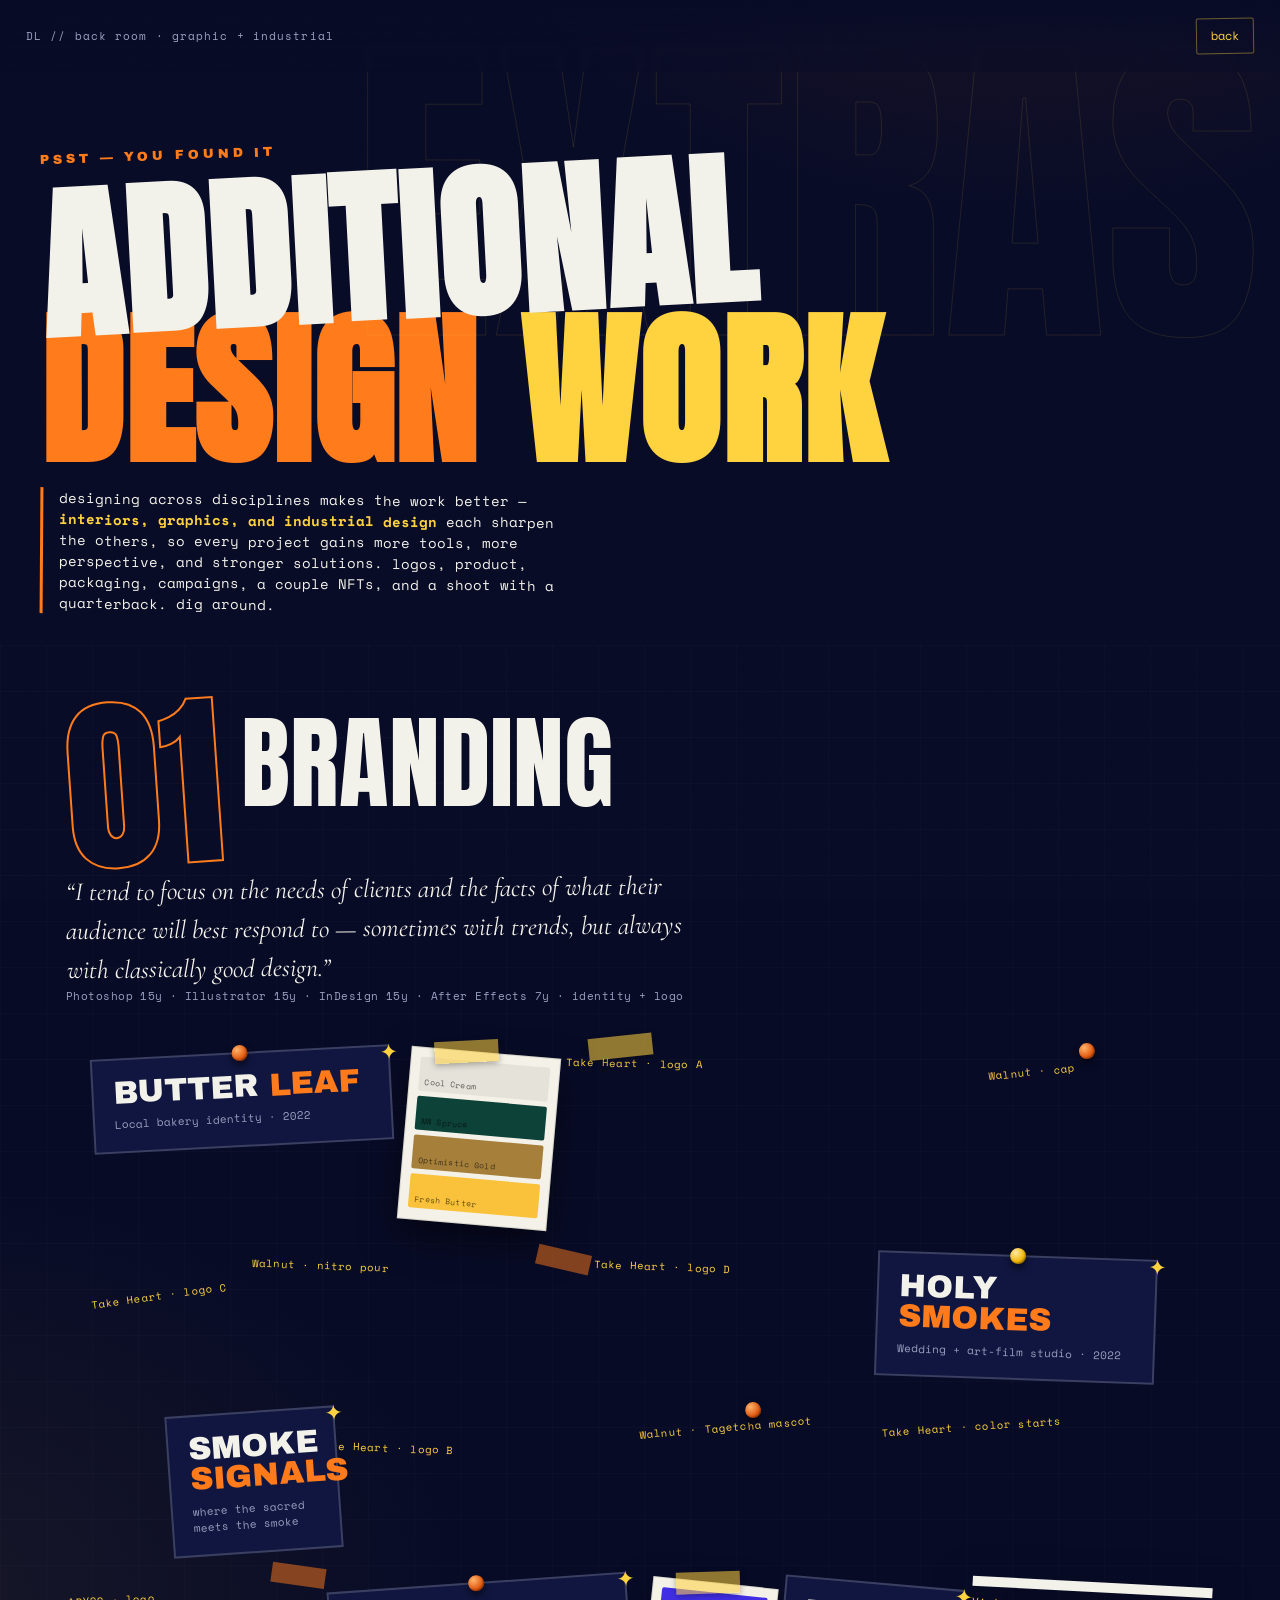
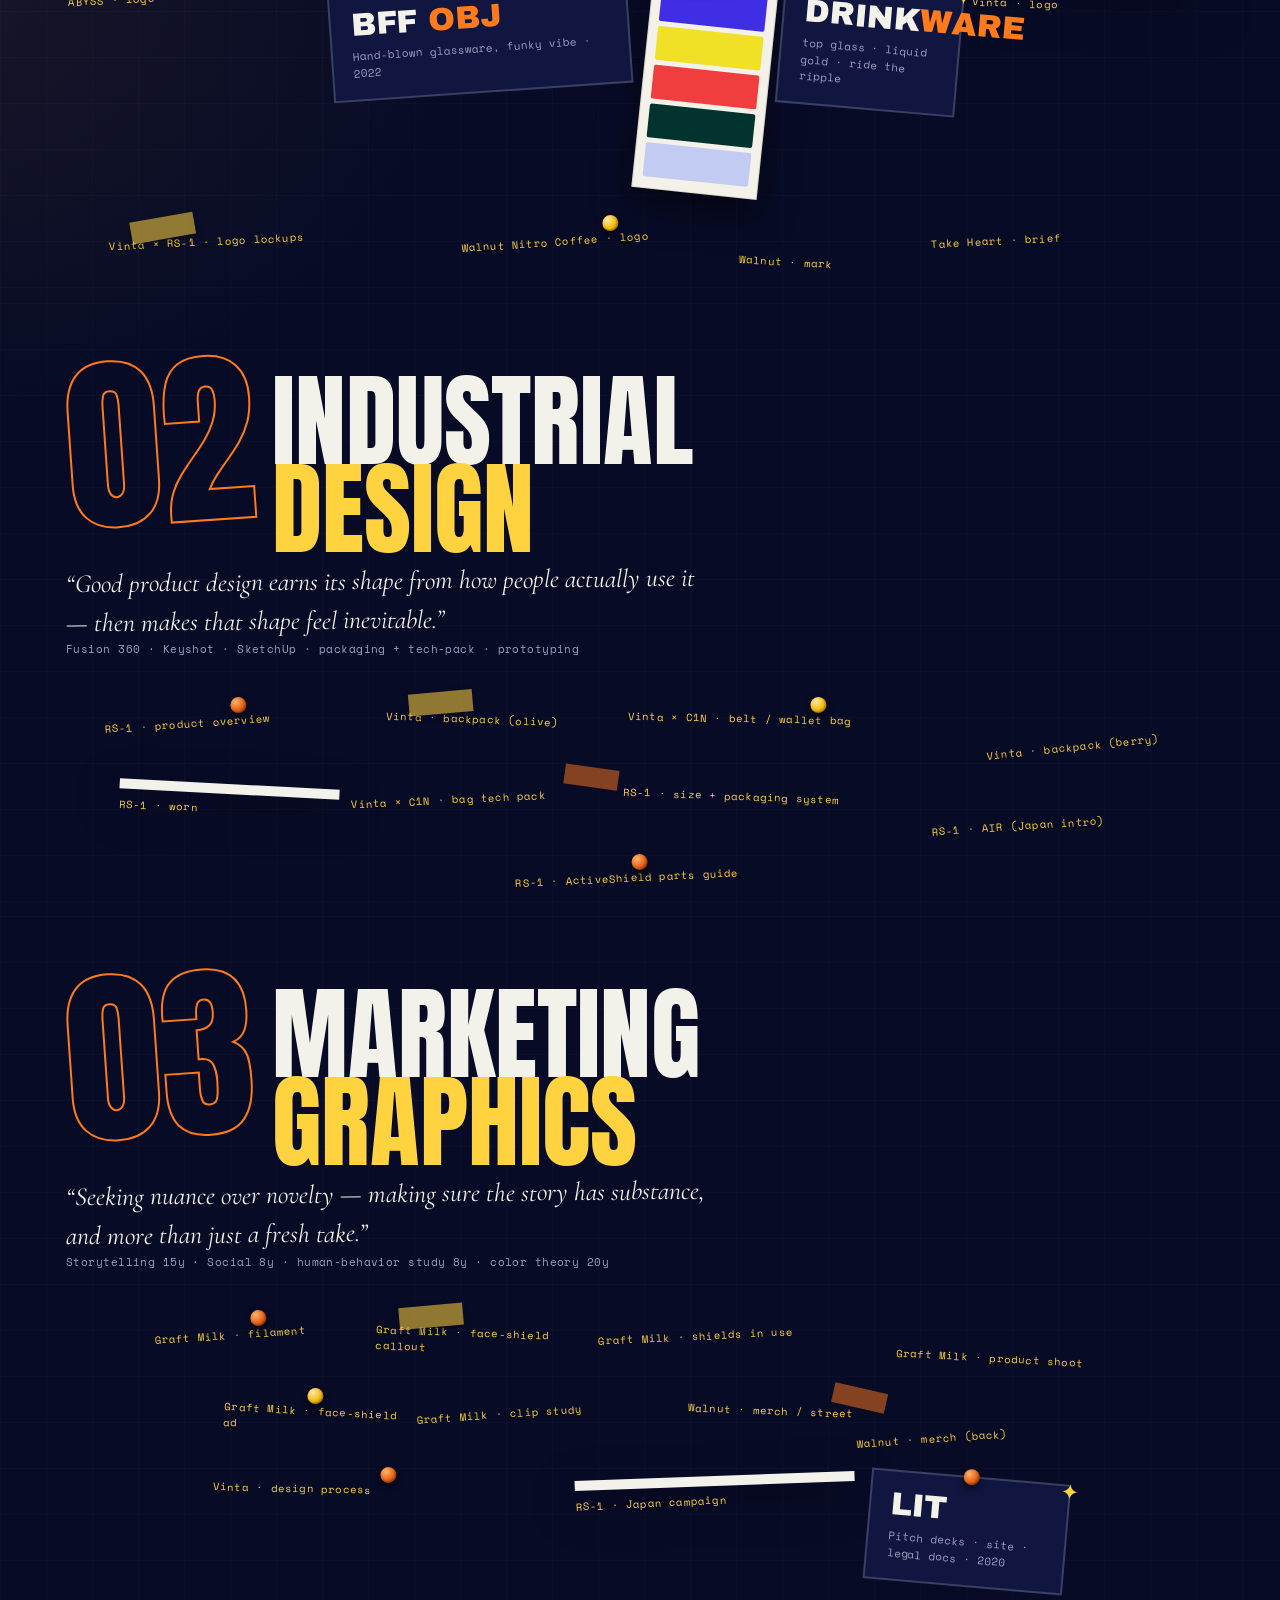
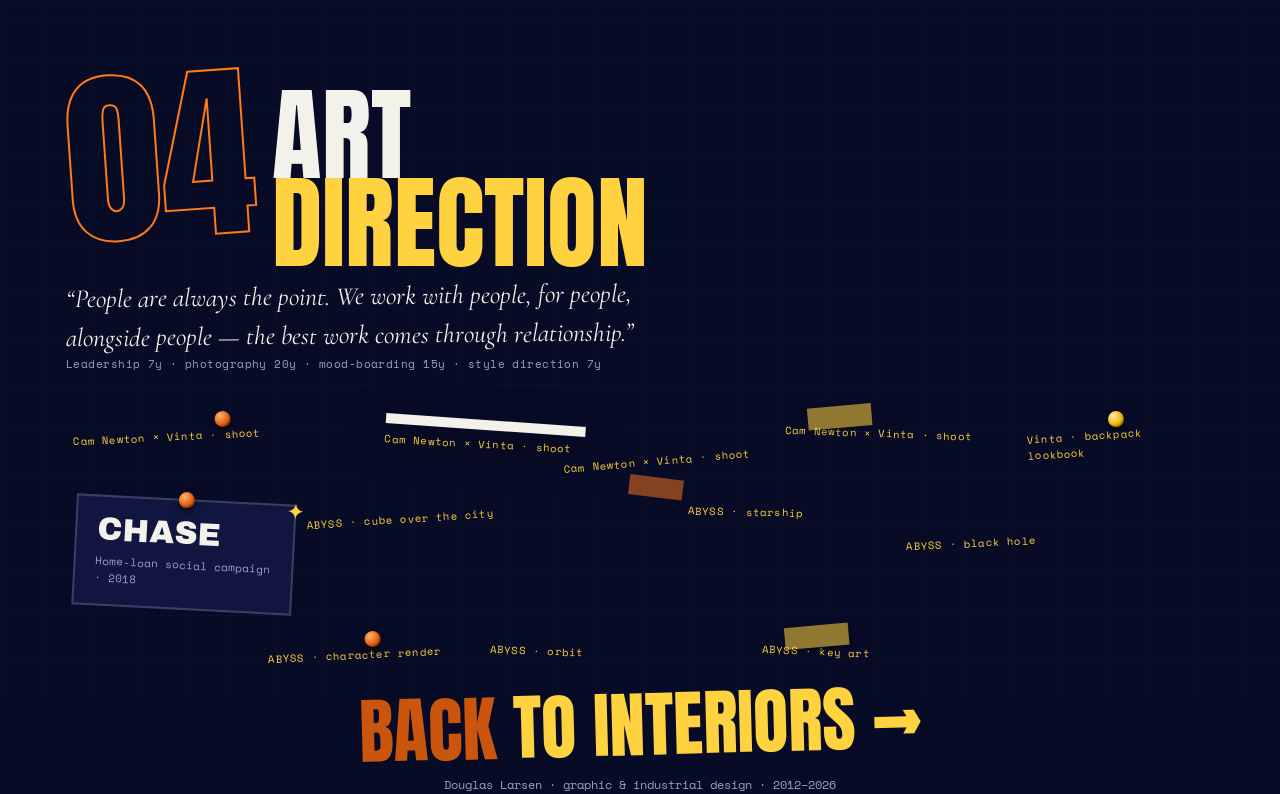
==== additional.html @ e0739706 "Add files via upload" ====
<!DOCTYPE html>
<html lang="en">
<head>
<meta charset="UTF-8">
<meta name="viewport" content="width=device-width, initial-scale=1.0">
<title>Additional Design Work — Douglas Larsen</title>
<link rel="icon" href="favicon.svg" type="image/svg+xml">
<link rel="preconnect" href="https://fonts.googleapis.com">
<link rel="preconnect" href="https://fonts.gstatic.com" crossorigin>
<link href="https://fonts.googleapis.com/css2?family=Anton&family=Archivo+Black&family=Space+Mono:ital,wght@0,400;0,700;1,400&family=Cormorant:ital,wght@1,500;1,600&display=swap" rel="stylesheet">
<style>
  :root{
    --navy:#080b26; --navy2:#0c1030; --panel:#10163f;
    --orange:#ff7a1a; --yellow:#ffd23f; --white:#f3f2ea; --dim:#9aa0c0;
    --mono:'Space Mono',monospace; --black:'Archivo Black',sans-serif; --anton:'Anton',sans-serif;
  }
  *{margin:0;padding:0;box-sizing:border-box}
  html{scroll-behavior:smooth}
  body{background:var(--navy);color:var(--white);font-family:var(--mono);line-height:1.5;overflow-x:hidden;
    background-image:radial-gradient(1000px 700px at 80% -5%,rgba(255,122,26,.10),transparent 60%),radial-gradient(900px 700px at -5% 40%,rgba(255,210,63,.06),transparent 60%)}
  a{color:inherit;text-decoration:none}
  img{display:block;max-width:100%}
  .grain{position:fixed;inset:0;pointer-events:none;z-index:80;opacity:.05;mix-blend-mode:overlay;
    background-image:url("data:image/svg+xml,%3Csvg xmlns='http://www.w3.org/2000/svg' width='160' height='160'%3E%3Cfilter id='n'%3E%3CfeTurbulence type='fractalNoise' baseFrequency='0.85' numOctaves='2'/%3E%3C/filter%3E%3Crect width='100%25' height='100%25' filter='url(%23n)'/%3E%3C/svg%3E")}
  .wrap{max-width:1200px;margin:0 auto;padding:0 26px}

  nav{display:flex;justify-content:space-between;align-items:center;padding:18px 26px;position:sticky;top:0;z-index:60;
    background:linear-gradient(var(--navy),rgba(8,11,38,.4));backdrop-filter:blur(3px)}
  .back{font-family:var(--mono);font-size:12px;color:var(--yellow);border:1px solid rgba(255,210,63,.4);padding:8px 14px;border-radius:2px;transform:rotate(-1deg)}
  .back:hover{background:var(--yellow);color:var(--navy)}
  .tag{font-family:var(--mono);font-size:11px;color:var(--dim);letter-spacing:.1em}

  /* hero */
  .hero{padding:70px 0 30px;position:relative}
  .psst{font-family:var(--black);color:var(--orange);font-size:13px;letter-spacing:.3em;text-transform:uppercase;transform:rotate(-2deg);display:inline-block}
  .hero h1{font-family:var(--anton);text-transform:uppercase;line-height:.86;letter-spacing:.01em;margin:10px 0 0;
    font-size:clamp(52px,13vw,168px)}
  .hero h1 .b{color:var(--yellow)} .hero h1 .o{color:var(--orange)}
  .hero h1 .tilt{display:inline-block;transform:rotate(-3deg)}
  .note{font-family:var(--mono);max-width:540px;margin-top:26px;color:var(--white);font-size:14px;border-left:3px solid var(--orange);padding-left:16px;transform:rotate(.4deg)}
  .note b{color:var(--yellow)}
  .ghostword{position:absolute;font-family:var(--anton);text-transform:uppercase;color:transparent;-webkit-text-stroke:1px rgba(255,210,63,.10);z-index:0;pointer-events:none;line-height:.8}

  /* category */
  .cat{padding:64px 0 20px;position:relative}
  .cathead{display:flex;align-items:flex-start;gap:18px;flex-wrap:wrap;margin-bottom:8px}
  .cathead .num{font-family:var(--anton);font-size:clamp(70px,15vw,190px);line-height:.8;color:transparent;-webkit-text-stroke:2px var(--orange);transform:rotate(-4deg)}
  .cathead .ttl{font-family:var(--anton);text-transform:uppercase;font-size:clamp(38px,8vw,104px);line-height:.86;color:var(--white);margin-top:10px}
  .cathead .ttl em{font-style:normal;color:var(--yellow)}
  .quote{font-family:'Cormorant',serif;font-style:italic;font-size:clamp(18px,2.4vw,26px);color:var(--white);max-width:640px;margin:4px 0 2px;transform:rotate(-.6deg)}
  .skills{font-family:var(--mono);font-size:11px;color:var(--dim);letter-spacing:.04em;margin-bottom:26px}

  /* messy pile */
  .pile{display:flex;flex-wrap:wrap;align-items:flex-start;justify-content:center;gap:30px 12px;padding:22px 0 10px}
  .bit{position:relative;flex:none}
  .bit:hover{z-index:20}
  .bit.ov{margin-left:-34px;margin-top:26px}
  @media(max-width:720px){.bit.ov{margin-left:0;margin-top:0}}
  .bit img{width:100%;height:auto;box-shadow:0 14px 40px rgba(0,0,0,.5);background:#0c1030}
  .bit .cap{font-family:var(--mono);font-size:10.5px;color:var(--yellow);margin-top:7px;letter-spacing:.02em;transform:rotate(-.8deg)}
  .bit.frame img{border:5px solid var(--white)}
  .bit.tape::before{content:"";position:absolute;top:-11px;left:22px;width:64px;height:22px;background:rgba(255,210,63,.55);transform:rotate(-8deg);z-index:3;box-shadow:0 2px 6px rgba(0,0,0,.3)}
  .bit.tape2::after{content:"";position:absolute;bottom:16px;right:-8px;width:54px;height:20px;background:rgba(255,122,26,.5);transform:rotate(10deg);z-index:3}
  /* text-only project cards */
  .card{flex:none;padding:18px 20px;border:2px solid rgba(255,255,255,.18);background:var(--panel);position:relative;z-index:4}
  .card .n{font-family:var(--black);text-transform:uppercase;font-size:clamp(20px,3vw,32px);line-height:.95;color:var(--white)}
  .card .n .hl{color:var(--orange)}
  .card .s{font-family:var(--mono);font-size:11px;color:var(--dim);margin-top:8px}
  .card::before{content:"✦";position:absolute;top:-12px;right:-10px;color:var(--yellow);font-size:22px}
  /* pinboard bits */
  .bit.pin::after,.bit.pin2::after{content:"";position:absolute;top:-9px;left:50%;transform:translateX(-50%);width:16px;height:16px;border-radius:50%;z-index:6;
    background:radial-gradient(circle at 34% 30%,#ffb36b,#e0560d 62%,#8f3603);box-shadow:0 4px 7px rgba(0,0,0,.55),inset -1px -1px 2px rgba(0,0,0,.35)}
  .bit.pin2::after{background:radial-gradient(circle at 34% 30%,#ffe9a3,#f0b400 60%,#a97e00)}
  .swatchcard{background:#f4f1e8;padding:9px 9px 11px;box-shadow:0 16px 36px rgba(0,0,0,.5);border:1px solid rgba(0,0,0,.12)}
  .swatchcard .sw{height:34px;border-radius:2px;margin-bottom:5px;position:relative}
  .swatchcard .sw:last-child{margin-bottom:0}
  .swatchcard .sw span{position:absolute;left:6px;bottom:3px;font-family:var(--mono);font-size:8px;color:rgba(0,0,0,.62);letter-spacing:.02em}
  .cat::before{content:"";position:absolute;inset:0;pointer-events:none;z-index:0;opacity:.6;
    background-image:linear-gradient(rgba(255,255,255,.03) 1px,transparent 1px),linear-gradient(90deg,rgba(255,255,255,.03) 1px,transparent 1px);background-size:46px 46px}
  .cat .wrap{position:relative;z-index:1}

  footer{padding:70px 0 50px;text-align:center;position:relative}
  footer .big{font-family:var(--anton);text-transform:uppercase;font-size:clamp(30px,6vw,72px);line-height:.9;color:var(--orange);transform:rotate(-1.5deg)}
  footer .big a{color:var(--yellow)}
  footer .sub{font-family:var(--mono);font-size:12px;color:var(--dim);margin-top:18px}

  @media(max-width:720px){
    .bit{max-width:82vw}
    .cathead .num{font-size:78px}
  }
</style>
</head>
<body>
<div class="grain"></div>

<nav>
  <span class="tag">DL // back room · graphic + industrial</span>
  <a class="back" href="index.html">back</a>
</nav>

<header class="hero wrap">
  <span class="ghostword" style="top:-10px;right:-20px;font-size:26vw">EXTRAS</span>
  <span class="psst">Psst — you found it</span>
  <h1><span class="tilt">Additional</span><br><span class="o">Design</span> <span class="b">Work</span></h1>
  <p class="note">designing across disciplines makes the work better — <b>interiors, graphics, and industrial design</b> each sharpen the others, so every project gains more tools, more perspective, and stronger solutions. logos, product, packaging, campaigns, a couple NFTs, and a shoot with a quarterback. dig around.</p>
</header>

<main id="piles"></main>

<footer class="wrap">
  <div class="big"><a href="index.html"><span style="color:#c9560c">back</span> to interiors →</a></div>
  <div class="sub">Douglas Larsen · graphic &amp; industrial design · 2012–2026</div>
</footer>

<script>
const cats=[
  {num:"01", ttl:["Branding"],
   quote:"I tend to focus on the needs of clients and the facts of what their audience will best respond to — sometimes with trends, but always with classically good design.",
   skills:"Photoshop 15y · Illustrator 15y · InDesign 15y · After Effects 7y · identity + logo",
   bits:[
    {txt:1,name:["Butter ","Leaf"],sub:"Local bakery identity · 2022",w:300,r:-3,cls:"pin"},
    {sw:[["#e5e3d9","Cool Cream"],["#0d4238","NW Spruce"],["#a6803b","Optimistic Gold"],["#fac23b","Fresh Butter"]],w:150,r:5,cls:"tape"},
    {img:"takeheart_4.jpg",cap:"Take Heart · logo A",w:410,r:2,cls:"tape"},
    {img:"walnut_9.jpg",cap:"Walnut · cap",w:200,r:-5,cls:"pin"},
    {img:"takeheart_6.jpg",cap:"Take Heart · logo C",w:150,r:-7,cls:"ov"},
    {img:"walnut_2.jpg",cap:"Walnut · nitro pour",w:330,r:3,cls:"tape2"},
    {img:"takeheart_7.jpg",cap:"Take Heart · logo D",w:270,r:3},
    {txt:1,name:["Holy ","Smokes"],sub:"Wedding + art-film studio · 2022",w:280,r:2,cls:"pin2"},
    {txt:1,name:["smoke ","signals"],sub:"where the sacred meets the smoke",w:170,r:-4},
    {img:"takeheart_5.jpg",cap:"Take Heart · logo B",w:310,r:3,cls:"ov"},
    {img:"walnut_10.png",cap:"Walnut · Tagetcha mascot",w:230,r:-4,cls:"pin"},
    {img:"takeheart_3.jpg",cap:"Take Heart · color starts",w:230,r:-3},
    {img:"abyss_5.jpg",cap:"ABYSS · logo",w:250,r:-2,cls:"tape2"},
    {txt:1,name:["BFF ","OBJ"],sub:"Hand-blown glassware, funky vibe · 2022",w:300,r:-4,cls:"pin"},
    {sw:[["#402ee5",""],["#f0e026",""],["#f03d3d",""],["#03332e",""],["#c2ccf2",""]],w:126,r:6,cls:"tape"},
    {txt:1,name:["drink","ware"],sub:"top glass · liquid gold · ride the ripple",w:180,r:5},
    {img:"vinta_4.jpg",cap:"Vinta · logo",w:240,r:3,cls:"frame"},
    {img:"vinta_7.jpg",cap:"Vinta × RS-1 · logo lockups",w:340,r:-2,cls:"tape"},
    {img:"walnut_3.png",cap:"Walnut Nitro Coffee · logo",w:300,r:-3,cls:"pin2"},
    {img:"walnut_8.png",cap:"Walnut · mark",w:180,r:4,cls:"ov"},
    {img:"takeheart_1.jpg",cap:"Take Heart · brief",w:240,r:-2},
   ]},
  {num:"02", ttl:["Industrial","Design"],
   quote:"Good product design earns its shape from how people actually use it — then makes that shape feel inevitable.",
   skills:"Fusion 360 · Keyshot · SketchUp · packaging + tech-pack · prototyping",
   bits:[
    {img:"rs1_1.jpg",cap:"RS-1 · product overview",w:270,r:-3,cls:"pin"},
    {img:"vinta_2.jpg",cap:"Vinta · backpack (olive)",w:230,r:3,cls:"tape"},
    {img:"c1n_1.jpg",cap:"Vinta × C1N · belt / wallet bag",w:380,r:2,cls:"pin2"},
    {img:"vinta_3.jpg",cap:"Vinta · backpack (berry)",w:190,r:-5,cls:"ov"},
    {img:"rs1_6.jpg",cap:"RS-1 · worn",w:220,r:3,cls:"frame"},
    {img:"c1n_2.jpg",cap:"Vinta × C1N · bag tech pack",w:260,r:-2,cls:"tape2"},
    {img:"rs1_2.jpg",cap:"RS-1 · size + packaging system",w:330,r:3},
    {img:"rs1_5.jpg",cap:"RS-1 · AIR (Japan intro)",w:230,r:-3,cls:"ov"},
    {img:"rs1_4.png",cap:"RS-1 · ActiveShield parts guide",w:250,r:-2,cls:"pin"},
   ]},
  {num:"03", ttl:["Marketing","Graphics"],
   quote:"Seeking nuance over novelty — making sure the story has substance, and more than just a fresh take.",
   skills:"Storytelling 15y · Social 8y · human-behavior study 8y · color theory 20y",
   bits:[
    {img:"gm_1.jpg",cap:"Graft Milk · filament",w:210,r:-3,cls:"pin"},
    {img:"gm_2.jpg",cap:"Graft Milk · face-shield callout",w:210,r:3,cls:"tape"},
    {img:"gm_3.jpg",cap:"Graft Milk · shields in use",w:320,r:-2},
    {img:"gm_6.jpg",cap:"Graft Milk · product shoot",w:230,r:4,cls:"ov"},
    {img:"gm_4.jpg",cap:"Graft Milk · face-shield ad",w:180,r:4,cls:"pin2"},
    {img:"gm_5.png",cap:"Graft Milk · clip study",w:260,r:-3},
    {img:"walnut_4.jpg",cap:"Walnut · merch / street",w:190,r:3,cls:"tape2"},
    {img:"walnut_6.jpg",cap:"Walnut · merch (back)",w:200,r:-3,cls:"ov"},
    {img:"vinta_6.jpg",cap:"Vinta · design process",w:350,r:2,cls:"pin"},
    {img:"rs1_3.jpg",cap:"RS-1 · Japan campaign",w:280,r:-2,cls:"frame"},
    {txt:1,name:["LIT"],sub:"Pitch decks · site · legal docs · 2020",w:200,r:5,cls:"pin"},
   ]},
  {num:"04", ttl:["Art","Direction"],
   quote:"People are always the point. We work with people, for people, alongside people — the best work comes through relationship.",
   skills:"Leadership 7y · photography 20y · mood-boarding 15y · style direction 7y",
   bits:[
    {img:"cam_3.jpg",cap:"Cam Newton × Vinta · shoot",w:300,r:-2,cls:"pin"},
    {img:"cam_2.jpg",cap:"Cam Newton × Vinta · shoot",w:200,r:4,cls:"frame"},
    {img:"cam_4.jpg",cap:"Cam Newton × Vinta · shoot",w:210,r:-4,cls:"ov"},
    {img:"cam_5.jpg",cap:"Cam Newton × Vinta · shoot",w:230,r:3,cls:"tape"},
    {img:"cam_1.jpg",cap:"Vinta · backpack lookbook",w:180,r:-3,cls:"pin2"},
    {txt:1,name:["Chase"],sub:"Home-loan social campaign · 2018",w:220,r:3,cls:"pin"},
    {img:"abyss_1.jpg",cap:"ABYSS · cube over the city",w:370,r:-3,cls:"tape2"},
    {img:"abyss_2.jpg",cap:"ABYSS · starship",w:240,r:2},
    {img:"abyss_6.jpg",cap:"ABYSS · black hole",w:300,r:-2,cls:"ov"},
    {img:"abyss_3.jpg",cap:"ABYSS · character render",w:210,r:-2,cls:"pin"},
    {img:"abyss_8.jpg",cap:"ABYSS · orbit",w:260,r:3},
    {img:"abyss_4.jpg",cap:"ABYSS · key art",w:250,r:3,cls:"tape"},
   ]},
];
const piles=document.getElementById('piles');
cats.forEach(cat=>{
  const sec=document.createElement('section'); sec.className='cat';
  const w=document.createElement('div'); w.className='wrap';
  w.innerHTML=`<div class="cathead"><span class="num">${cat.num}</span>
    <span class="ttl">${cat.ttl[0]}${cat.ttl[1]?'<br><em>'+cat.ttl[1]+'</em>':''}</span></div>
    <div class="quote">“${cat.quote}”</div>
    <div class="skills">${cat.skills}</div>`;
  const pile=document.createElement('div'); pile.className='pile';
  cat.bits.forEach(b=>{
    const el=document.createElement('div');
    el.className='bit'+(b.cls?' '+b.cls:'');
    el.style.width=b.w+'px';
    el.style.transform='rotate('+b.r+'deg)';
    if(b.sw){
      el.classList.add('swatchcard');
      el.innerHTML=b.sw.map(c=>`<div class="sw" style="background:${c[0]}">${c[1]?'<span>'+c[1]+'</span>':''}</div>`).join('');
    } else if(b.txt){
      el.classList.add('card');
      el.innerHTML=`<div class="n">${b.name.map((s,i)=>i%2?'<span class="hl">'+s+'</span>':s).join('')}</div><div class="s">${b.sub}</div>`;
    } else {
      el.innerHTML=`<img src="assets/extras/${b.img}" alt="" loading="lazy"><div class="cap">${b.cap}</div>`;
    }
    pile.appendChild(el);
  });
  w.appendChild(pile); sec.appendChild(w); piles.appendChild(sec);
});
</script>
</body>
</html>
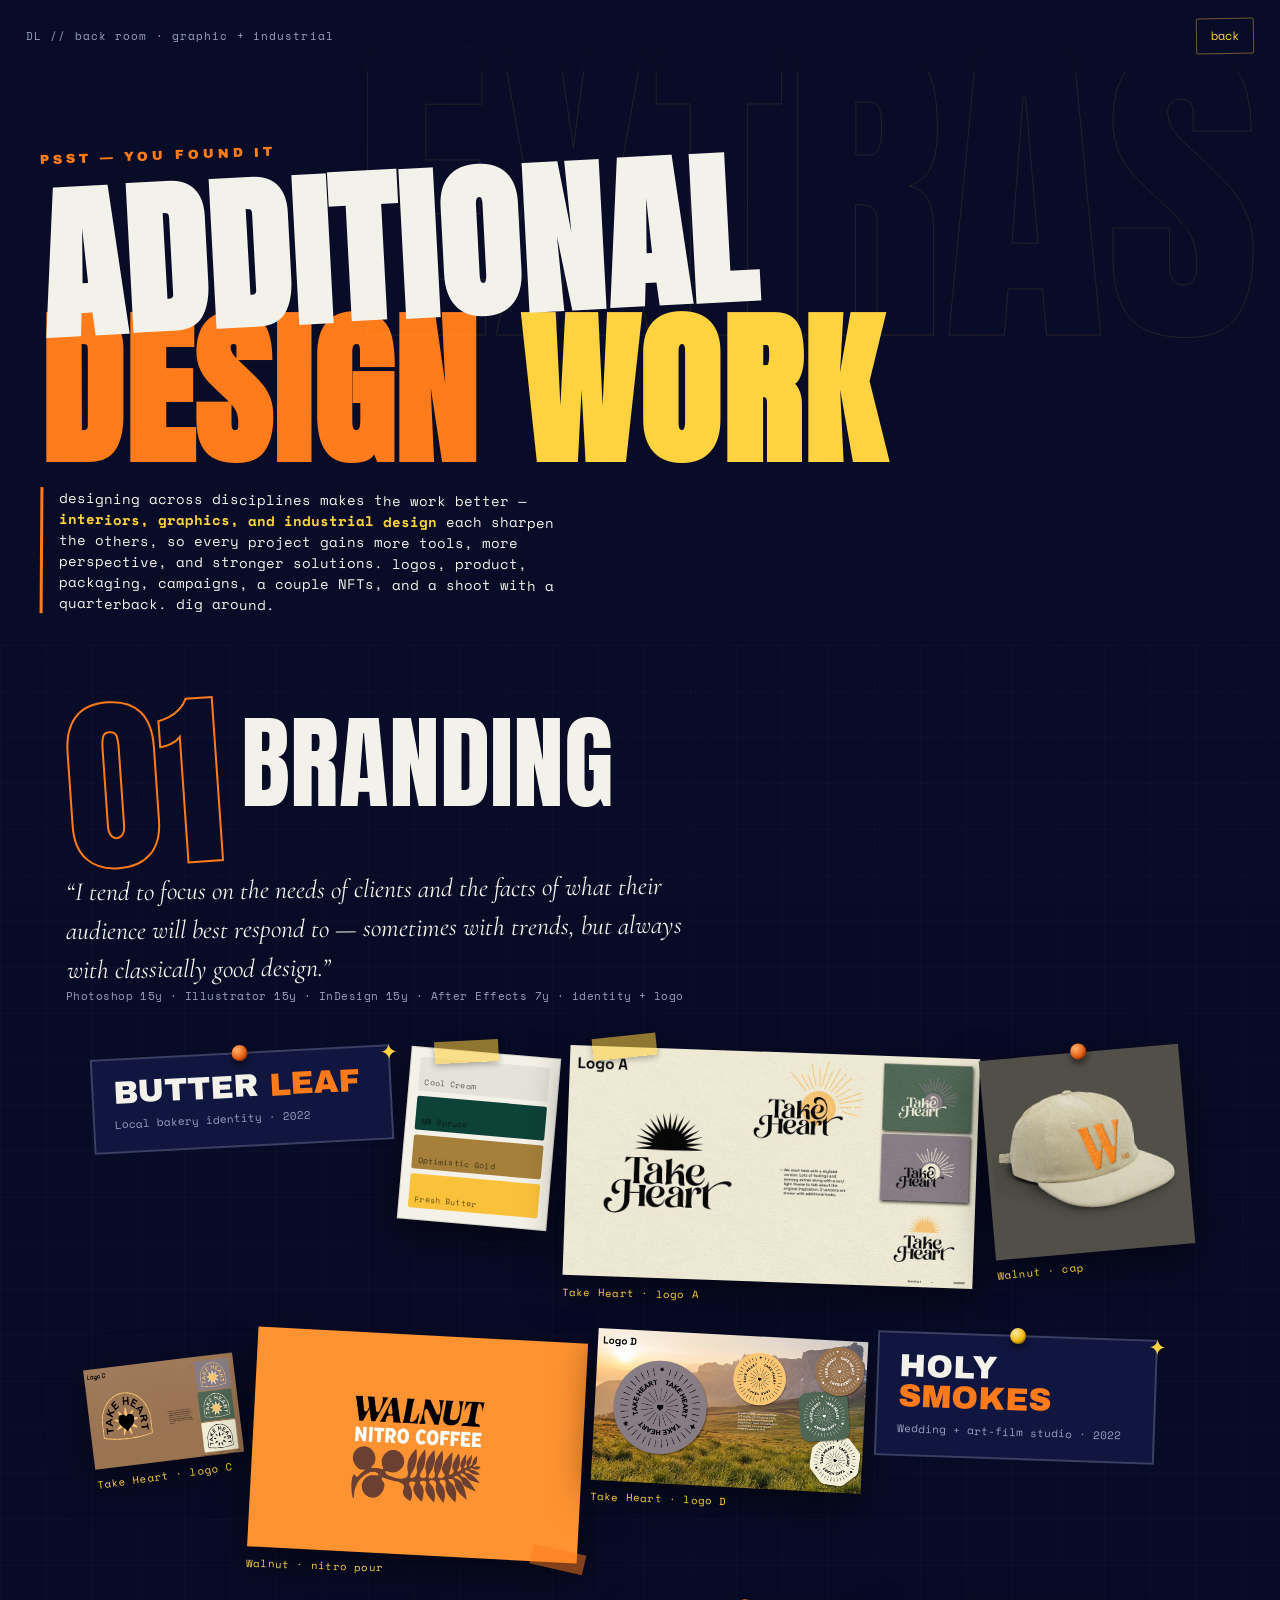
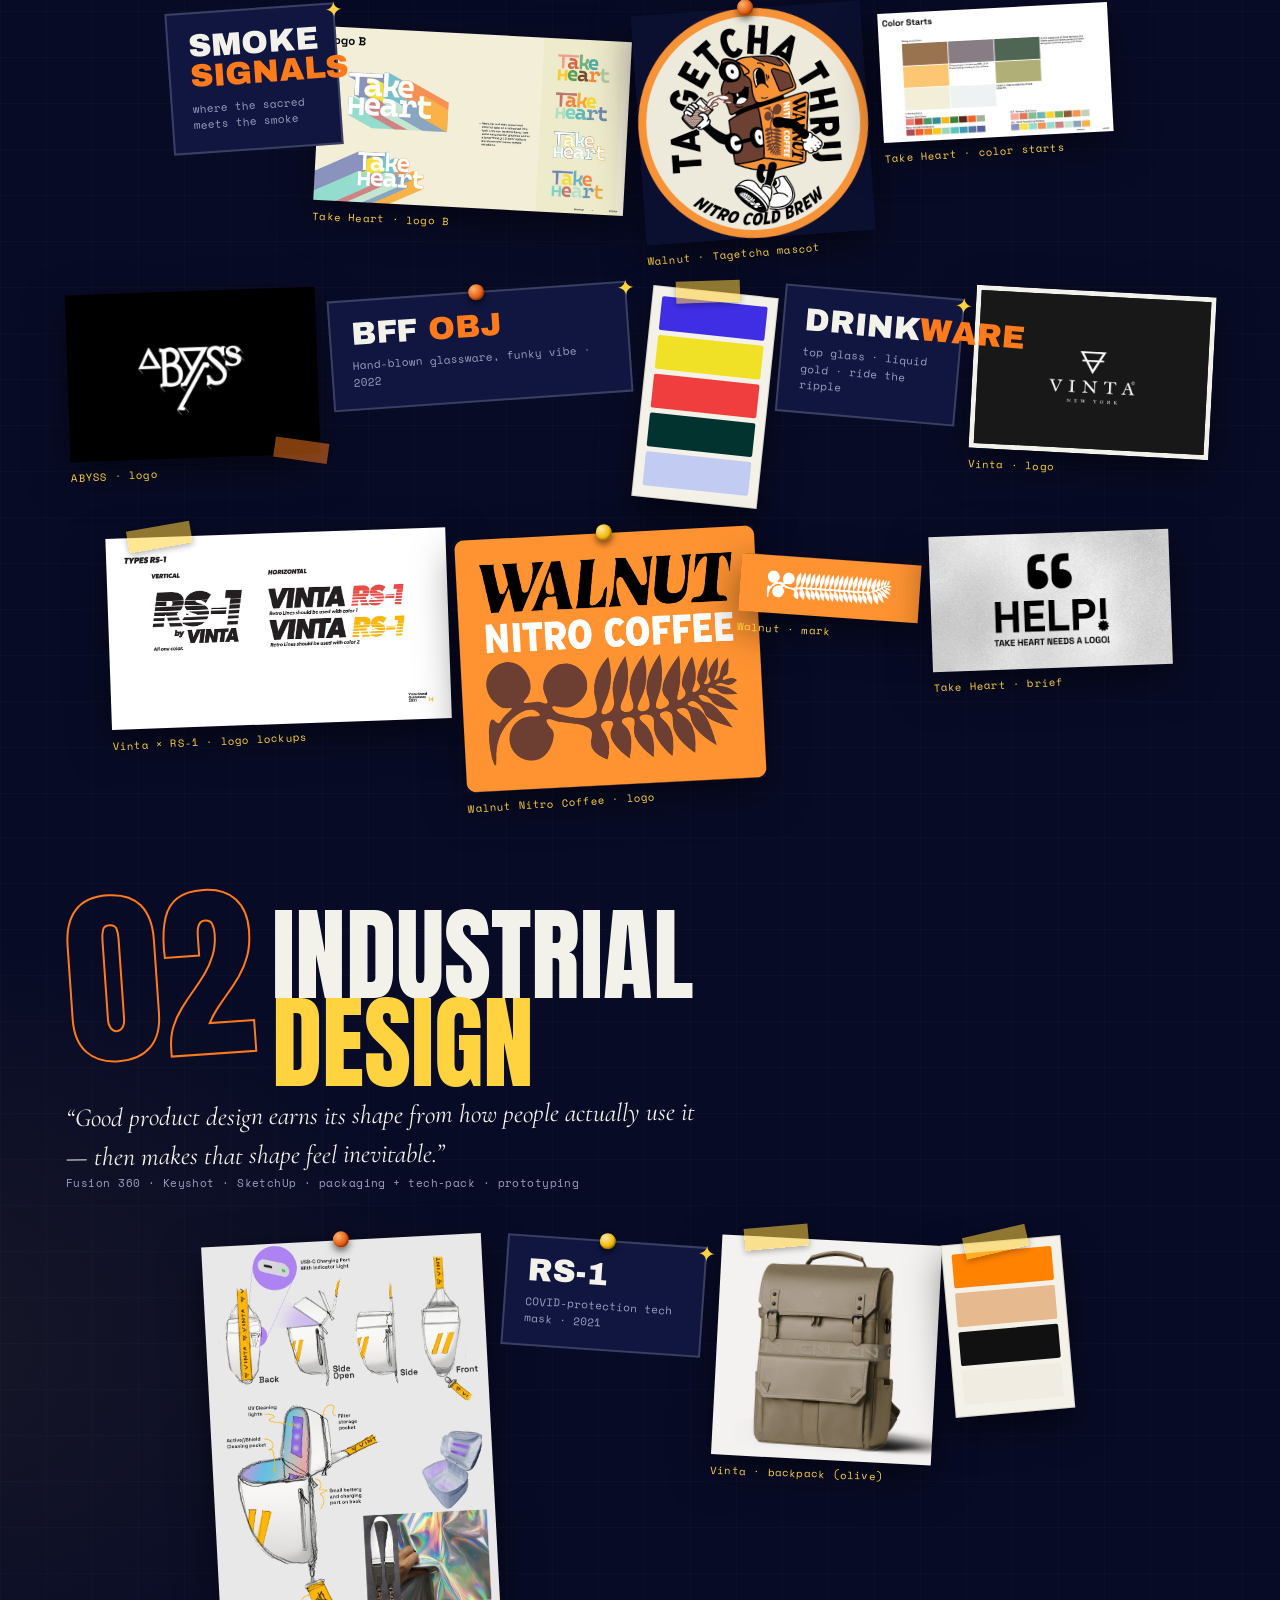
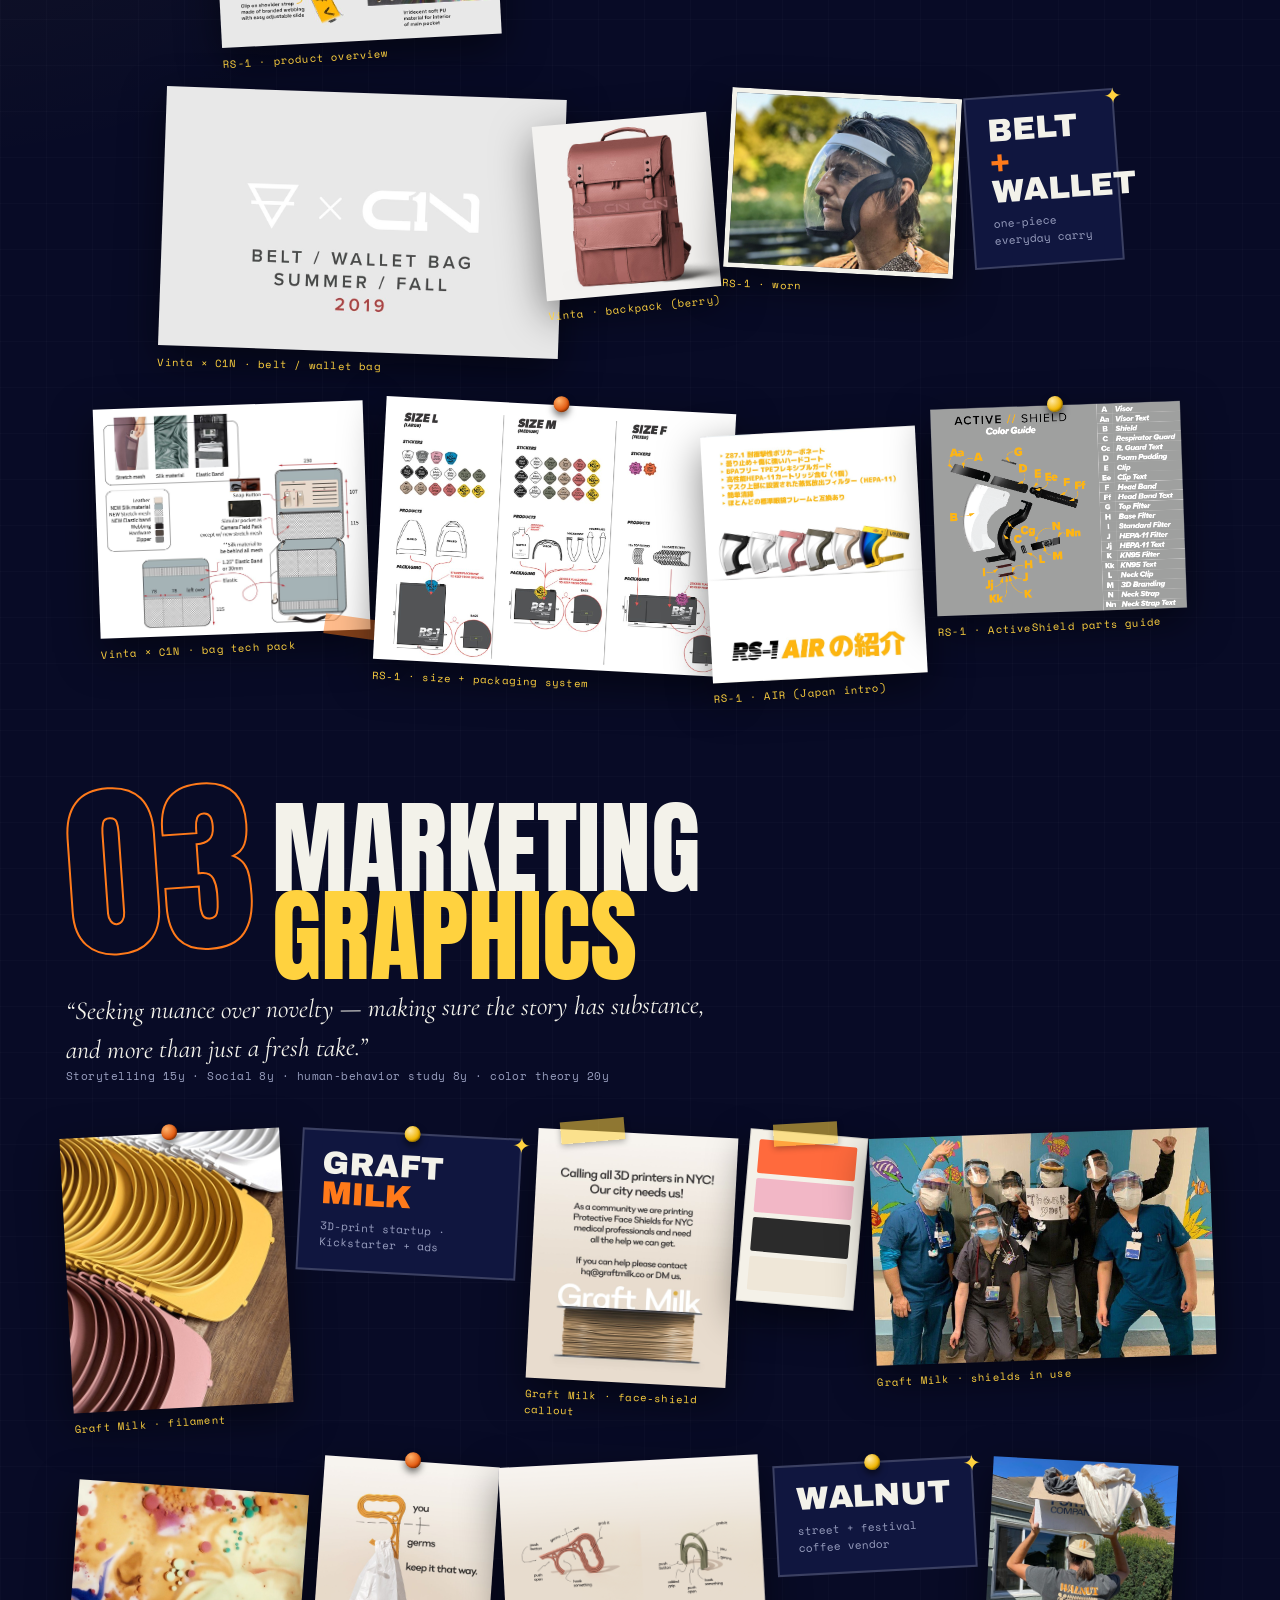
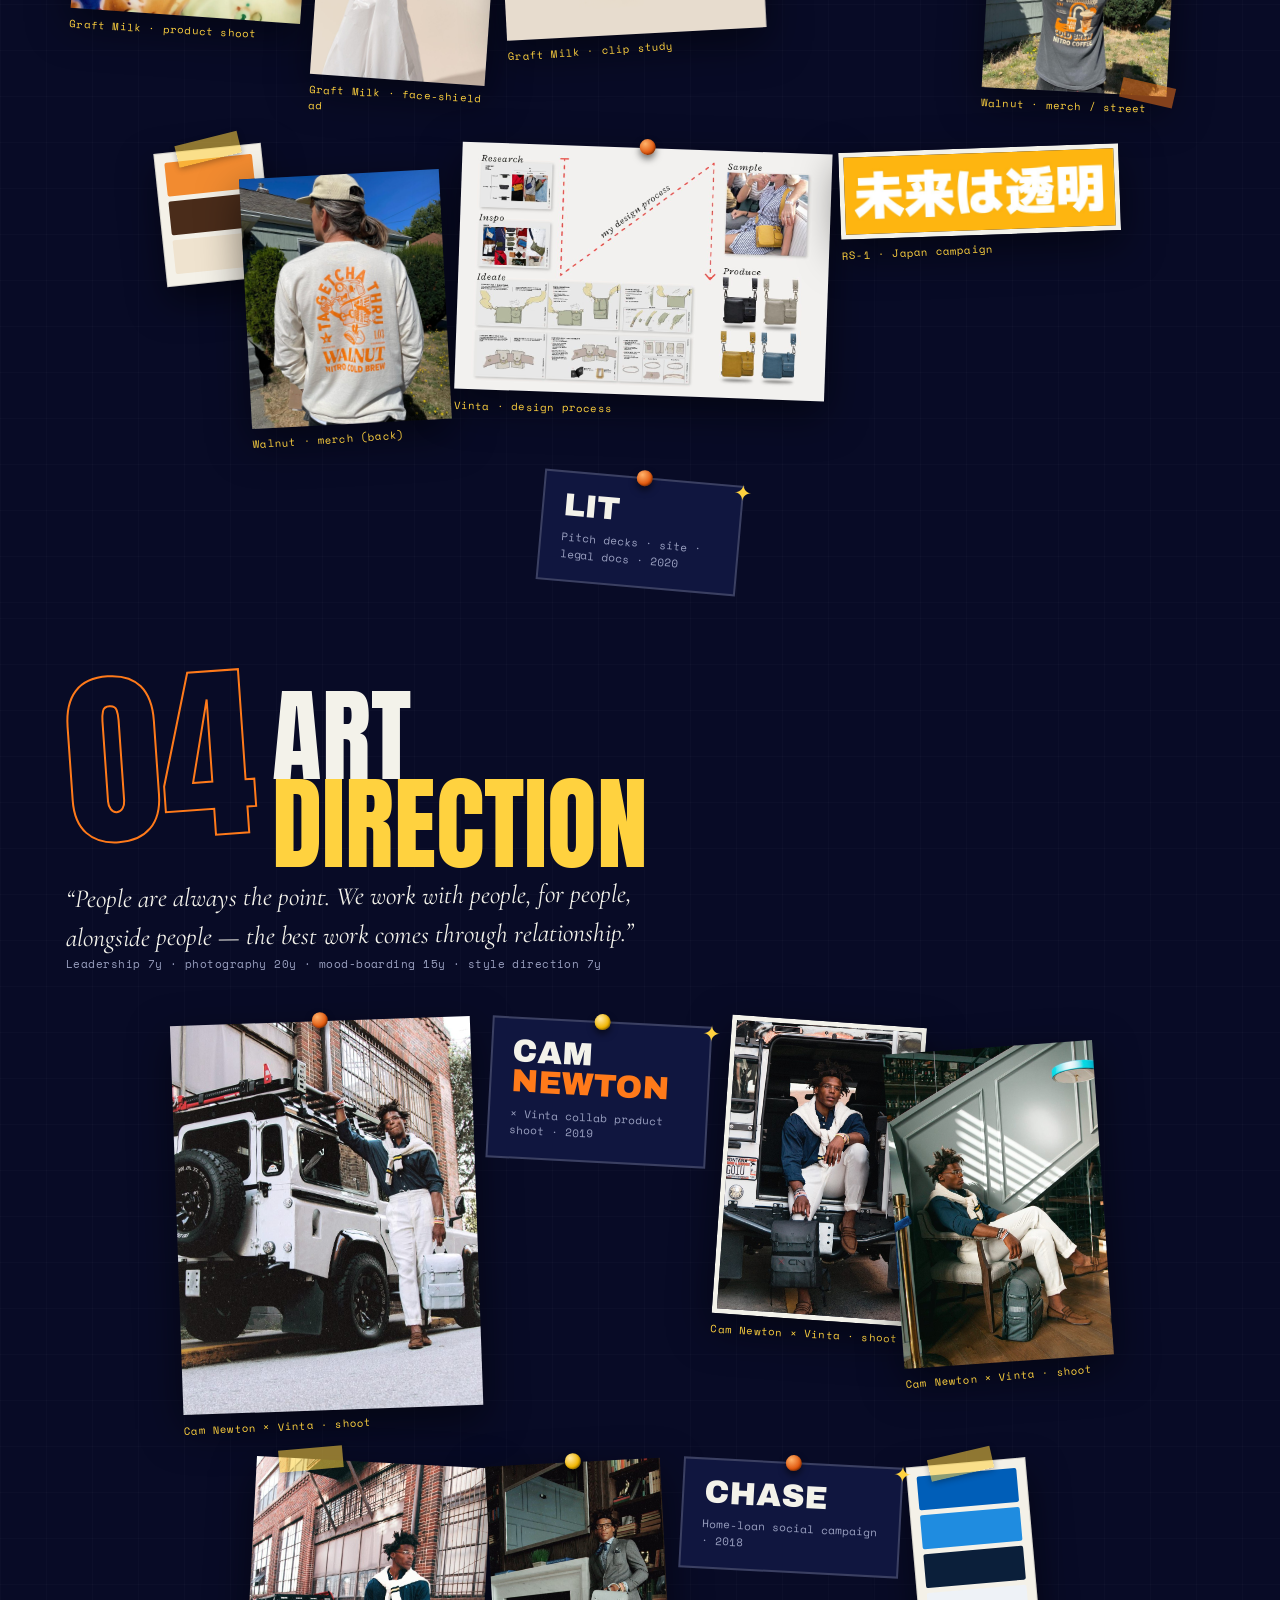
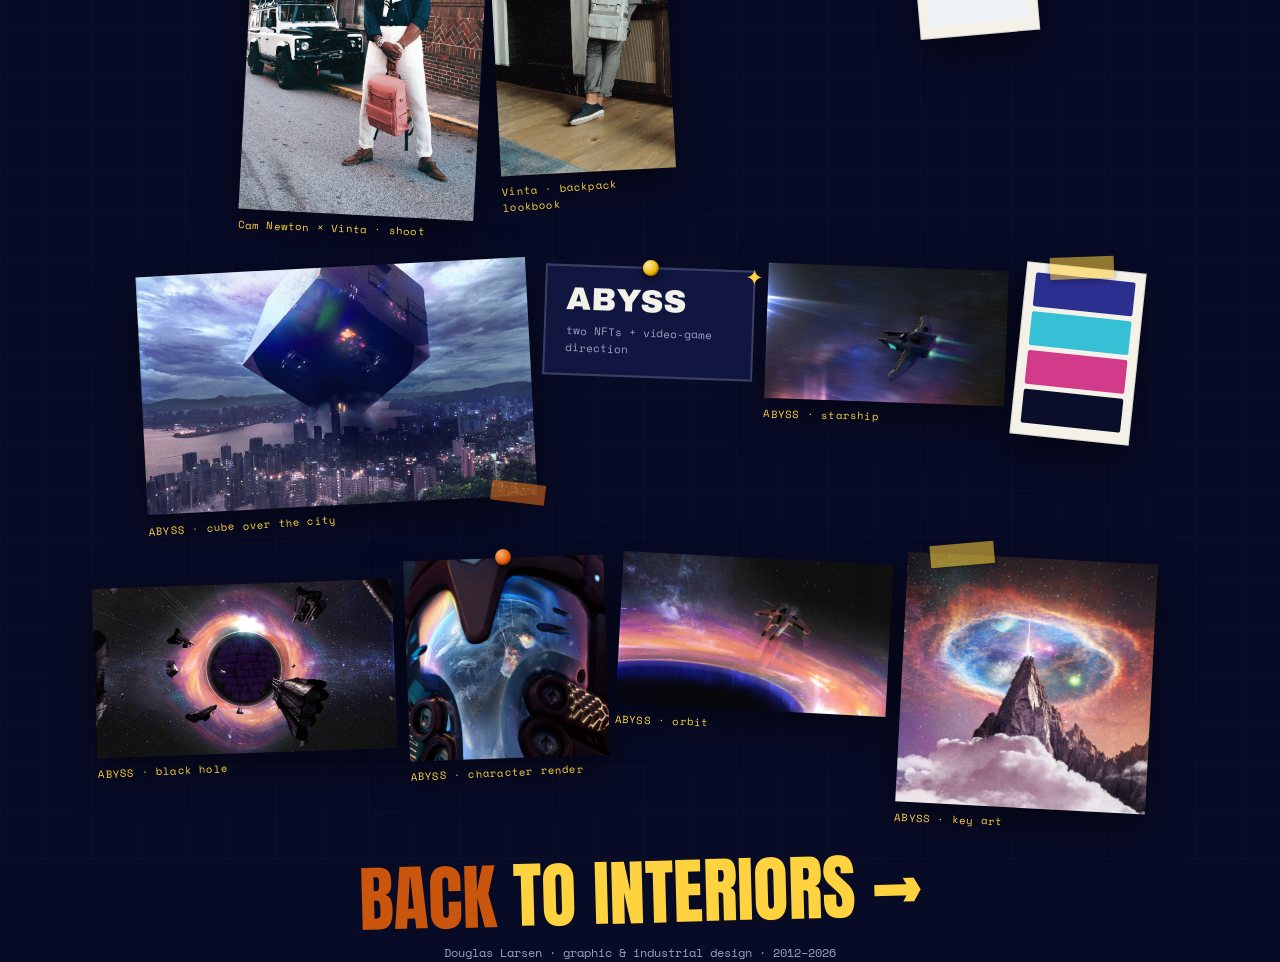
==== commit 6bb8088e: "Add files via upload" ====
--- a/additional.html
+++ b/additional.html
@@ -144,29 +144,36 @@
    quote:"Good product design earns its shape from how people actually use it — then makes that shape feel inevitable.",
    skills:"Fusion 360 · Keyshot · SketchUp · packaging + tech-pack · prototyping",
    bits:[
-    {img:"rs1_1.jpg",cap:"RS-1 · product overview",w:270,r:-3,cls:"pin"},
-    {img:"vinta_2.jpg",cap:"Vinta · backpack (olive)",w:230,r:3,cls:"tape"},
-    {img:"c1n_1.jpg",cap:"Vinta × C1N · belt / wallet bag",w:380,r:2,cls:"pin2"},
-    {img:"vinta_3.jpg",cap:"Vinta · backpack (berry)",w:190,r:-5,cls:"ov"},
-    {img:"rs1_6.jpg",cap:"RS-1 · worn",w:220,r:3,cls:"frame"},
-    {img:"c1n_2.jpg",cap:"Vinta × C1N · bag tech pack",w:260,r:-2,cls:"tape2"},
-    {img:"rs1_2.jpg",cap:"RS-1 · size + packaging system",w:330,r:3},
-    {img:"rs1_5.jpg",cap:"RS-1 · AIR (Japan intro)",w:230,r:-3,cls:"ov"},
-    {img:"rs1_4.png",cap:"RS-1 · ActiveShield parts guide",w:250,r:-2,cls:"pin"},
+    {img:"rs1_1.jpg",cap:"RS-1 · product overview",w:280,r:-3,cls:"pin"},
+    {txt:1,name:["RS-1"],sub:"COVID-protection tech mask · 2021",w:200,r:4,cls:"pin2"},
+    {img:"vinta_2.jpg",cap:"Vinta · backpack (olive)",w:220,r:3,cls:"tape"},
+    {sw:[["#ff8200",""],["#e6b98f",""],["#111111",""],["#f0ece1",""]],w:120,r:-5,cls:"tape"},
+    {img:"c1n_1.jpg",cap:"Vinta × C1N · belt / wallet bag",w:400,r:2},
+    {img:"vinta_3.jpg",cap:"Vinta · backpack (berry)",w:175,r:-5,cls:"ov"},
+    {img:"rs1_6.jpg",cap:"RS-1 · worn",w:230,r:3,cls:"frame"},
+    {txt:1,name:["belt ","+ ","wallet"],sub:"one-piece everyday carry",w:150,r:-4},
+    {img:"c1n_2.jpg",cap:"Vinta × C1N · bag tech pack",w:270,r:-2,cls:"tape2"},
+    {img:"rs1_2.jpg",cap:"RS-1 · size + packaging system",w:350,r:3,cls:"pin"},
+    {img:"rs1_5.jpg",cap:"RS-1 · AIR (Japan intro)",w:215,r:-3,cls:"ov"},
+    {img:"rs1_4.png",cap:"RS-1 · ActiveShield parts guide",w:250,r:-2,cls:"pin2"},
    ]},
   {num:"03", ttl:["Marketing","Graphics"],
    quote:"Seeking nuance over novelty — making sure the story has substance, and more than just a fresh take.",
    skills:"Storytelling 15y · Social 8y · human-behavior study 8y · color theory 20y",
    bits:[
-    {img:"gm_1.jpg",cap:"Graft Milk · filament",w:210,r:-3,cls:"pin"},
-    {img:"gm_2.jpg",cap:"Graft Milk · face-shield callout",w:210,r:3,cls:"tape"},
-    {img:"gm_3.jpg",cap:"Graft Milk · shields in use",w:320,r:-2},
+    {img:"gm_1.jpg",cap:"Graft Milk · filament",w:220,r:-3,cls:"pin"},
+    {txt:1,name:["Graft ","Milk"],sub:"3D-print startup · Kickstarter + ads",w:220,r:3,cls:"pin2"},
+    {img:"gm_2.jpg",cap:"Graft Milk · face-shield callout",w:200,r:3,cls:"tape"},
+    {sw:[["#ff6a3d",""],["#f2b7c6",""],["#2b2b2b",""],["#efe7d8",""]],w:118,r:5,cls:"tape"},
+    {img:"gm_3.jpg",cap:"Graft Milk · shields in use",w:340,r:-2},
     {img:"gm_6.jpg",cap:"Graft Milk · product shoot",w:230,r:4,cls:"ov"},
-    {img:"gm_4.jpg",cap:"Graft Milk · face-shield ad",w:180,r:4,cls:"pin2"},
+    {img:"gm_4.jpg",cap:"Graft Milk · face-shield ad",w:175,r:4,cls:"pin"},
     {img:"gm_5.png",cap:"Graft Milk · clip study",w:260,r:-3},
-    {img:"walnut_4.jpg",cap:"Walnut · merch / street",w:190,r:3,cls:"tape2"},
+    {txt:1,name:["Walnut"],sub:"street + festival coffee vendor",w:200,r:-3,cls:"pin2"},
+    {img:"walnut_4.jpg",cap:"Walnut · merch / street",w:185,r:3,cls:"tape2"},
+    {sw:[["#f28b30",""],["#4a2c1a",""],["#efe3cf",""]],w:108,r:-6,cls:"tape"},
     {img:"walnut_6.jpg",cap:"Walnut · merch (back)",w:200,r:-3,cls:"ov"},
-    {img:"vinta_6.jpg",cap:"Vinta · design process",w:350,r:2,cls:"pin"},
+    {img:"vinta_6.jpg",cap:"Vinta · design process",w:370,r:2,cls:"pin"},
     {img:"rs1_3.jpg",cap:"RS-1 · Japan campaign",w:280,r:-2,cls:"frame"},
     {txt:1,name:["LIT"],sub:"Pitch decks · site · legal docs · 2020",w:200,r:5,cls:"pin"},
    ]},
@@ -175,16 +182,20 @@
    skills:"Leadership 7y · photography 20y · mood-boarding 15y · style direction 7y",
    bits:[
     {img:"cam_3.jpg",cap:"Cam Newton × Vinta · shoot",w:300,r:-2,cls:"pin"},
-    {img:"cam_2.jpg",cap:"Cam Newton × Vinta · shoot",w:200,r:4,cls:"frame"},
+    {txt:1,name:["Cam ","Newton"],sub:"× Vinta collab product shoot · 2019",w:220,r:3,cls:"pin2"},
+    {img:"cam_2.jpg",cap:"Cam Newton × Vinta · shoot",w:195,r:4,cls:"frame"},
     {img:"cam_4.jpg",cap:"Cam Newton × Vinta · shoot",w:210,r:-4,cls:"ov"},
-    {img:"cam_5.jpg",cap:"Cam Newton × Vinta · shoot",w:230,r:3,cls:"tape"},
-    {img:"cam_1.jpg",cap:"Vinta · backpack lookbook",w:180,r:-3,cls:"pin2"},
+    {img:"cam_5.jpg",cap:"Cam Newton × Vinta · shoot",w:235,r:3,cls:"tape"},
+    {img:"cam_1.jpg",cap:"Vinta · backpack lookbook",w:175,r:-3,cls:"pin2"},
     {txt:1,name:["Chase"],sub:"Home-loan social campaign · 2018",w:220,r:3,cls:"pin"},
-    {img:"abyss_1.jpg",cap:"ABYSS · cube over the city",w:370,r:-3,cls:"tape2"},
+    {sw:[["#005eb8",""],["#1f8ce0",""],["#0b1f3a",""],["#eef2f7",""]],w:120,r:-5,cls:"tape"},
+    {img:"abyss_1.jpg",cap:"ABYSS · cube over the city",w:390,r:-3,cls:"tape2"},
+    {txt:1,name:["ABYSS"],sub:"two NFTs + video-game direction",w:210,r:2,cls:"pin2"},
     {img:"abyss_2.jpg",cap:"ABYSS · starship",w:240,r:2},
+    {sw:[["#2b2f8f",""],["#35c0d6",""],["#d13b8a",""],["#0b0e2a",""]],w:120,r:6,cls:"tape"},
     {img:"abyss_6.jpg",cap:"ABYSS · black hole",w:300,r:-2,cls:"ov"},
-    {img:"abyss_3.jpg",cap:"ABYSS · character render",w:210,r:-2,cls:"pin"},
-    {img:"abyss_8.jpg",cap:"ABYSS · orbit",w:260,r:3},
+    {img:"abyss_3.jpg",cap:"ABYSS · character render",w:200,r:-2,cls:"pin"},
+    {img:"abyss_8.jpg",cap:"ABYSS · orbit",w:270,r:3},
     {img:"abyss_4.jpg",cap:"ABYSS · key art",w:250,r:3,cls:"tape"},
    ]},
 ];
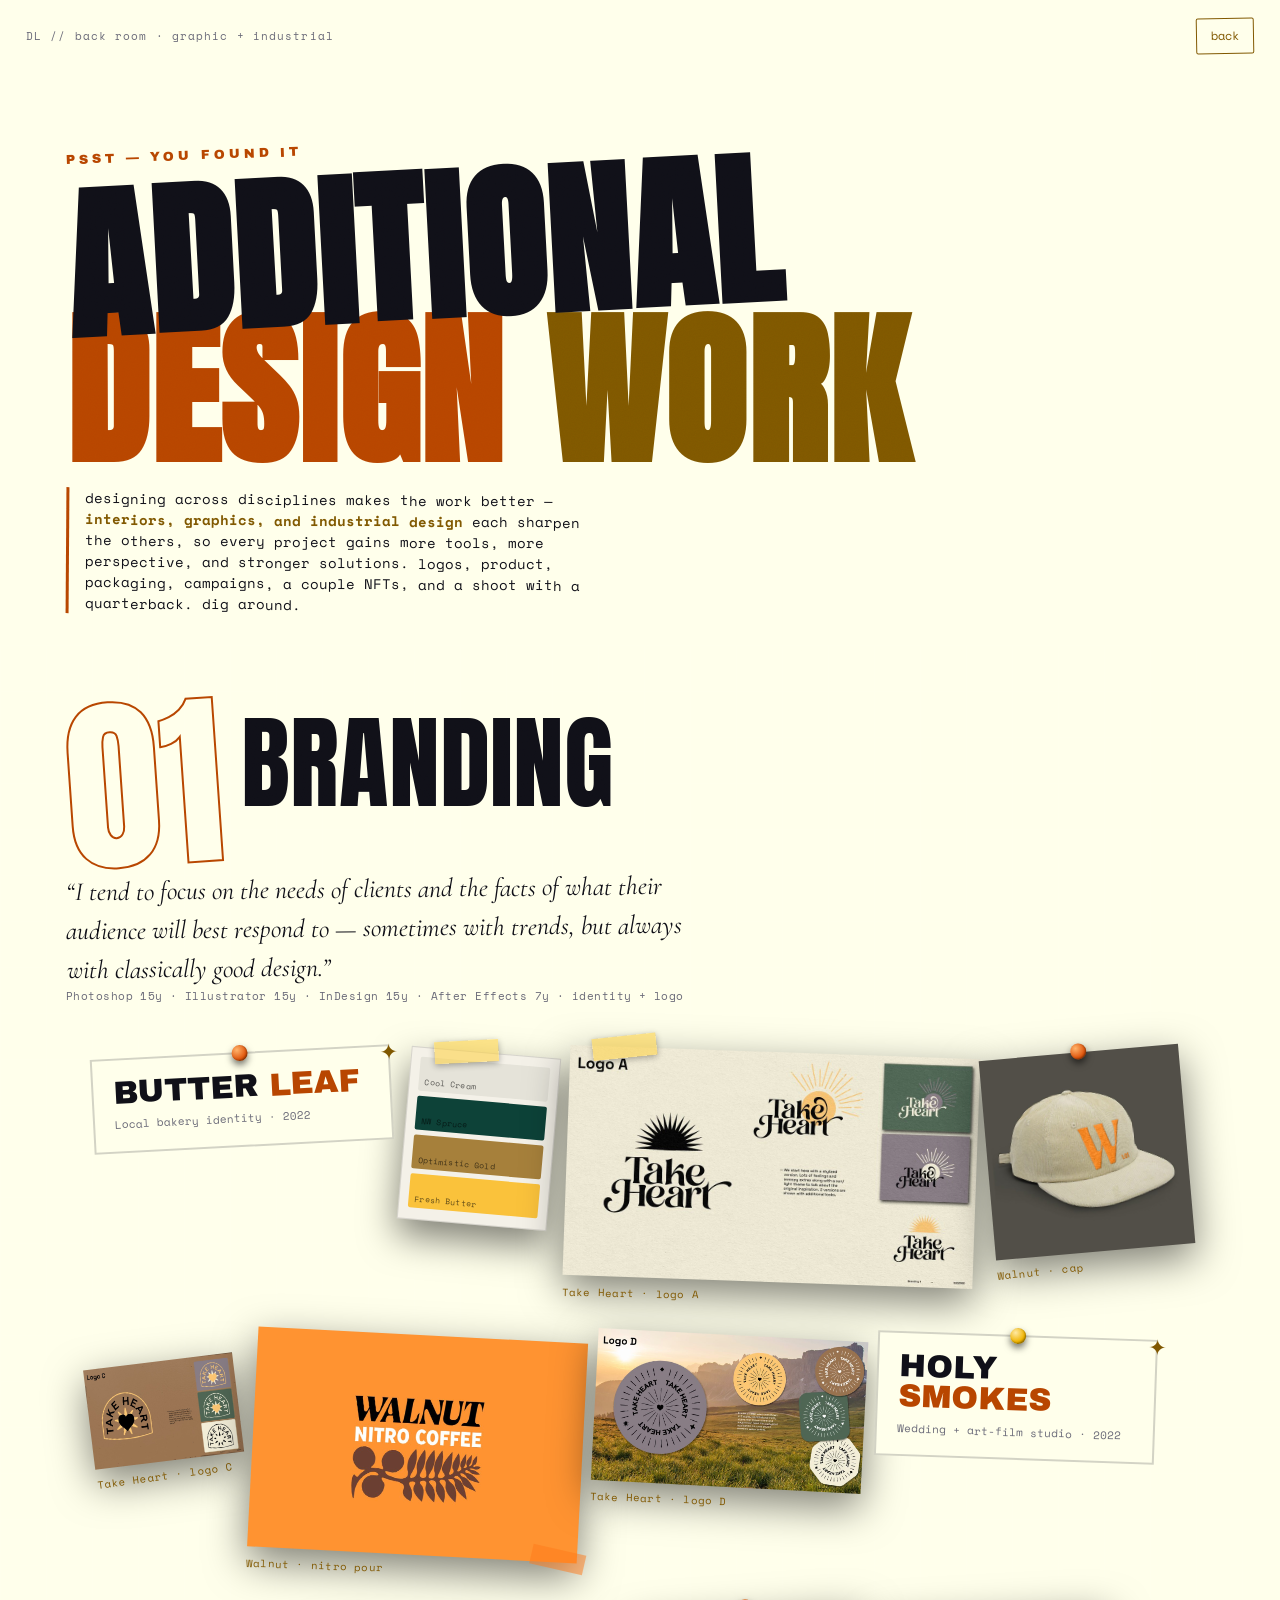
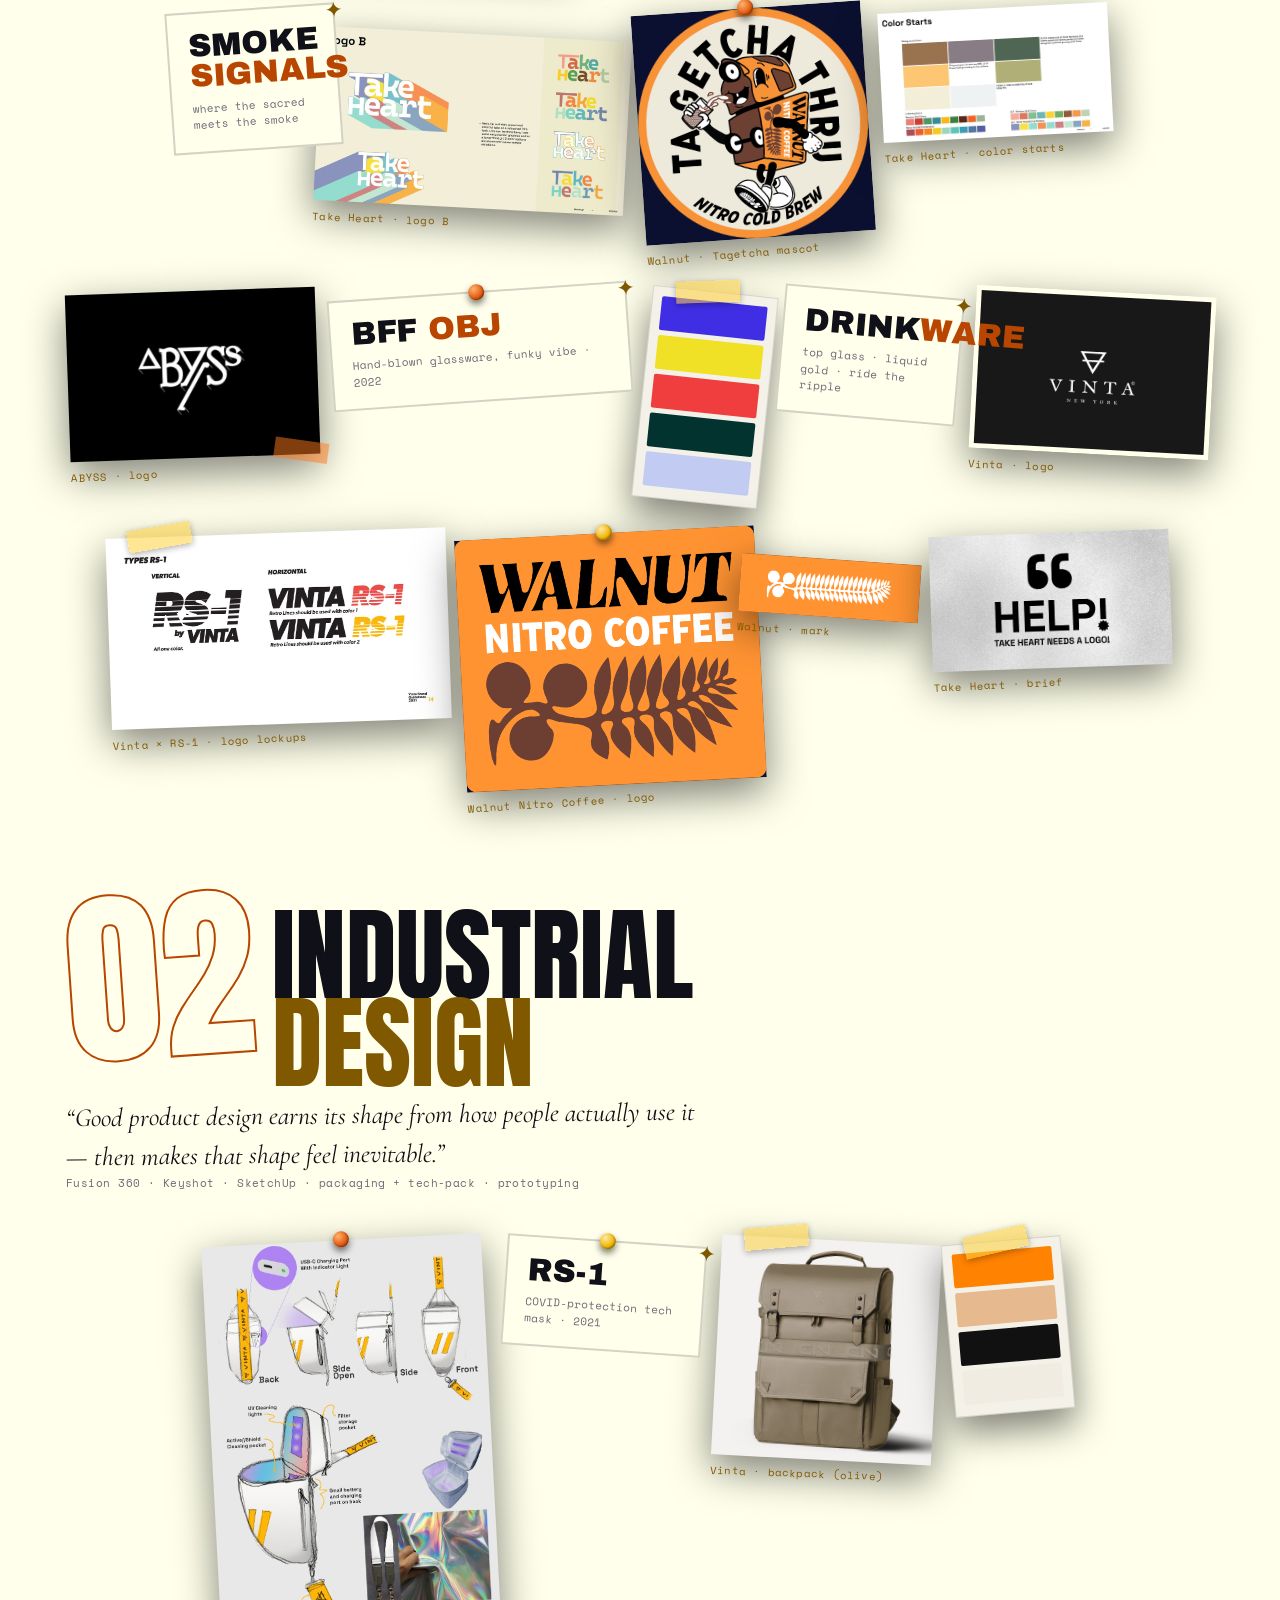
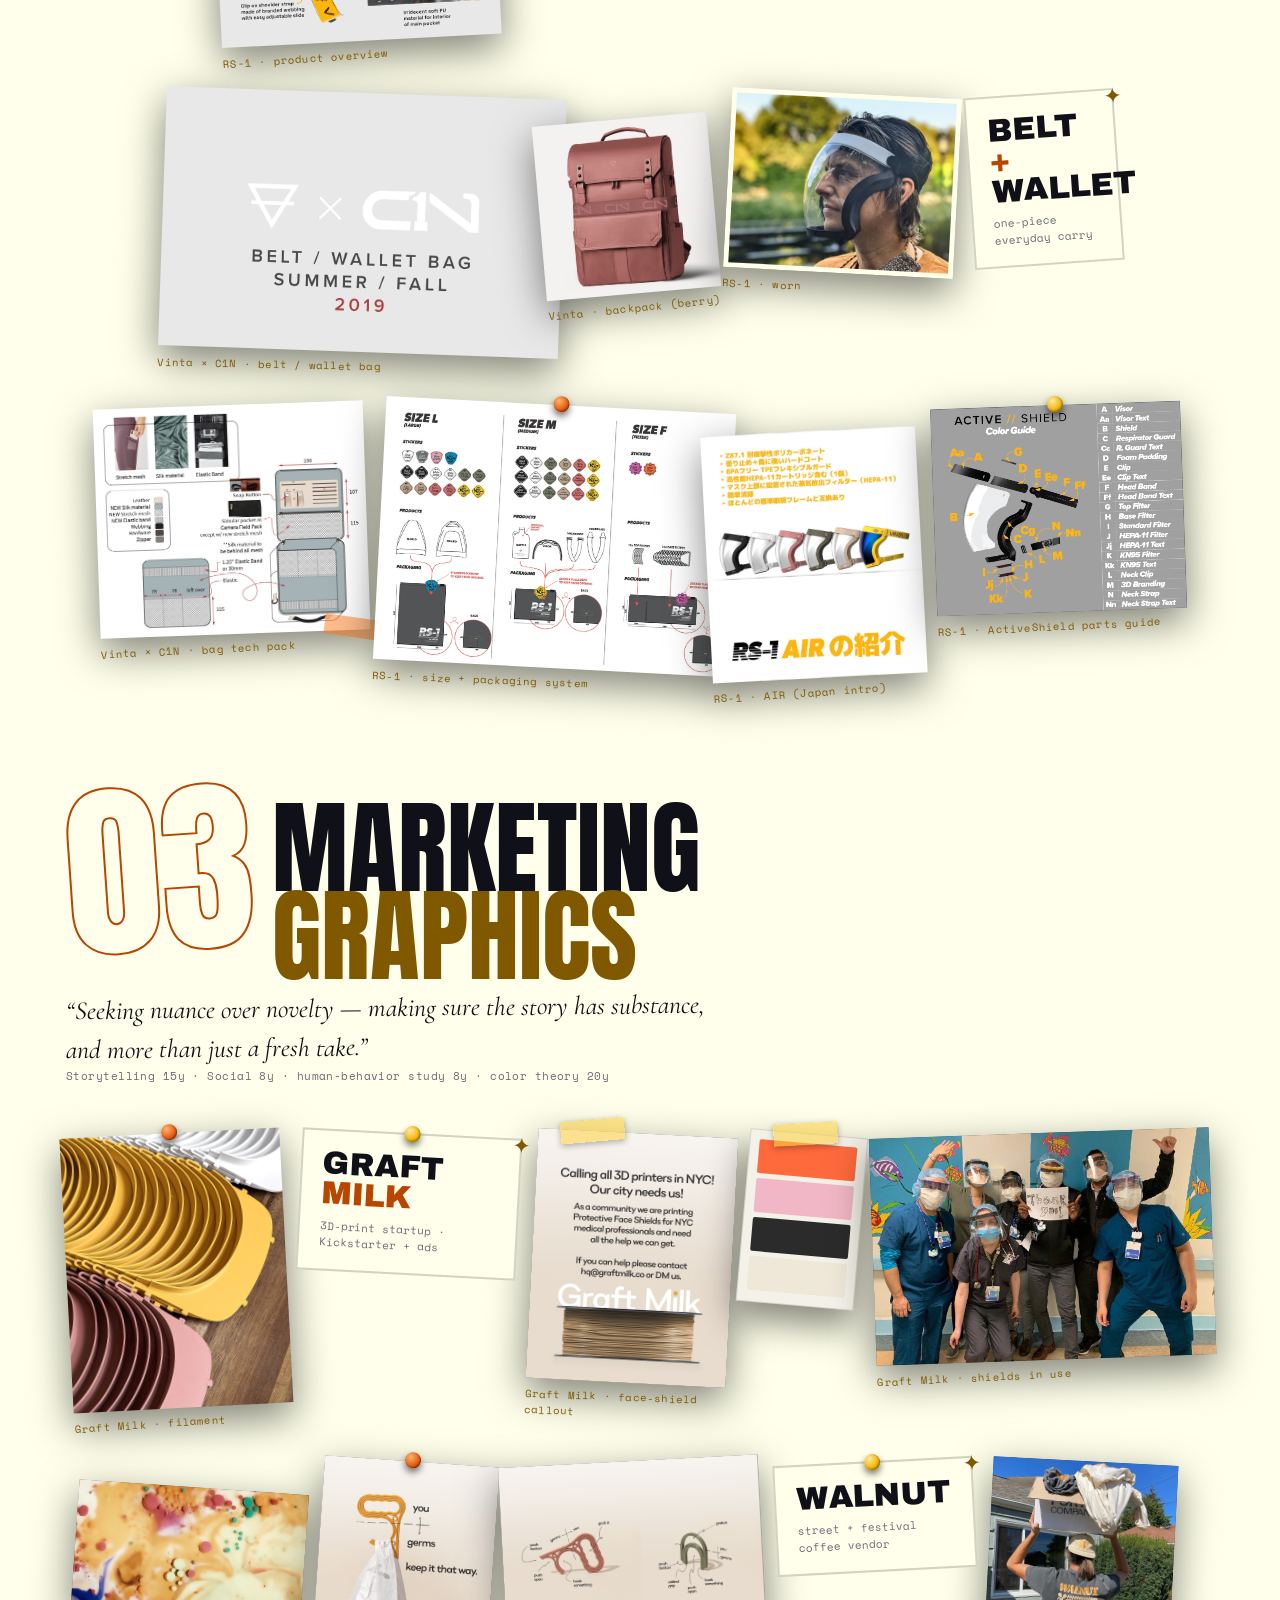
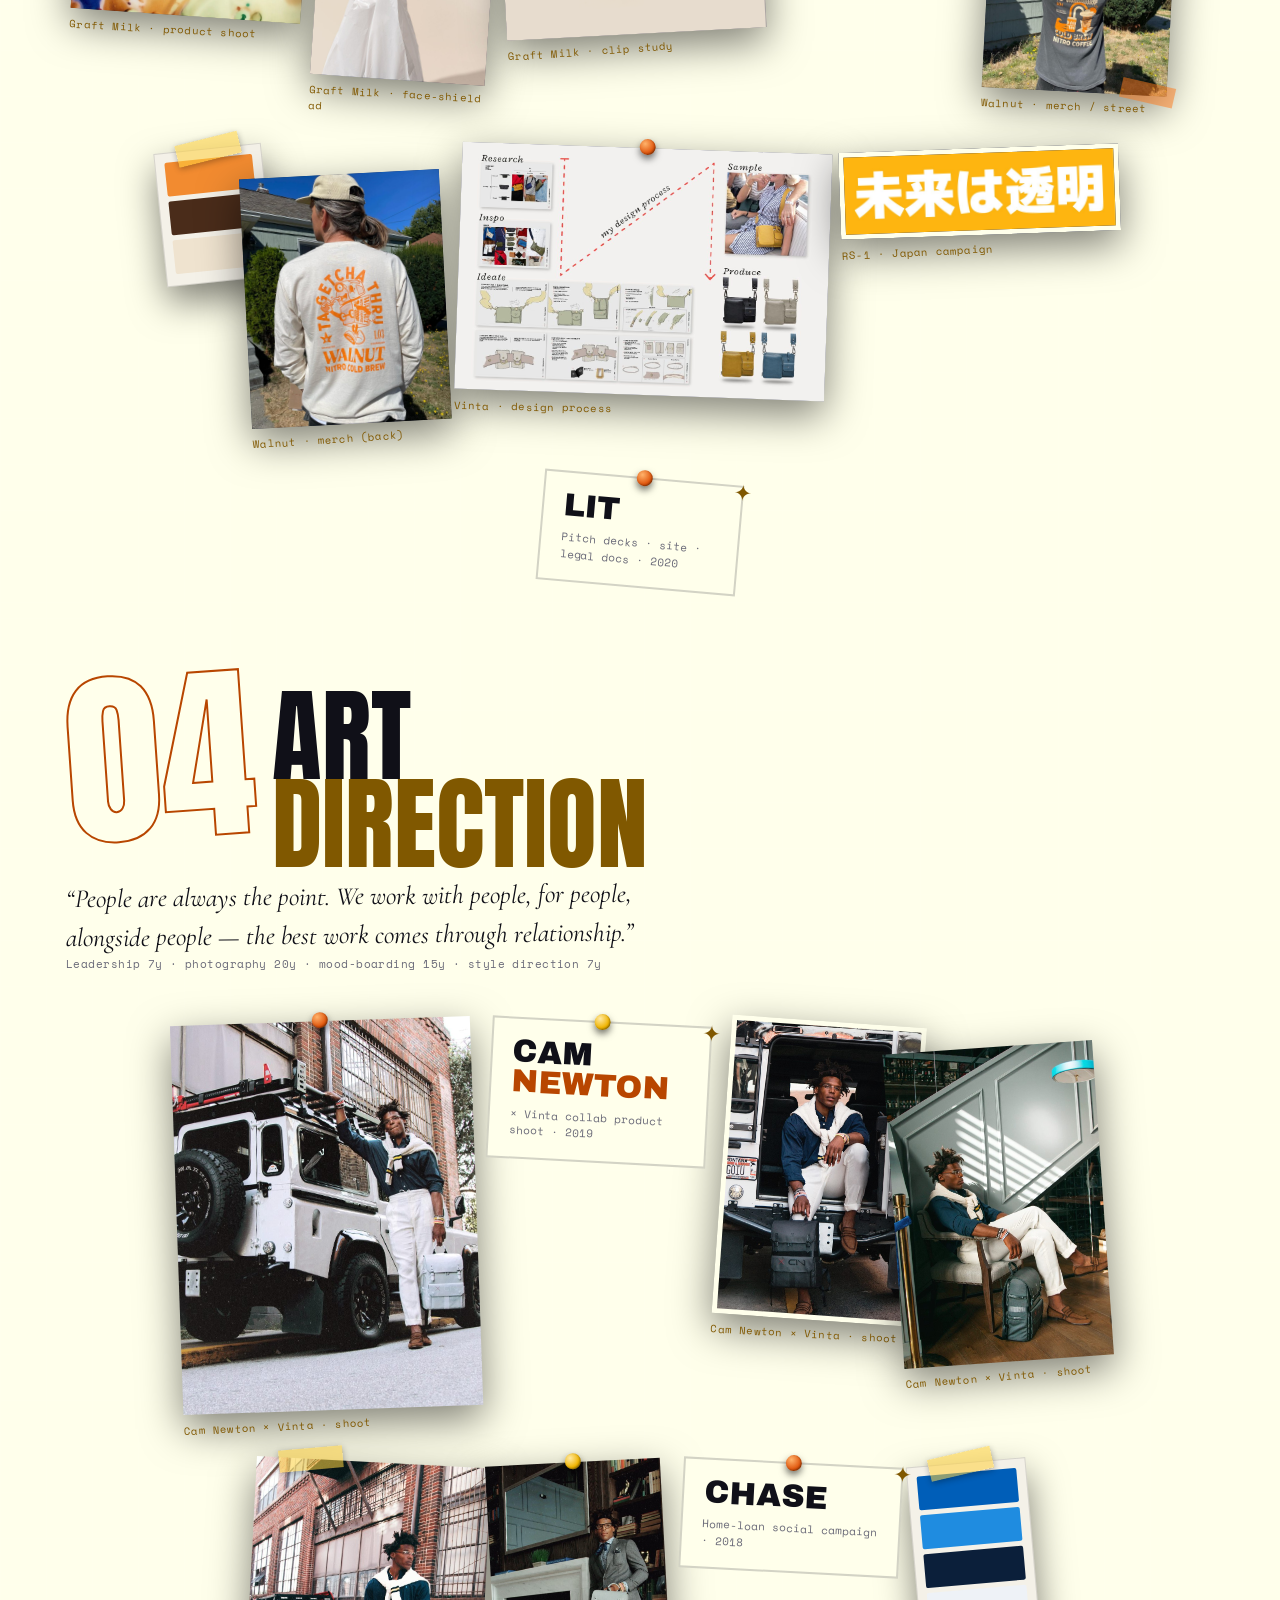
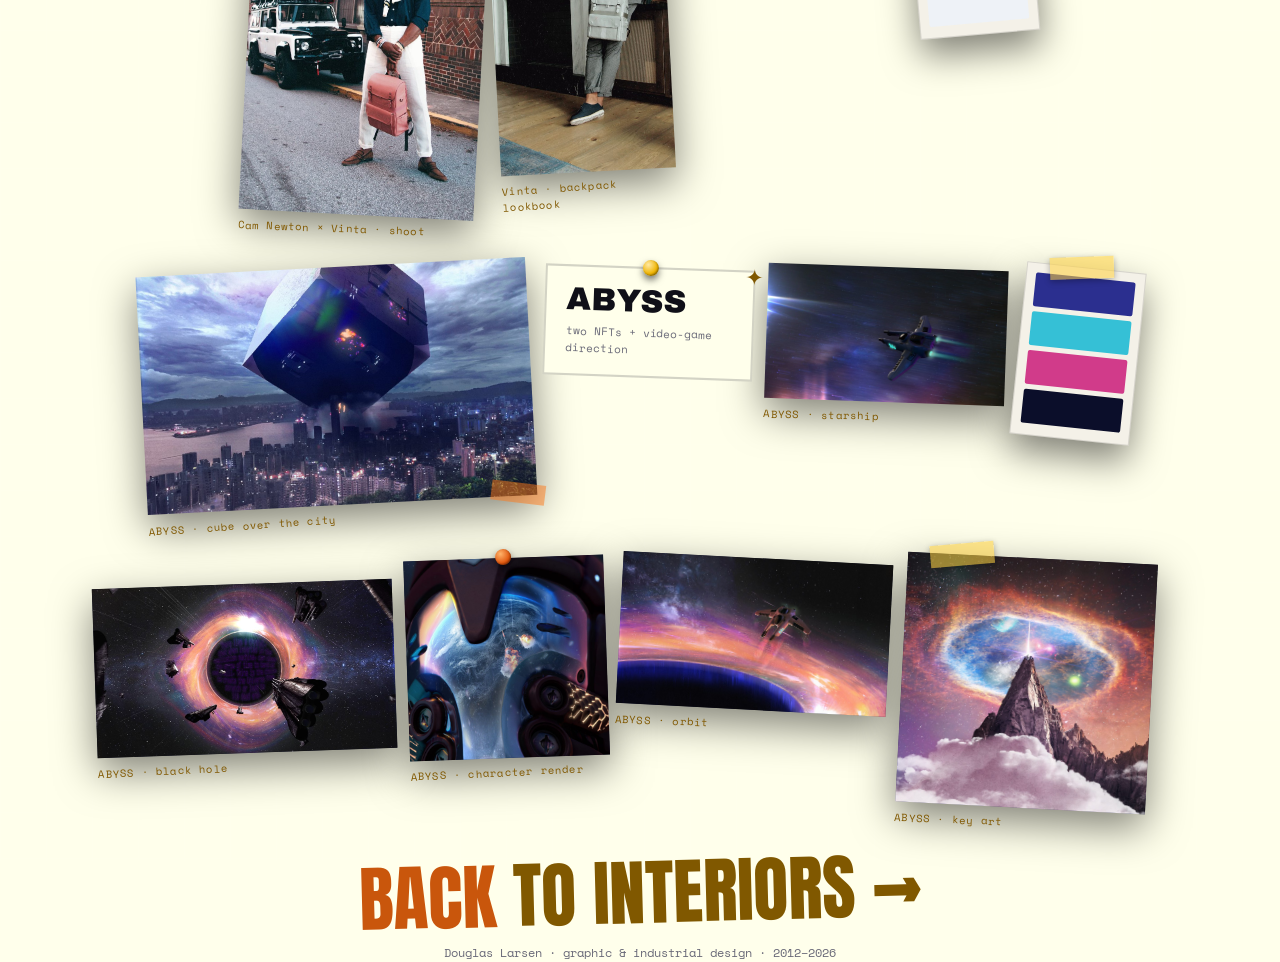
==== commit b80778fa: "Add files via upload" ====
--- a/additional.html
+++ b/additional.html
@@ -31,7 +31,7 @@
   .tag{font-family:var(--mono);font-size:11px;color:var(--dim);letter-spacing:.1em}
 
   /* hero */
-  .hero{padding:70px 0 30px;position:relative}
+  .hero{padding:70px 26px 30px;position:relative}
   .psst{font-family:var(--black);color:var(--orange);font-size:13px;letter-spacing:.3em;text-transform:uppercase;transform:rotate(-2deg);display:inline-block}
   .hero h1{font-family:var(--anton);text-transform:uppercase;line-height:.86;letter-spacing:.01em;margin:10px 0 0;
     font-size:clamp(52px,13vw,168px)}
@@ -39,7 +39,7 @@
   .hero h1 .tilt{display:inline-block;transform:rotate(-3deg)}
   .note{font-family:var(--mono);max-width:540px;margin-top:26px;color:var(--white);font-size:14px;border-left:3px solid var(--orange);padding-left:16px;transform:rotate(.4deg)}
   .note b{color:var(--yellow)}
-  .ghostword{position:absolute;font-family:var(--anton);text-transform:uppercase;color:transparent;-webkit-text-stroke:1px rgba(255,210,63,.10);z-index:0;pointer-events:none;line-height:.8}
+  .ghostword{display:none;position:absolute;font-family:var(--anton);text-transform:uppercase;color:transparent;-webkit-text-stroke:1px rgba(255,210,63,.10);z-index:0;pointer-events:none;line-height:.8}
 
   /* category */
   .cat{padding:64px 0 20px;position:relative}
@@ -88,7 +88,25 @@
     .bit{max-width:82vw}
     .cathead .num{font-size:78px}
   }
+
+  :focus-visible{outline:3px solid #3a30e8;outline-offset:5px}
+  html{scroll-padding-top:100px}
+  @media(prefers-reduced-motion:reduce){
+    html{scroll-behavior:auto}
+    *,*::before,*::after{animation:none!important;transition:none!important}
+    .reveal,.sk,.card{opacity:1;transform:none}
+  }
+  @media(max-width:480px){nav:not(.rail){gap:12px;flex-wrap:wrap}.brand{letter-spacing:.12em}}
+
+  body{background:#FFFFEB;color:#101018}
+  nav{background:rgba(255,255,235,.97)}
+  .hero,.cat,footer{--white:#101018;--dim:#6a6a78;--yellow:#805800;--orange:#b84600}
+  nav .tag{color:#6a6a78}nav .back{color:#805800;border-color:#805800}
+  .card{background:#FFFFEB;border-color:rgba(16,16,24,.18)}
+  .bit.frame img{border-color:#FFFFEB}
+  @media(max-width:480px){.hero h1{font-size:clamp(38px,11vw,52px)}}
 </style>
+<script src="site-storage.js"></script>
 </head>
 <body>
 <div class="grain"></div>
@@ -220,7 +238,7 @@
       el.classList.add('card');
       el.innerHTML=`<div class="n">${b.name.map((s,i)=>i%2?'<span class="hl">'+s+'</span>':s).join('')}</div><div class="s">${b.sub}</div>`;
     } else {
-      el.innerHTML=`<img src="assets/extras/${b.img}" alt="" loading="lazy"><div class="cap">${b.cap}</div>`;
+      el.innerHTML=`<img src="assets/extras/${b.img}" alt="${b.cap}" loading="lazy"><div class="cap">${b.cap}</div>`;
     }
     pile.appendChild(el);
   });
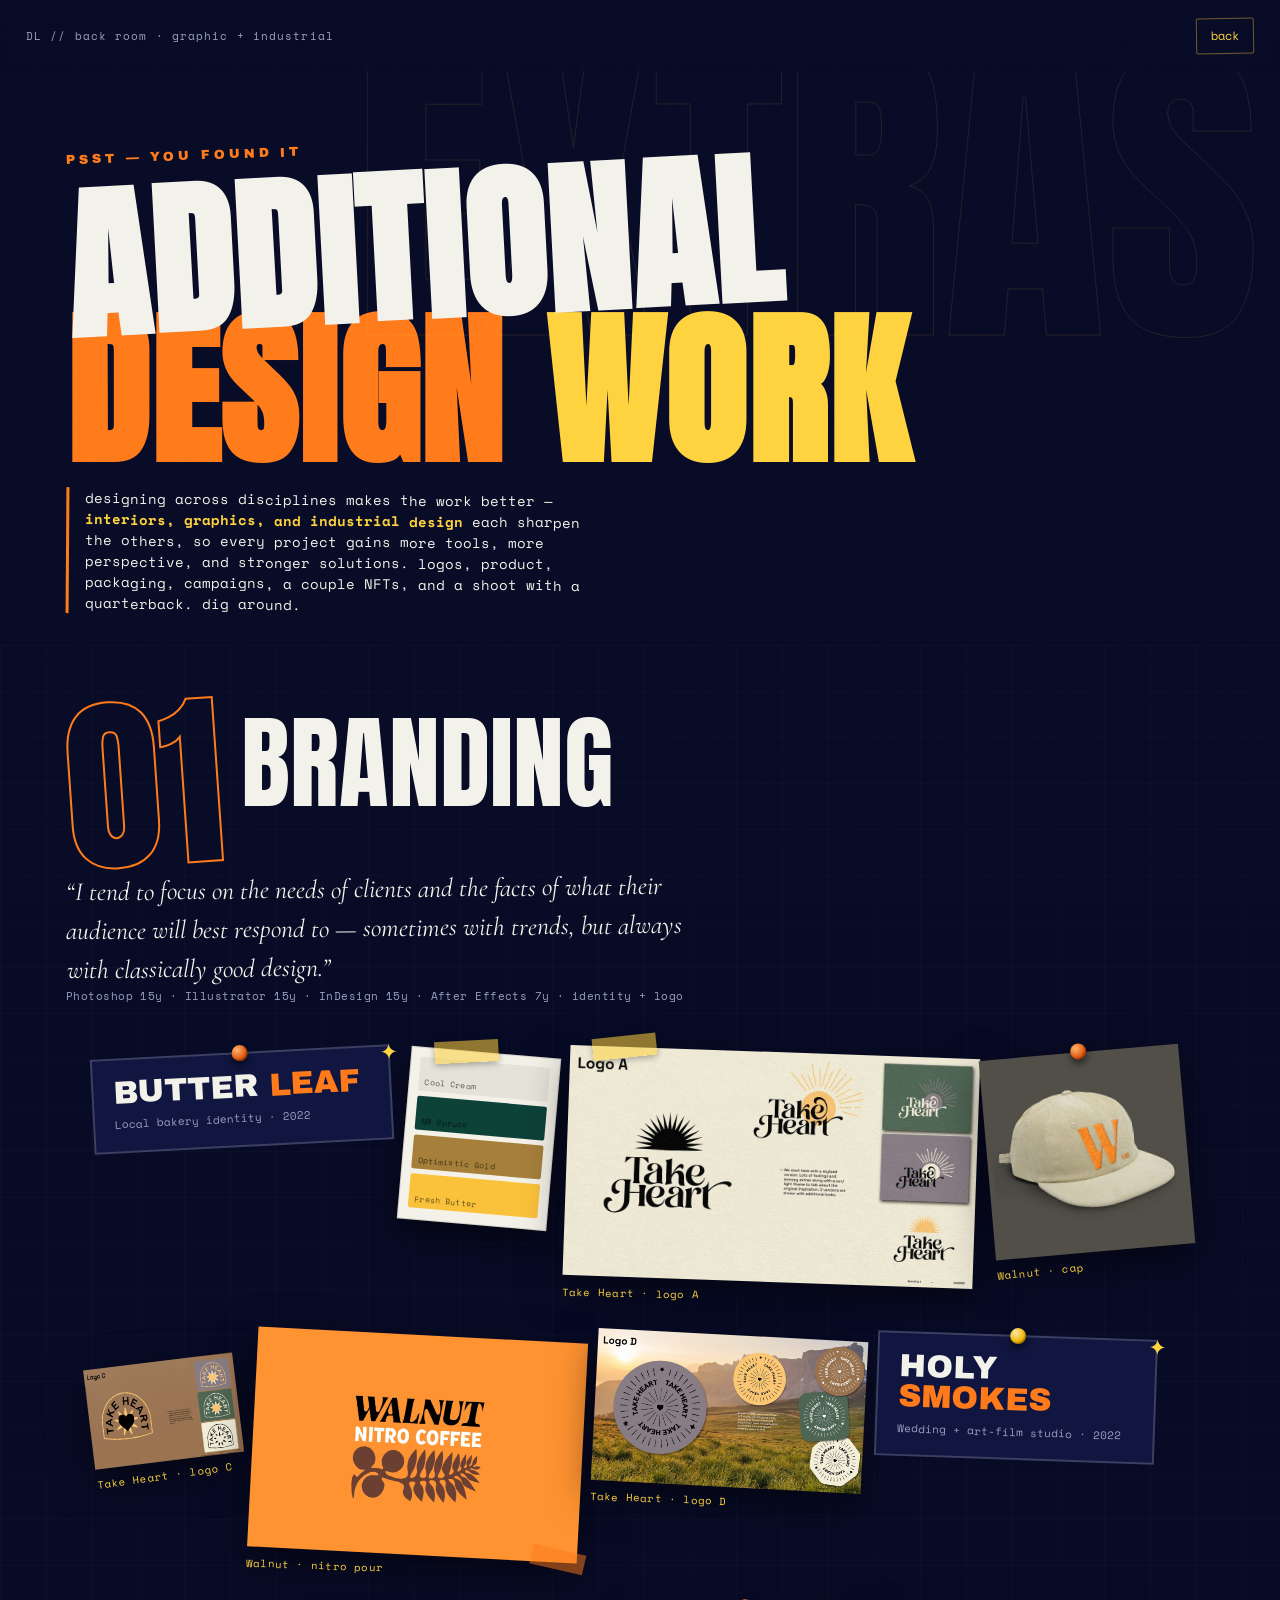
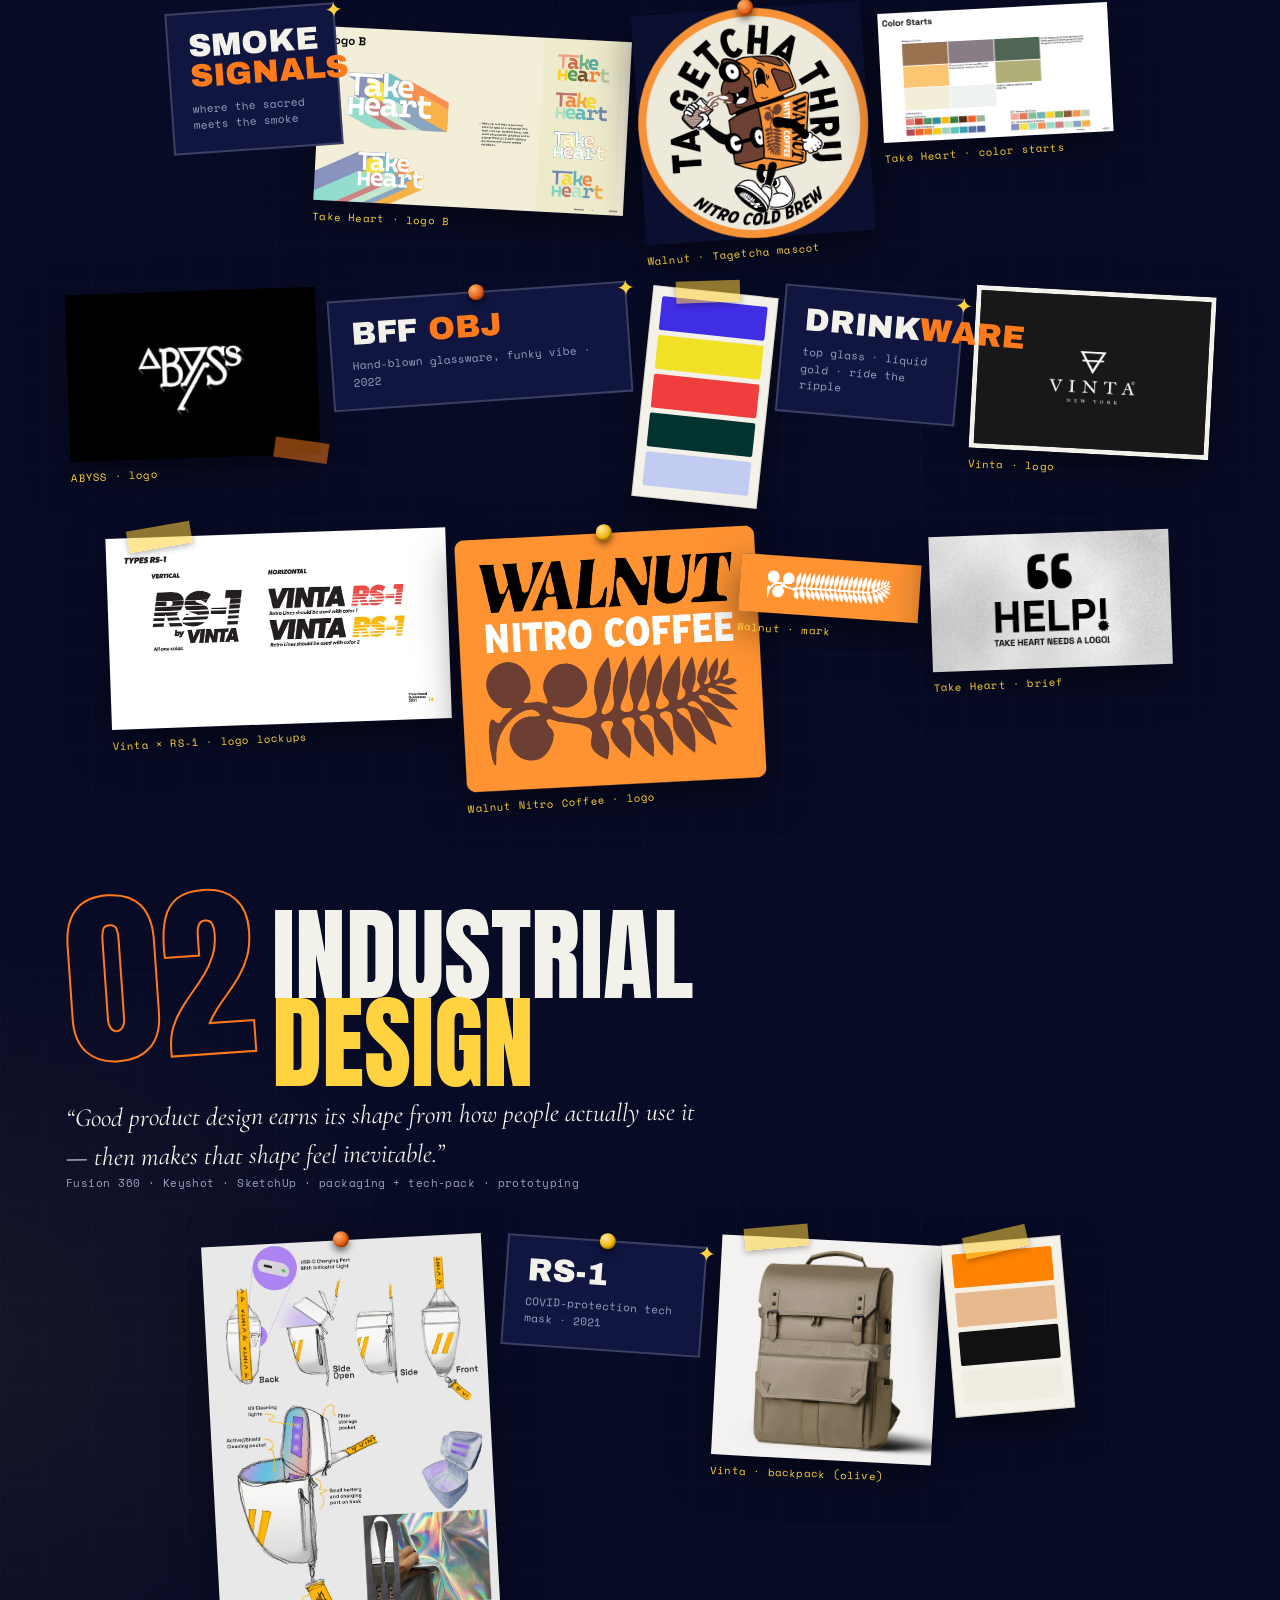
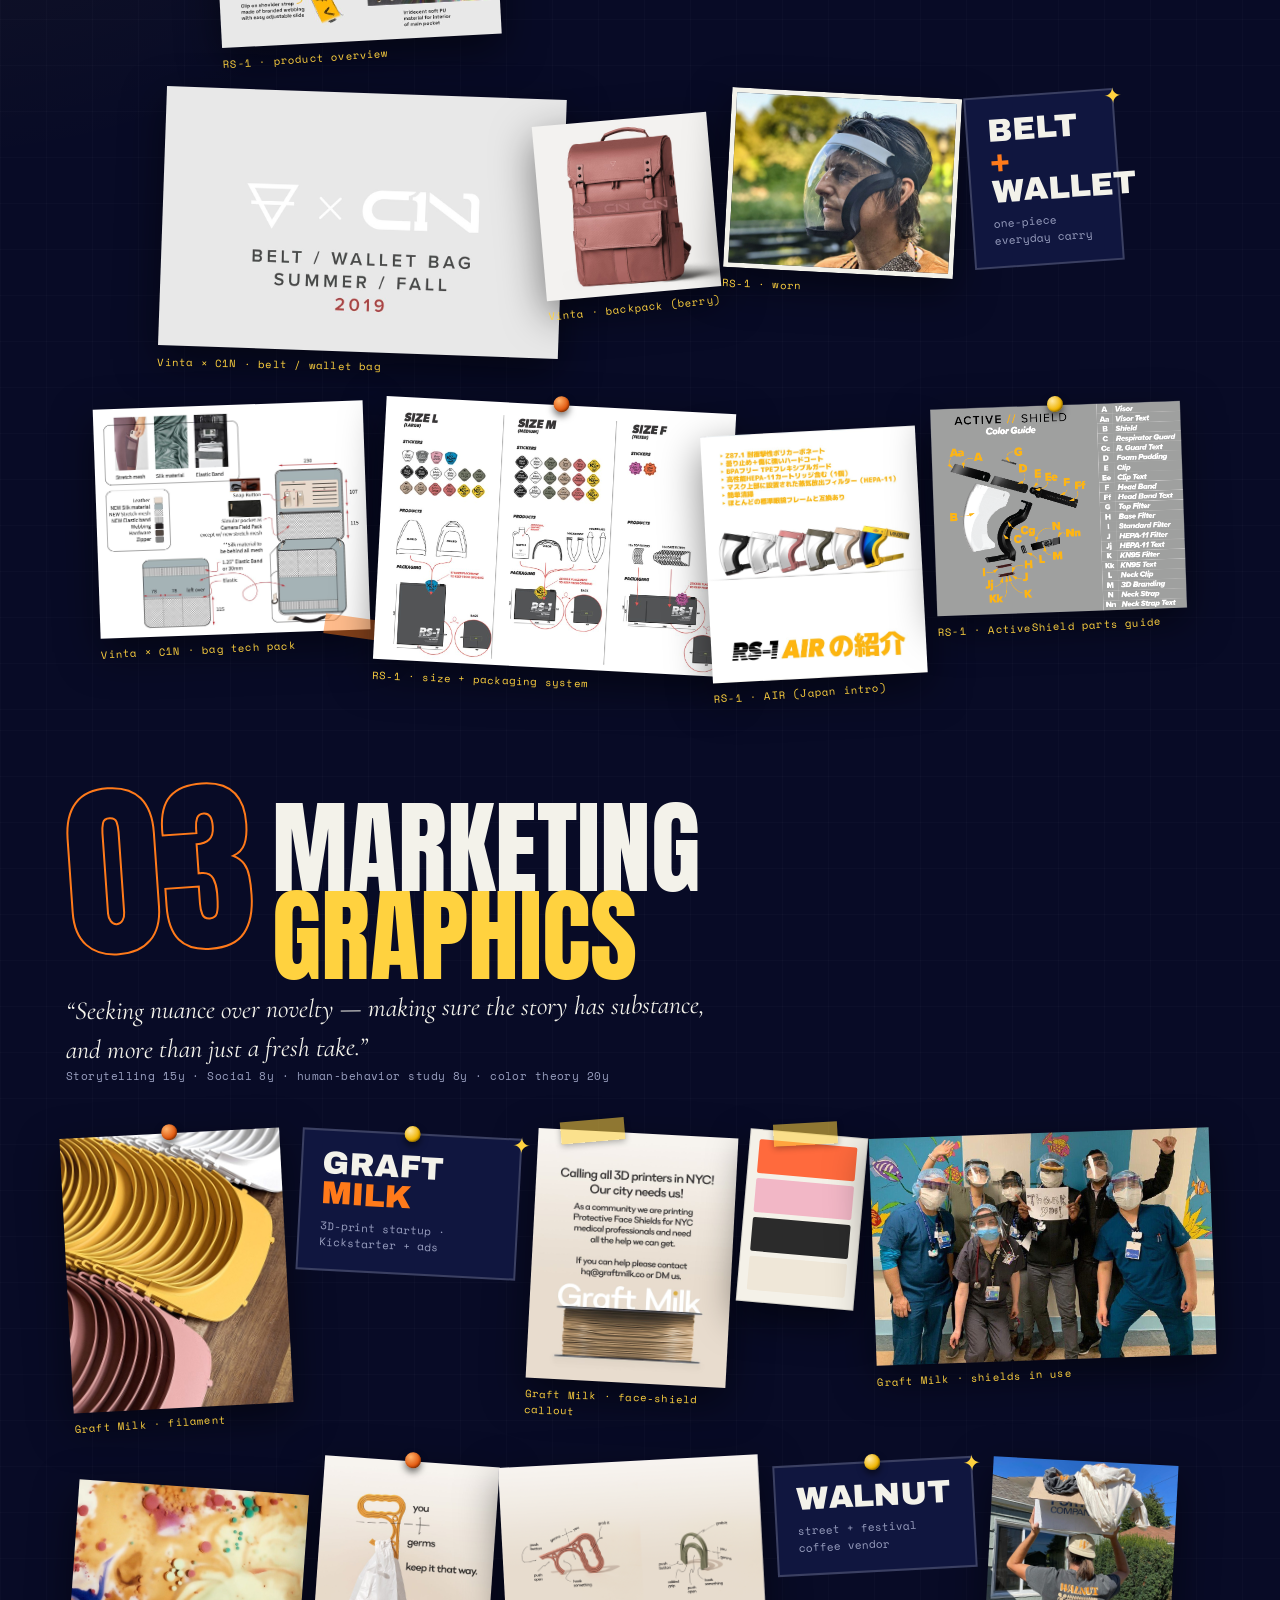
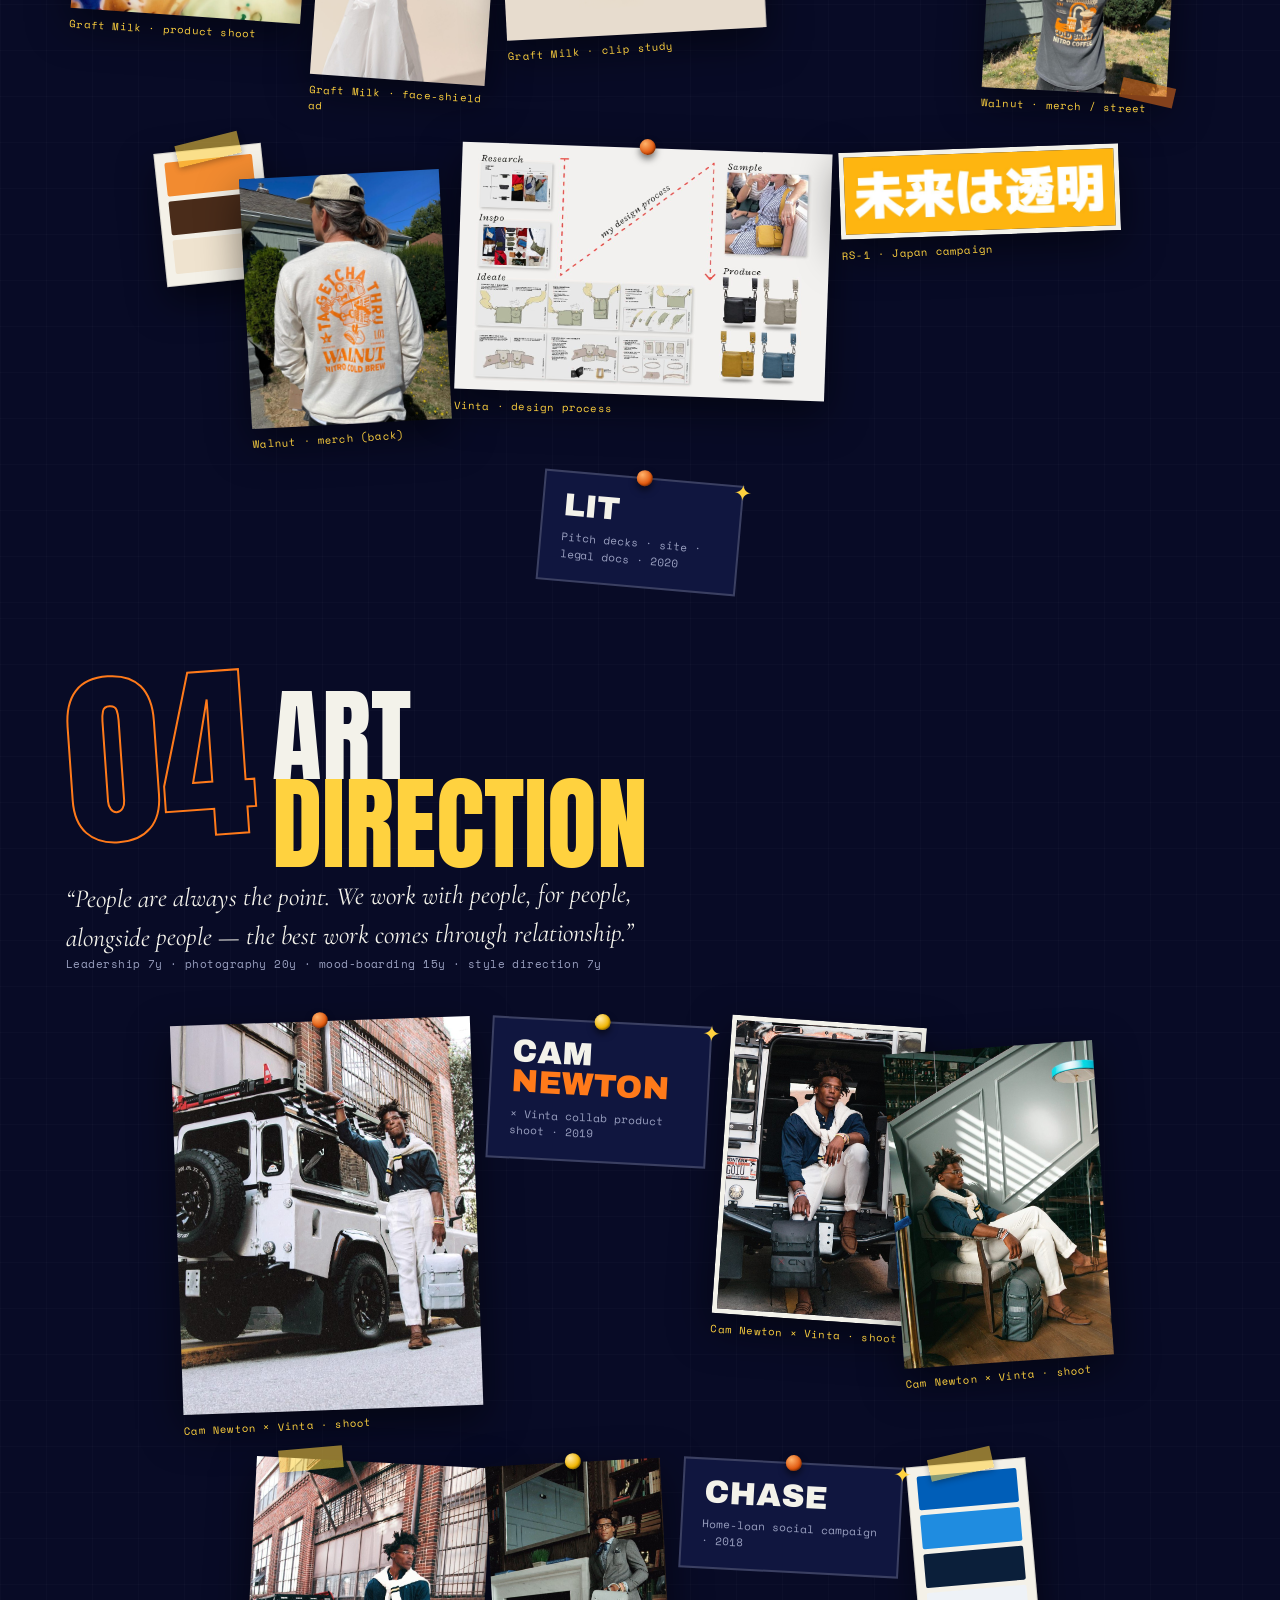
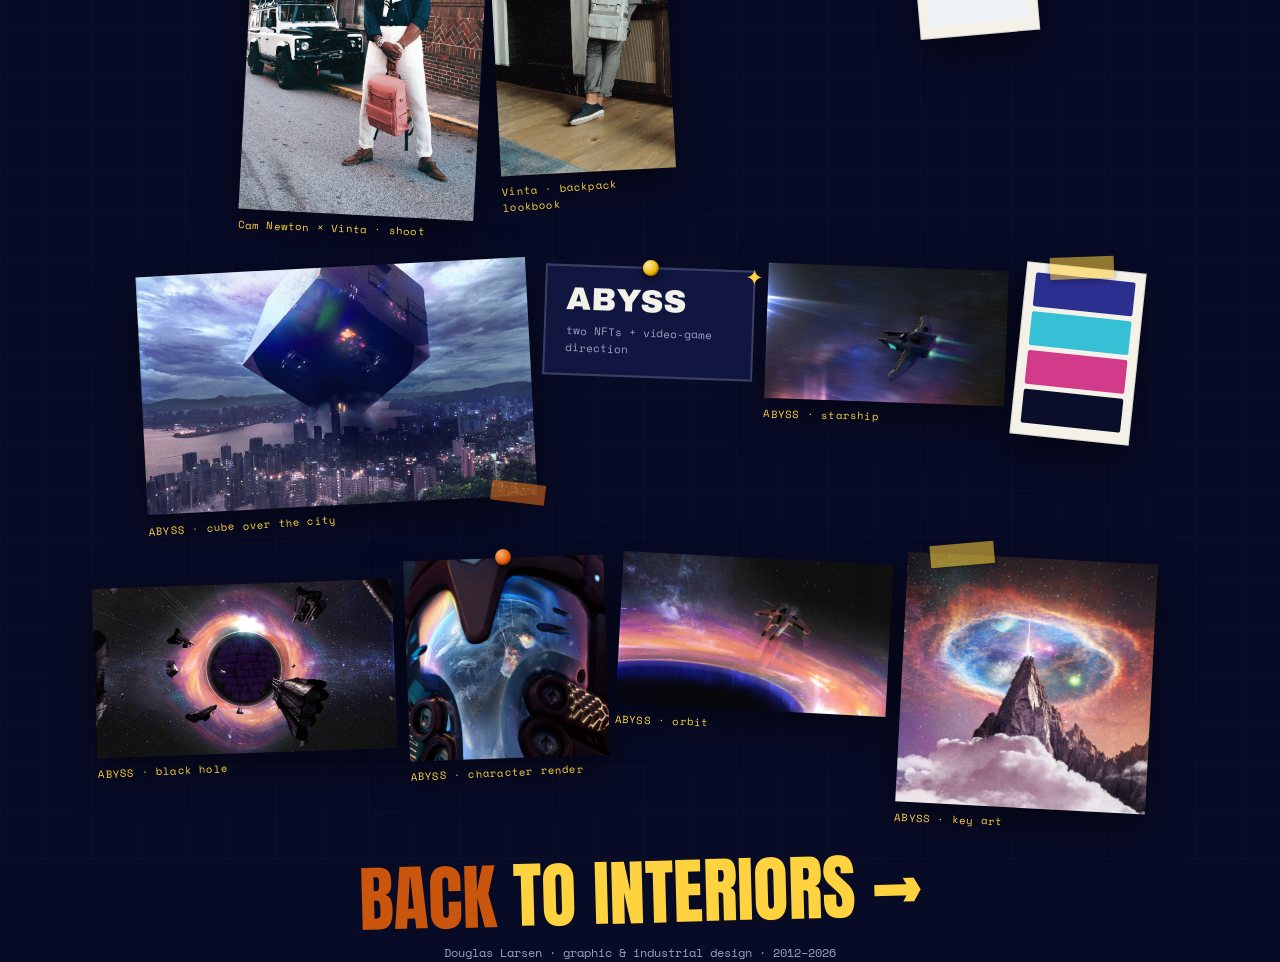
==== commit 5410310d: "Add files via upload" ====
--- a/additional.html
+++ b/additional.html
@@ -39,7 +39,7 @@
   .hero h1 .tilt{display:inline-block;transform:rotate(-3deg)}
   .note{font-family:var(--mono);max-width:540px;margin-top:26px;color:var(--white);font-size:14px;border-left:3px solid var(--orange);padding-left:16px;transform:rotate(.4deg)}
   .note b{color:var(--yellow)}
-  .ghostword{display:none;position:absolute;font-family:var(--anton);text-transform:uppercase;color:transparent;-webkit-text-stroke:1px rgba(255,210,63,.10);z-index:0;pointer-events:none;line-height:.8}
+  .ghostword{position:absolute;font-family:var(--anton);text-transform:uppercase;color:transparent;-webkit-text-stroke:1px rgba(255,210,63,.10);z-index:0;pointer-events:none;line-height:.8}
 
   /* category */
   .cat{padding:64px 0 20px;position:relative}
@@ -98,13 +98,8 @@
   }
   @media(max-width:480px){nav:not(.rail){gap:12px;flex-wrap:wrap}.brand{letter-spacing:.12em}}
 
-  body{background:#FFFFEB;color:#101018}
-  nav{background:rgba(255,255,235,.97)}
-  .hero,.cat,footer{--white:#101018;--dim:#6a6a78;--yellow:#805800;--orange:#b84600}
-  nav .tag{color:#6a6a78}nav .back{color:#805800;border-color:#805800}
-  .card{background:#FFFFEB;border-color:rgba(16,16,24,.18)}
-  .bit.frame img{border-color:#FFFFEB}
   @media(max-width:480px){.hero h1{font-size:clamp(38px,11vw,52px)}}
+  @media(max-width:480px){.ghostword{display:none}}
 </style>
 <script src="site-storage.js"></script>
 </head>
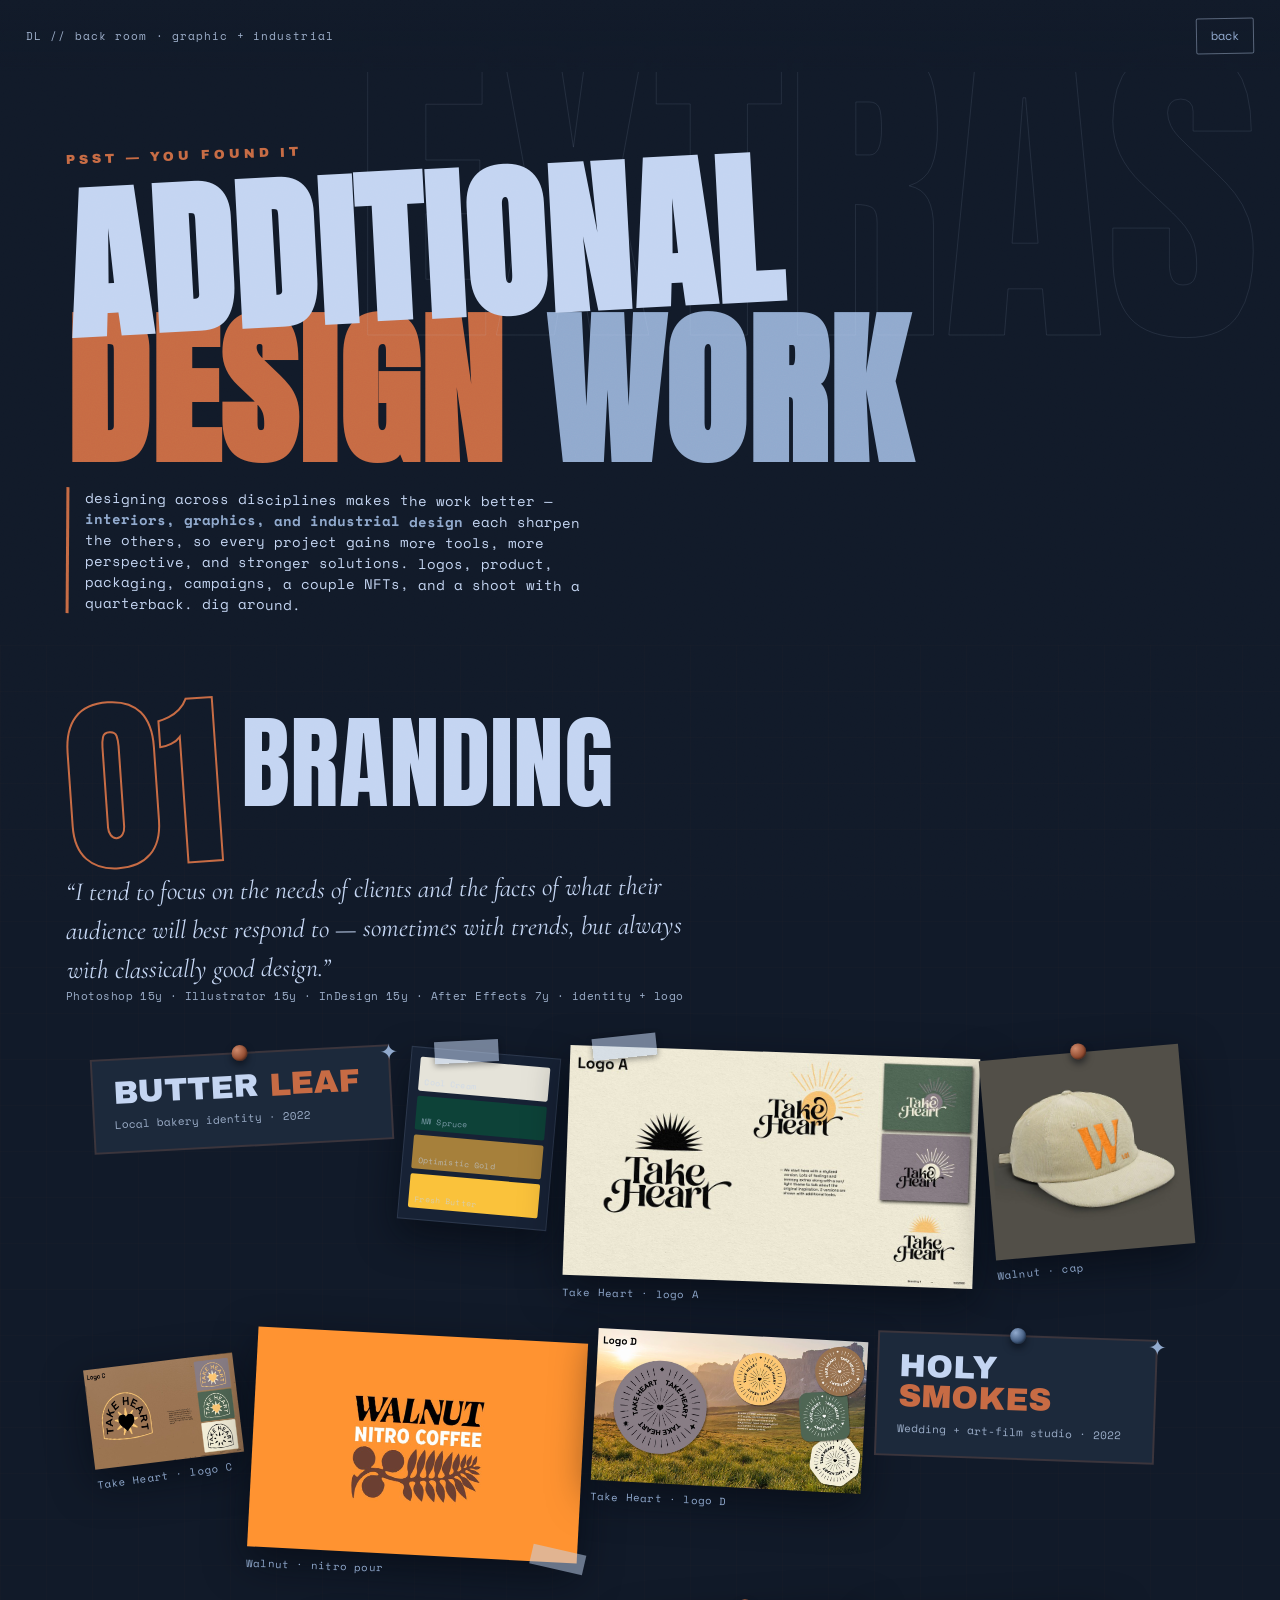
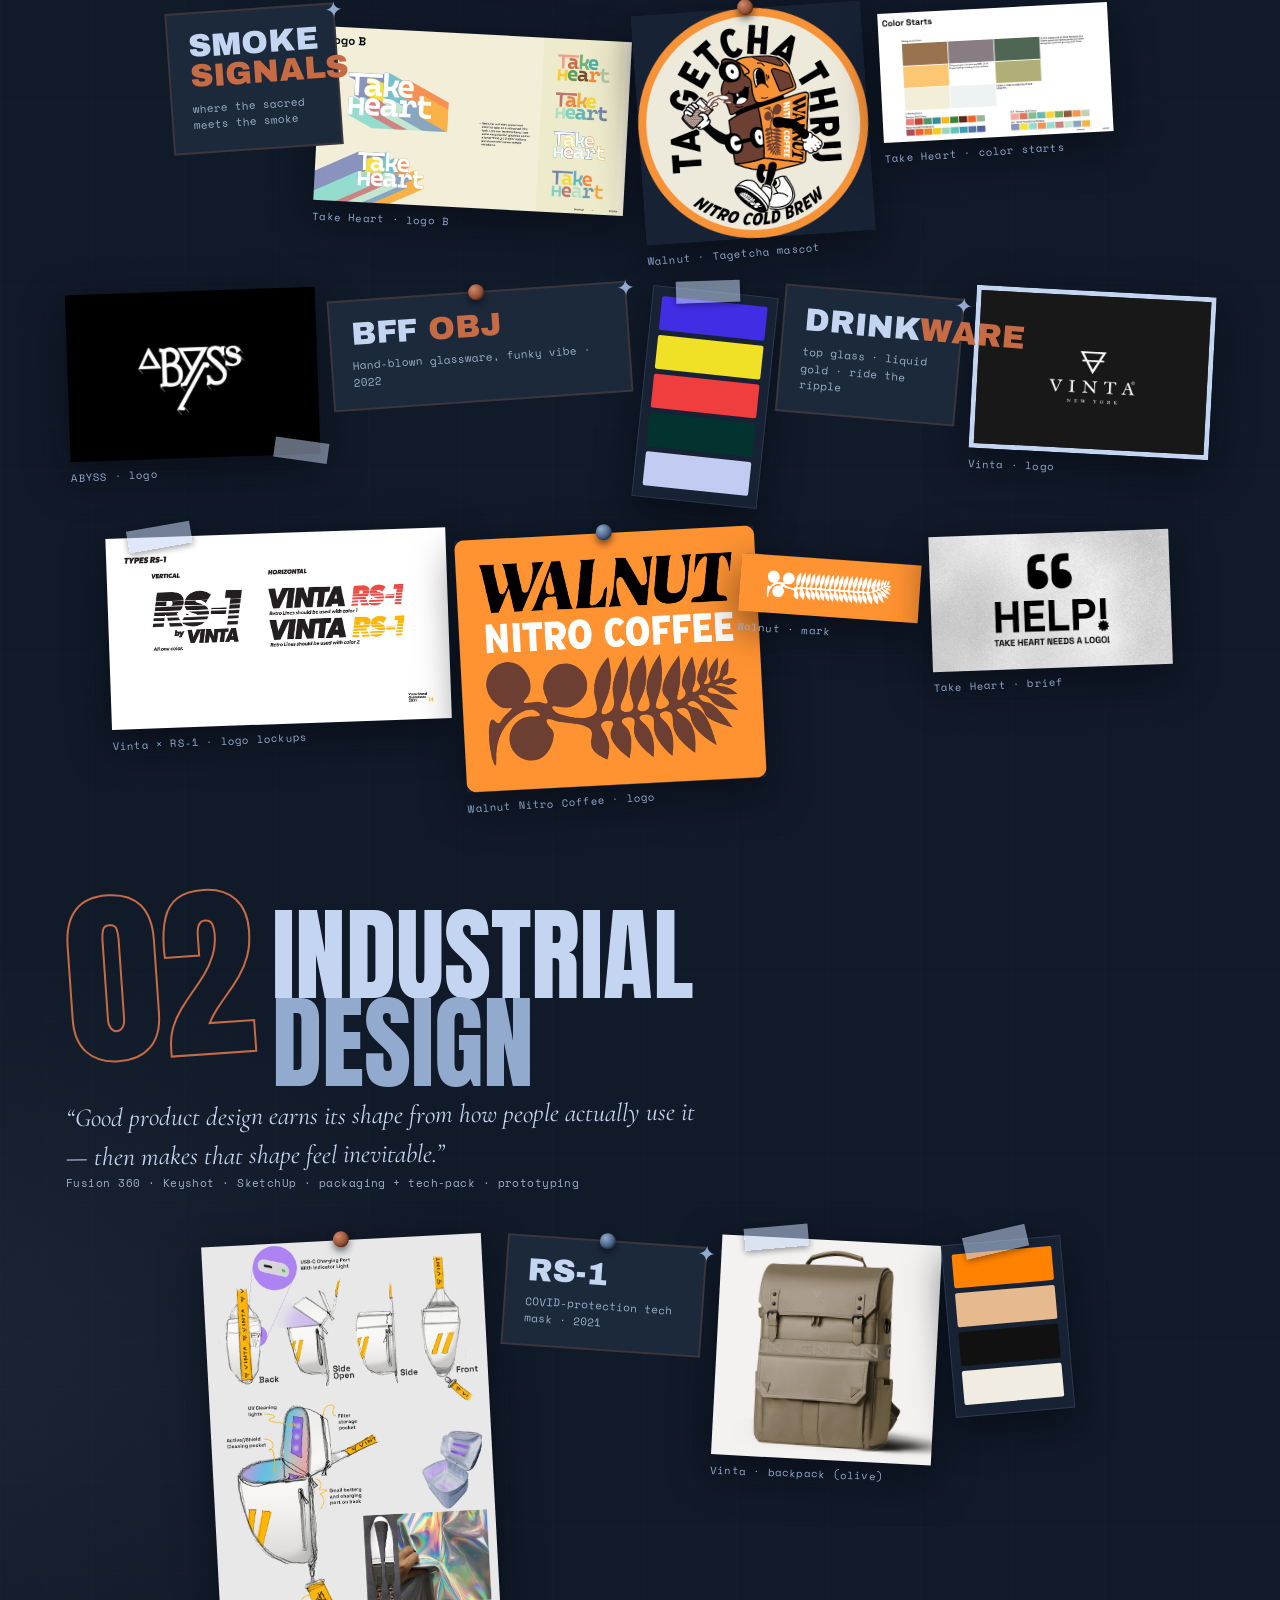
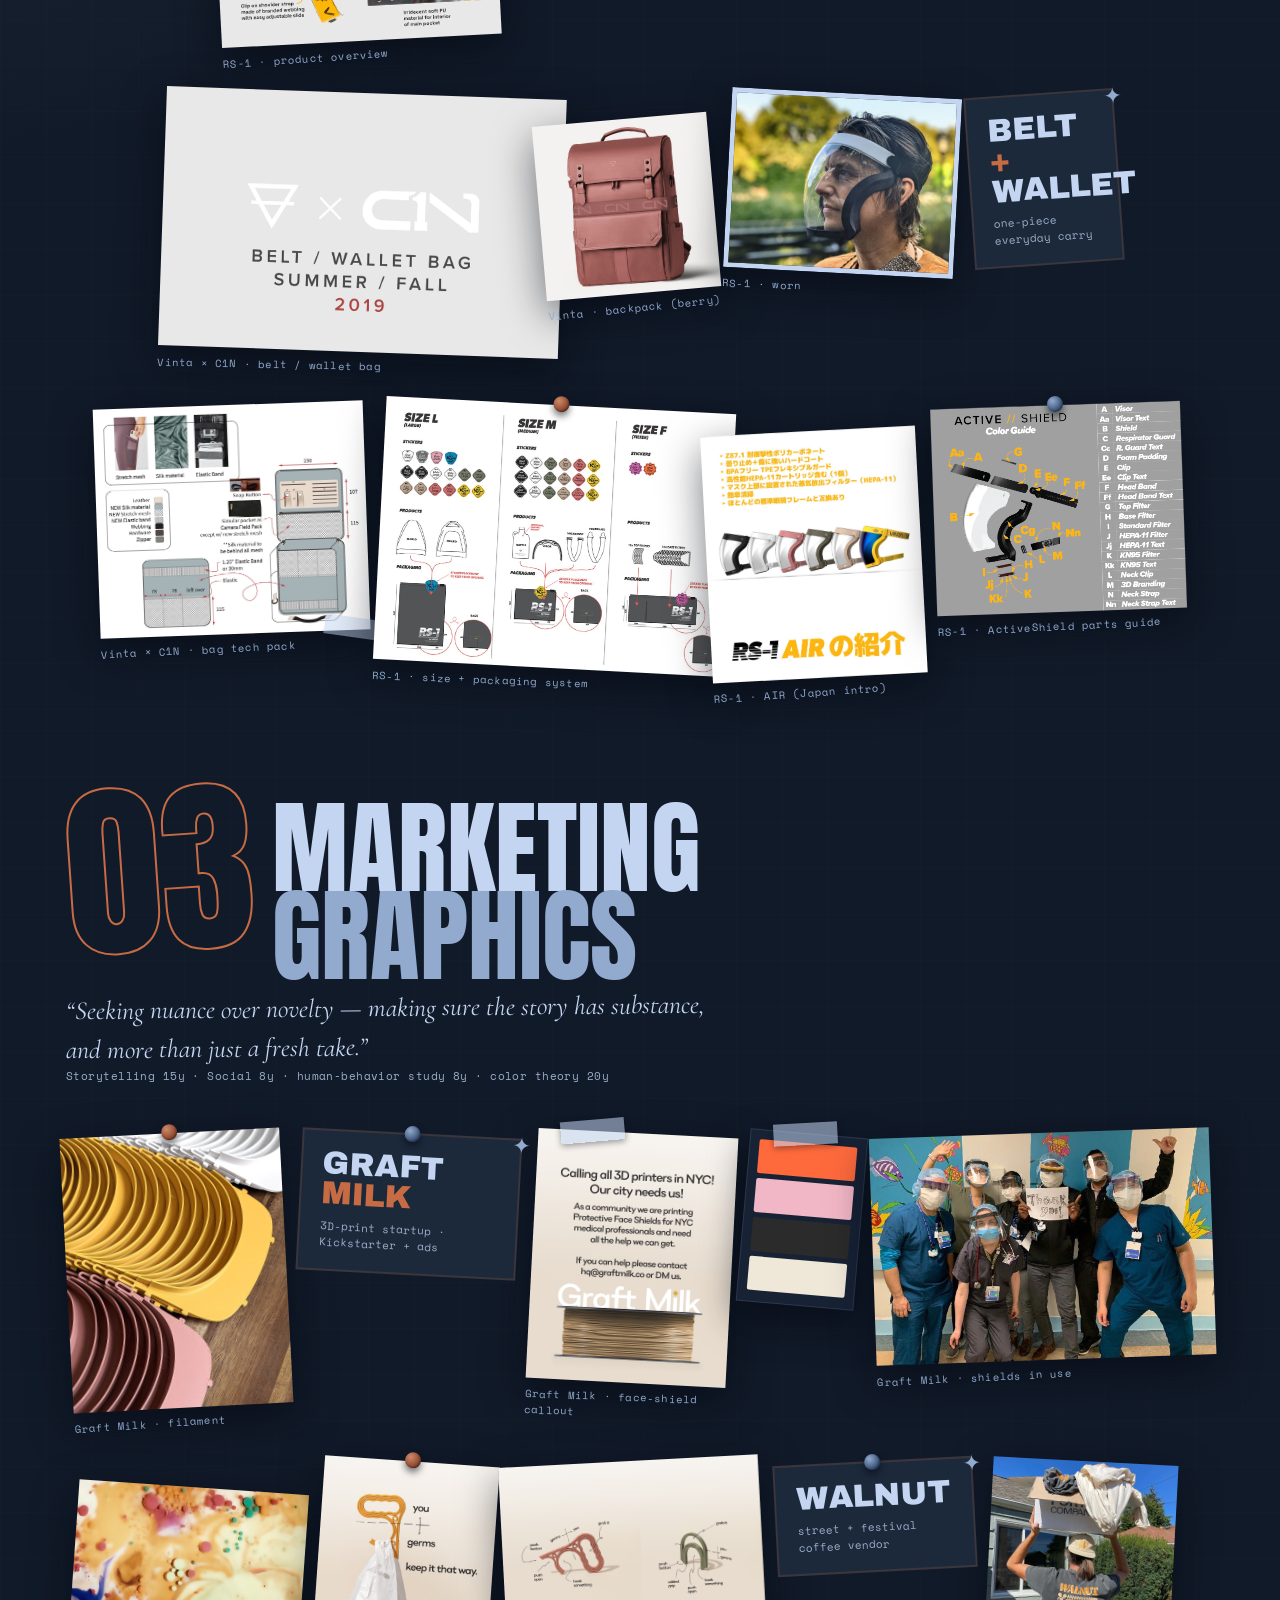
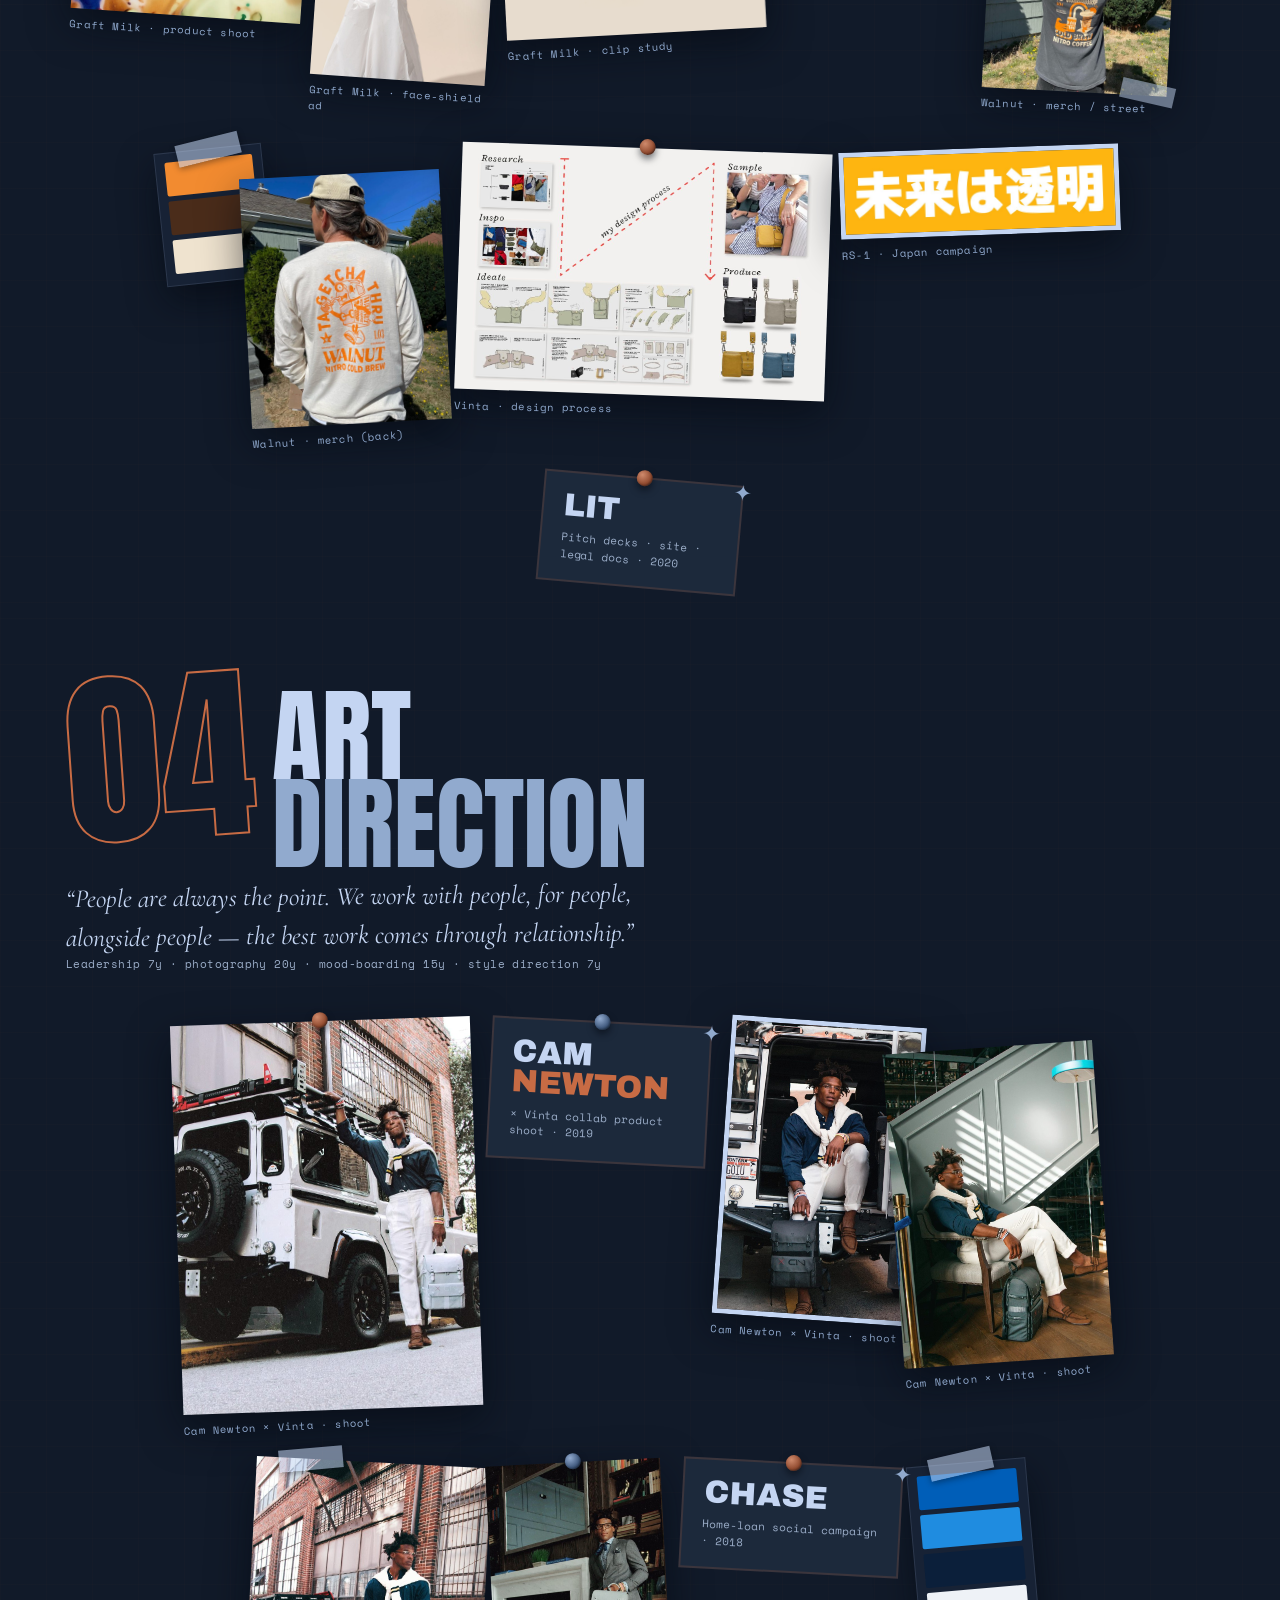
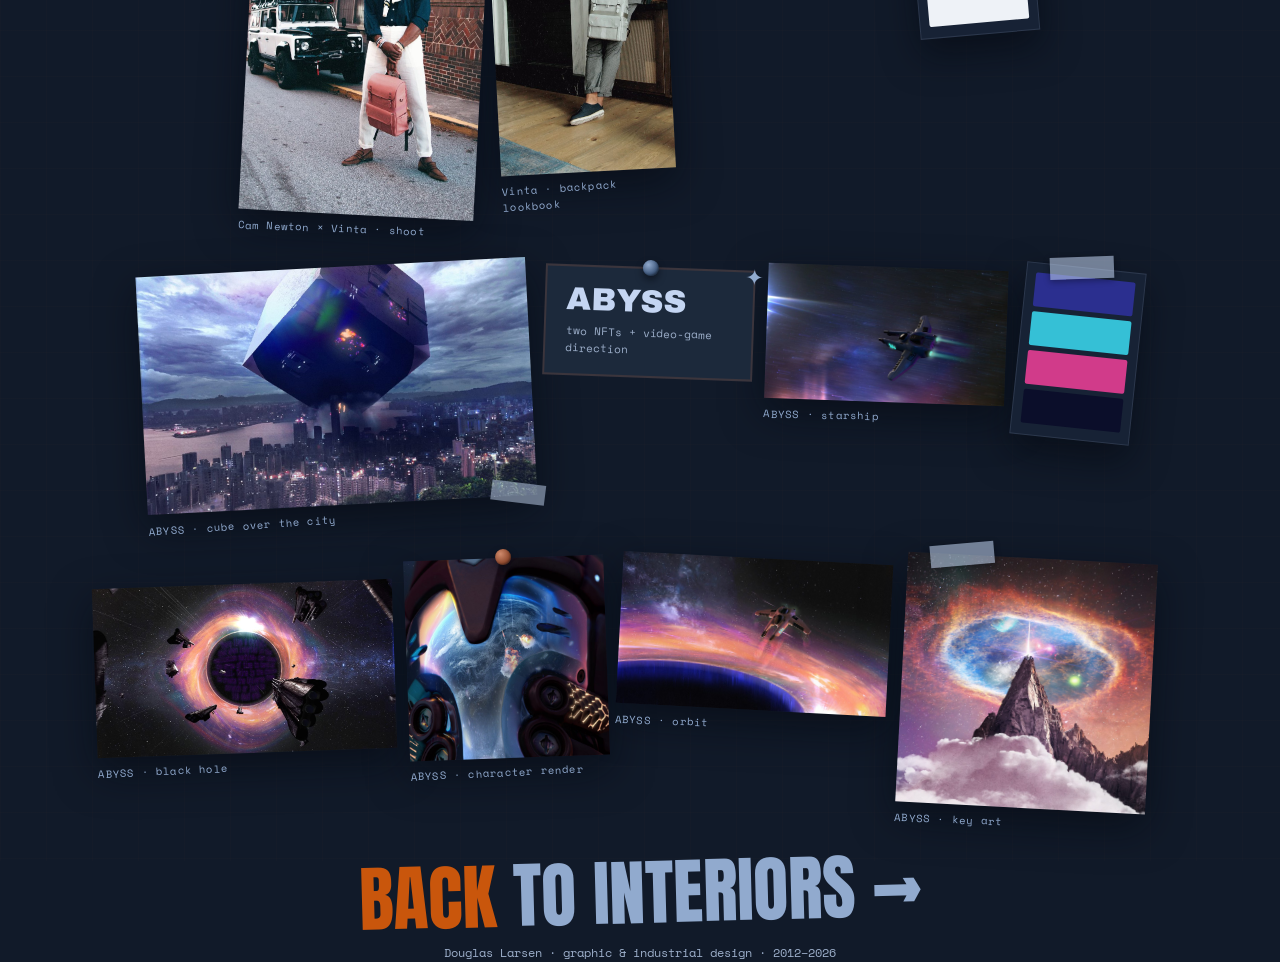
==== commit 74d798f8: "Add files via upload" ====
--- a/additional.html
+++ b/additional.html
@@ -10,14 +10,14 @@
 <link href="https://fonts.googleapis.com/css2?family=Anton&family=Archivo+Black&family=Space+Mono:ital,wght@0,400;0,700;1,400&family=Cormorant:ital,wght@1,500;1,600&display=swap" rel="stylesheet">
 <style>
   :root{
-    --navy:#080b26; --navy2:#0c1030; --panel:#10163f;
-    --orange:#ff7a1a; --yellow:#ffd23f; --white:#f3f2ea; --dim:#9aa0c0;
+    --navy:#111a29; --navy2:#172235; --panel:#1c293b;
+    --orange:#c76b44; --yellow:#91aace; --white:#c4d5f2; --dim:#9caec9;
     --mono:'Space Mono',monospace; --black:'Archivo Black',sans-serif; --anton:'Anton',sans-serif;
   }
   *{margin:0;padding:0;box-sizing:border-box}
   html{scroll-behavior:smooth}
   body{background:var(--navy);color:var(--white);font-family:var(--mono);line-height:1.5;overflow-x:hidden;
-    background-image:radial-gradient(1000px 700px at 80% -5%,rgba(255,122,26,.10),transparent 60%),radial-gradient(900px 700px at -5% 40%,rgba(255,210,63,.06),transparent 60%)}
+    background-image:radial-gradient(1000px 700px at 80% -5%,rgba(196,213,242,.10),transparent 60%),radial-gradient(900px 700px at -5% 40%,rgba(196,213,242,.06),transparent 60%)}
   a{color:inherit;text-decoration:none}
   img{display:block;max-width:100%}
   .grain{position:fixed;inset:0;pointer-events:none;z-index:80;opacity:.05;mix-blend-mode:overlay;
@@ -25,8 +25,8 @@
   .wrap{max-width:1200px;margin:0 auto;padding:0 26px}
 
   nav{display:flex;justify-content:space-between;align-items:center;padding:18px 26px;position:sticky;top:0;z-index:60;
-    background:linear-gradient(var(--navy),rgba(8,11,38,.4));backdrop-filter:blur(3px)}
-  .back{font-family:var(--mono);font-size:12px;color:var(--yellow);border:1px solid rgba(255,210,63,.4);padding:8px 14px;border-radius:2px;transform:rotate(-1deg)}
+    background:linear-gradient(var(--navy),rgba(17,26,41,.92));backdrop-filter:blur(3px)}
+  .back{font-family:var(--mono);font-size:12px;color:var(--yellow);border:1px solid rgba(196,213,242,.4);padding:8px 14px;border-radius:2px;transform:rotate(-1deg)}
   .back:hover{background:var(--yellow);color:var(--navy)}
   .tag{font-family:var(--mono);font-size:11px;color:var(--dim);letter-spacing:.1em}
 
@@ -39,7 +39,7 @@
   .hero h1 .tilt{display:inline-block;transform:rotate(-3deg)}
   .note{font-family:var(--mono);max-width:540px;margin-top:26px;color:var(--white);font-size:14px;border-left:3px solid var(--orange);padding-left:16px;transform:rotate(.4deg)}
   .note b{color:var(--yellow)}
-  .ghostword{position:absolute;font-family:var(--anton);text-transform:uppercase;color:transparent;-webkit-text-stroke:1px rgba(255,210,63,.10);z-index:0;pointer-events:none;line-height:.8}
+  .ghostword{position:absolute;font-family:var(--anton);text-transform:uppercase;color:transparent;-webkit-text-stroke:1px rgba(196,213,242,.10);z-index:0;pointer-events:none;line-height:.8}
 
   /* category */
   .cat{padding:64px 0 20px;position:relative}
@@ -56,27 +56,27 @@
   .bit:hover{z-index:20}
   .bit.ov{margin-left:-34px;margin-top:26px}
   @media(max-width:720px){.bit.ov{margin-left:0;margin-top:0}}
-  .bit img{width:100%;height:auto;box-shadow:0 14px 40px rgba(0,0,0,.5);background:#0c1030}
+  .bit img{width:100%;height:auto;box-shadow:0 14px 40px rgba(4,8,15,.55);background:var(--navy2)}
   .bit .cap{font-family:var(--mono);font-size:10.5px;color:var(--yellow);margin-top:7px;letter-spacing:.02em;transform:rotate(-.8deg)}
   .bit.frame img{border:5px solid var(--white)}
-  .bit.tape::before{content:"";position:absolute;top:-11px;left:22px;width:64px;height:22px;background:rgba(255,210,63,.55);transform:rotate(-8deg);z-index:3;box-shadow:0 2px 6px rgba(0,0,0,.3)}
-  .bit.tape2::after{content:"";position:absolute;bottom:16px;right:-8px;width:54px;height:20px;background:rgba(255,122,26,.5);transform:rotate(10deg);z-index:3}
+  .bit.tape::before{content:"";position:absolute;top:-11px;left:22px;width:64px;height:22px;background:rgba(196,213,242,.55);transform:rotate(-8deg);z-index:3;box-shadow:0 2px 6px rgba(4,8,15,.4)}
+  .bit.tape2::after{content:"";position:absolute;bottom:16px;right:-8px;width:54px;height:20px;background:rgba(196,213,242,.5);transform:rotate(10deg);z-index:3}
   /* text-only project cards */
-  .card{flex:none;padding:18px 20px;border:2px solid rgba(255,255,255,.18);background:var(--panel);position:relative;z-index:4}
+  .card{flex:none;padding:18px 20px;border:2px solid rgba(199,107,68,.18);background:var(--panel);position:relative;z-index:4}
   .card .n{font-family:var(--black);text-transform:uppercase;font-size:clamp(20px,3vw,32px);line-height:.95;color:var(--white)}
   .card .n .hl{color:var(--orange)}
   .card .s{font-family:var(--mono);font-size:11px;color:var(--dim);margin-top:8px}
   .card::before{content:"✦";position:absolute;top:-12px;right:-10px;color:var(--yellow);font-size:22px}
   /* pinboard bits */
   .bit.pin::after,.bit.pin2::after{content:"";position:absolute;top:-9px;left:50%;transform:translateX(-50%);width:16px;height:16px;border-radius:50%;z-index:6;
-    background:radial-gradient(circle at 34% 30%,#ffb36b,#e0560d 62%,#8f3603);box-shadow:0 4px 7px rgba(0,0,0,.55),inset -1px -1px 2px rgba(0,0,0,.35)}
-  .bit.pin2::after{background:radial-gradient(circle at 34% 30%,#ffe9a3,#f0b400 60%,#a97e00)}
-  .swatchcard{background:#f4f1e8;padding:9px 9px 11px;box-shadow:0 16px 36px rgba(0,0,0,.5);border:1px solid rgba(0,0,0,.12)}
+    background:radial-gradient(circle at 34% 30%,#cf8a6c,#8f492e 62%,#46271e);box-shadow:0 4px 7px rgba(4,8,15,.55),inset -1px -1px 2px rgba(4,8,15,.35)}
+  .bit.pin2::after{background:radial-gradient(circle at 34% 30%,#91aace,#415a7e 60%,#1c293b)}
+  .swatchcard{background:var(--navy2);padding:9px 9px 11px;box-shadow:0 16px 36px rgba(4,8,15,.55);border:1px solid rgba(196,213,242,.12)}
   .swatchcard .sw{height:34px;border-radius:2px;margin-bottom:5px;position:relative}
   .swatchcard .sw:last-child{margin-bottom:0}
-  .swatchcard .sw span{position:absolute;left:6px;bottom:3px;font-family:var(--mono);font-size:8px;color:rgba(0,0,0,.62);letter-spacing:.02em}
+  .swatchcard .sw span{position:absolute;left:6px;bottom:3px;font-family:var(--mono);font-size:8px;color:rgba(196,213,242,.62);letter-spacing:.02em}
   .cat::before{content:"";position:absolute;inset:0;pointer-events:none;z-index:0;opacity:.6;
-    background-image:linear-gradient(rgba(255,255,255,.03) 1px,transparent 1px),linear-gradient(90deg,rgba(255,255,255,.03) 1px,transparent 1px);background-size:46px 46px}
+    background-image:linear-gradient(rgba(199,107,68,.03) 1px,transparent 1px),linear-gradient(90deg,rgba(199,107,68,.03) 1px,transparent 1px);background-size:46px 46px}
   .cat .wrap{position:relative;z-index:1}
 
   footer{padding:70px 0 50px;text-align:center;position:relative}
@@ -89,7 +89,8 @@
     .cathead .num{font-size:78px}
   }
 
-  :focus-visible{outline:3px solid #3a30e8;outline-offset:5px}
+  ::selection{background:var(--orange);color:var(--navy)}
+  :focus-visible{outline:3px solid var(--yellow);outline-offset:5px}
   html{scroll-padding-top:100px}
   @media(prefers-reduced-motion:reduce){
     html{scroll-behavior:auto}
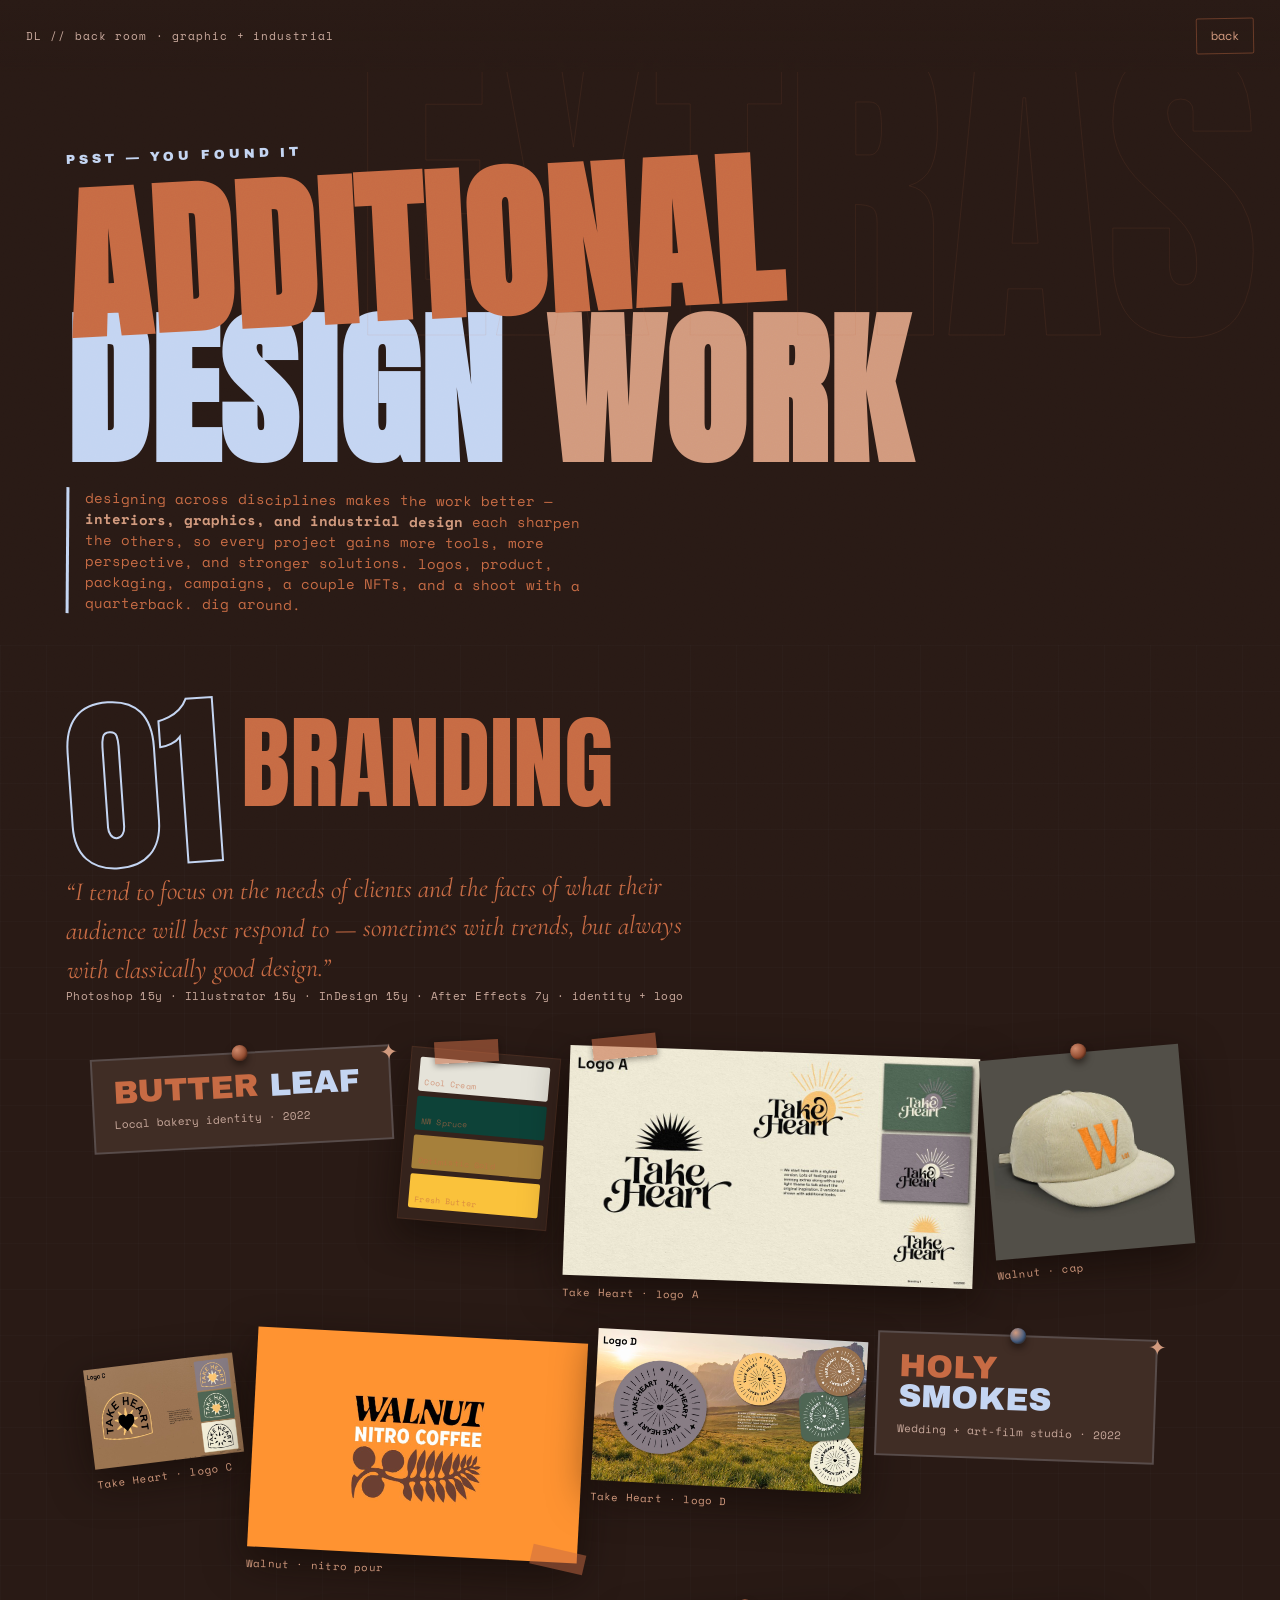
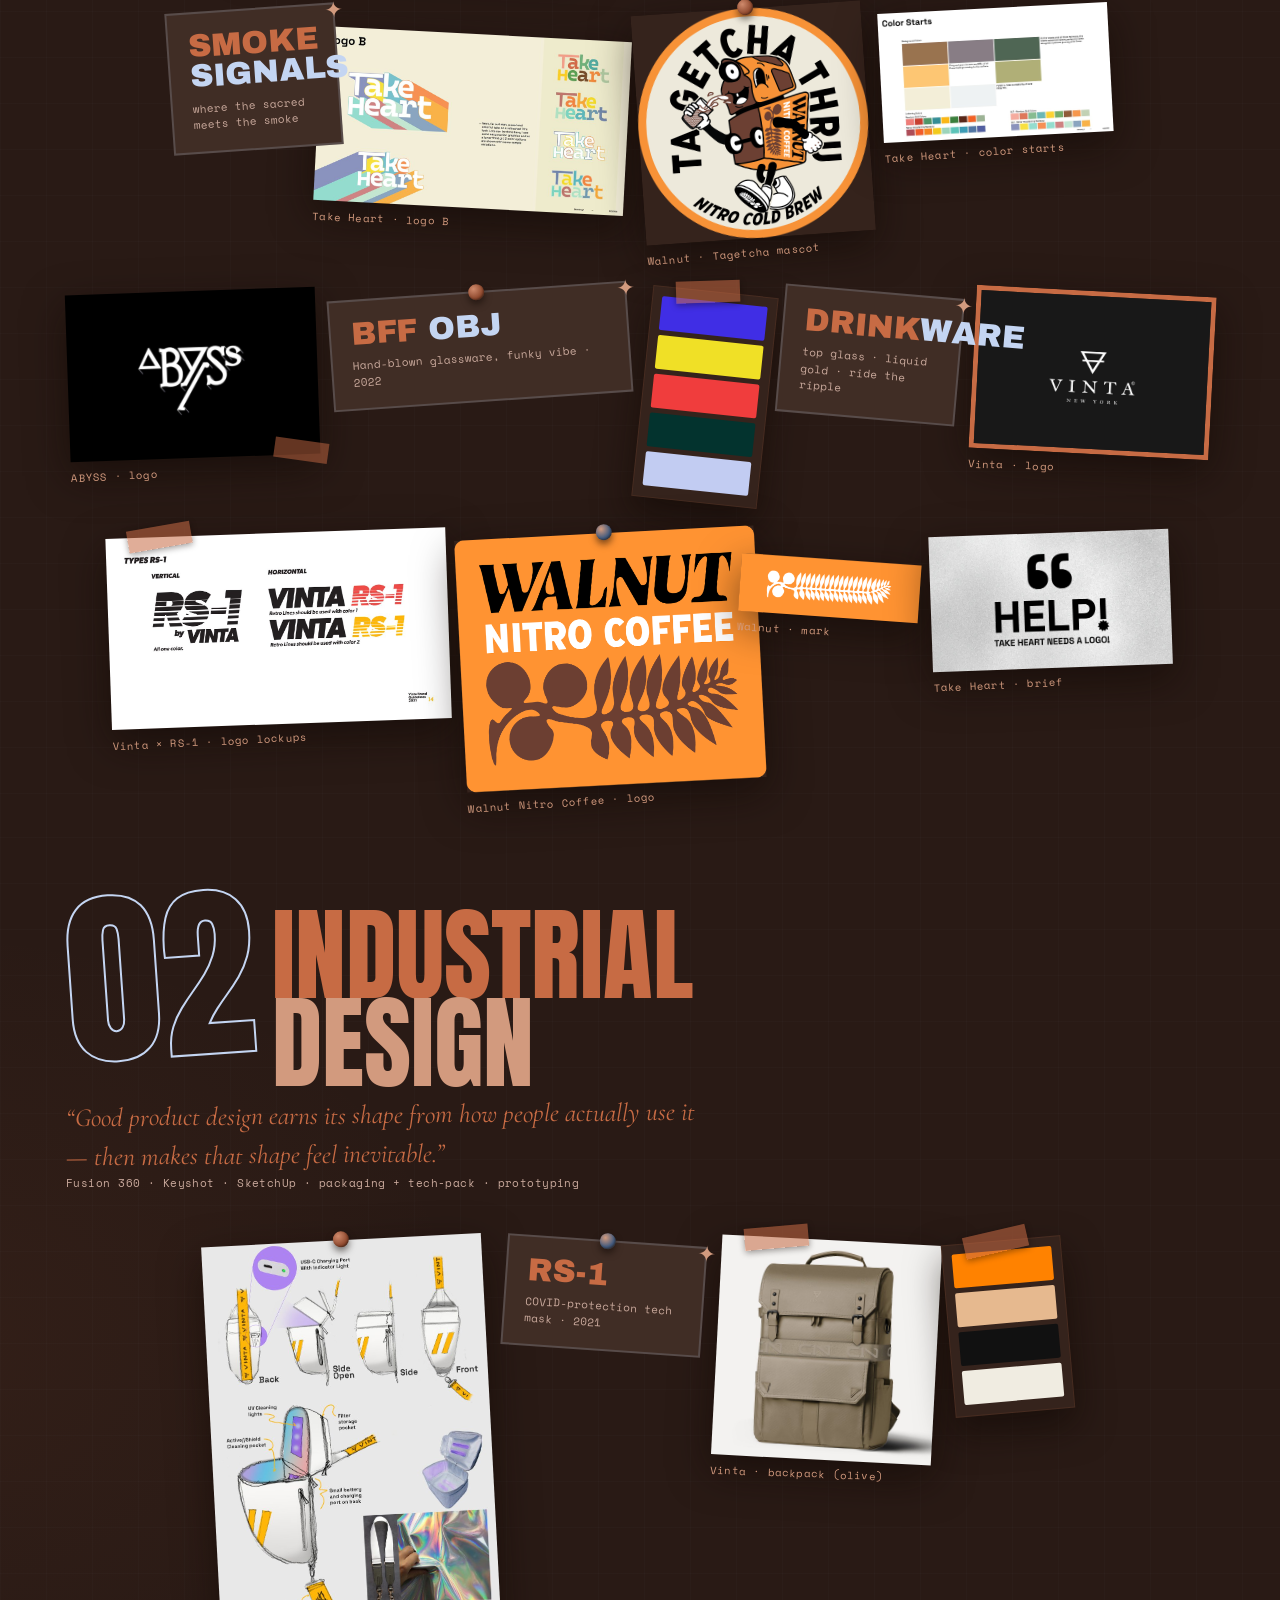
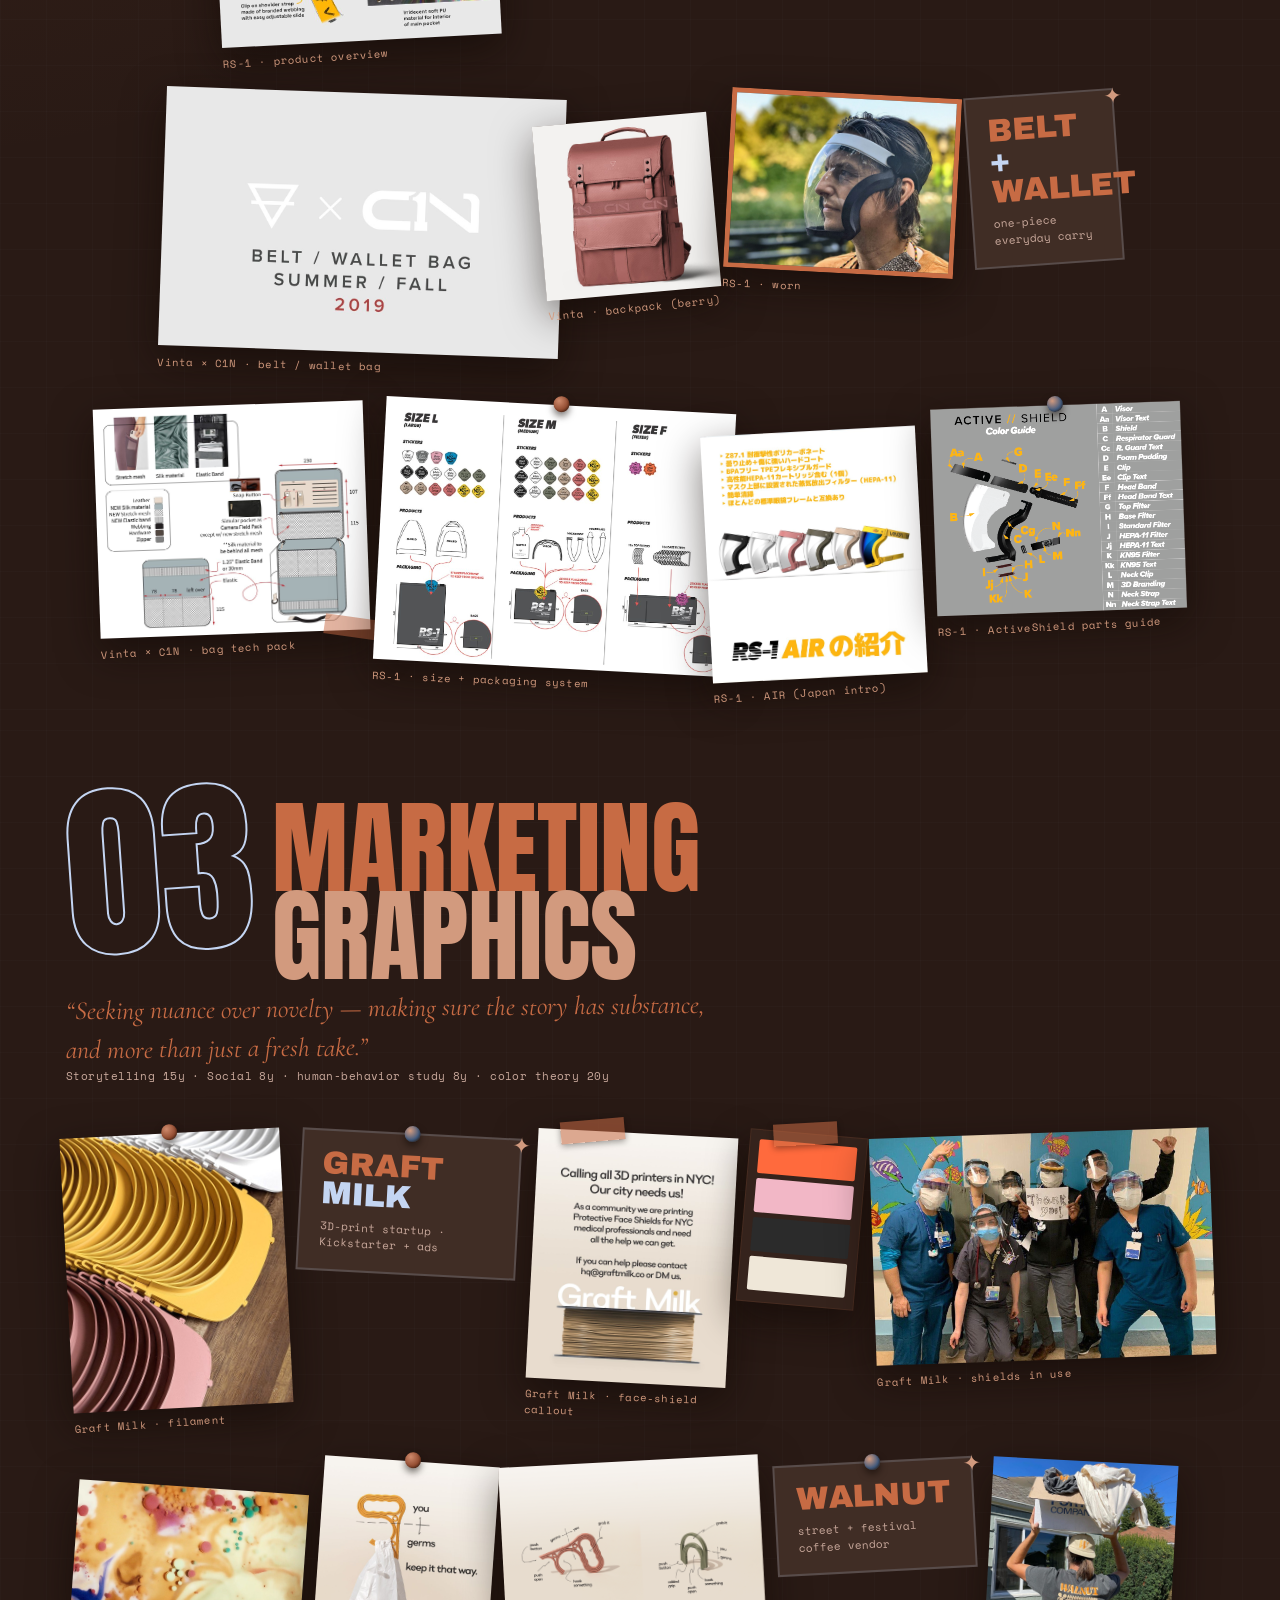
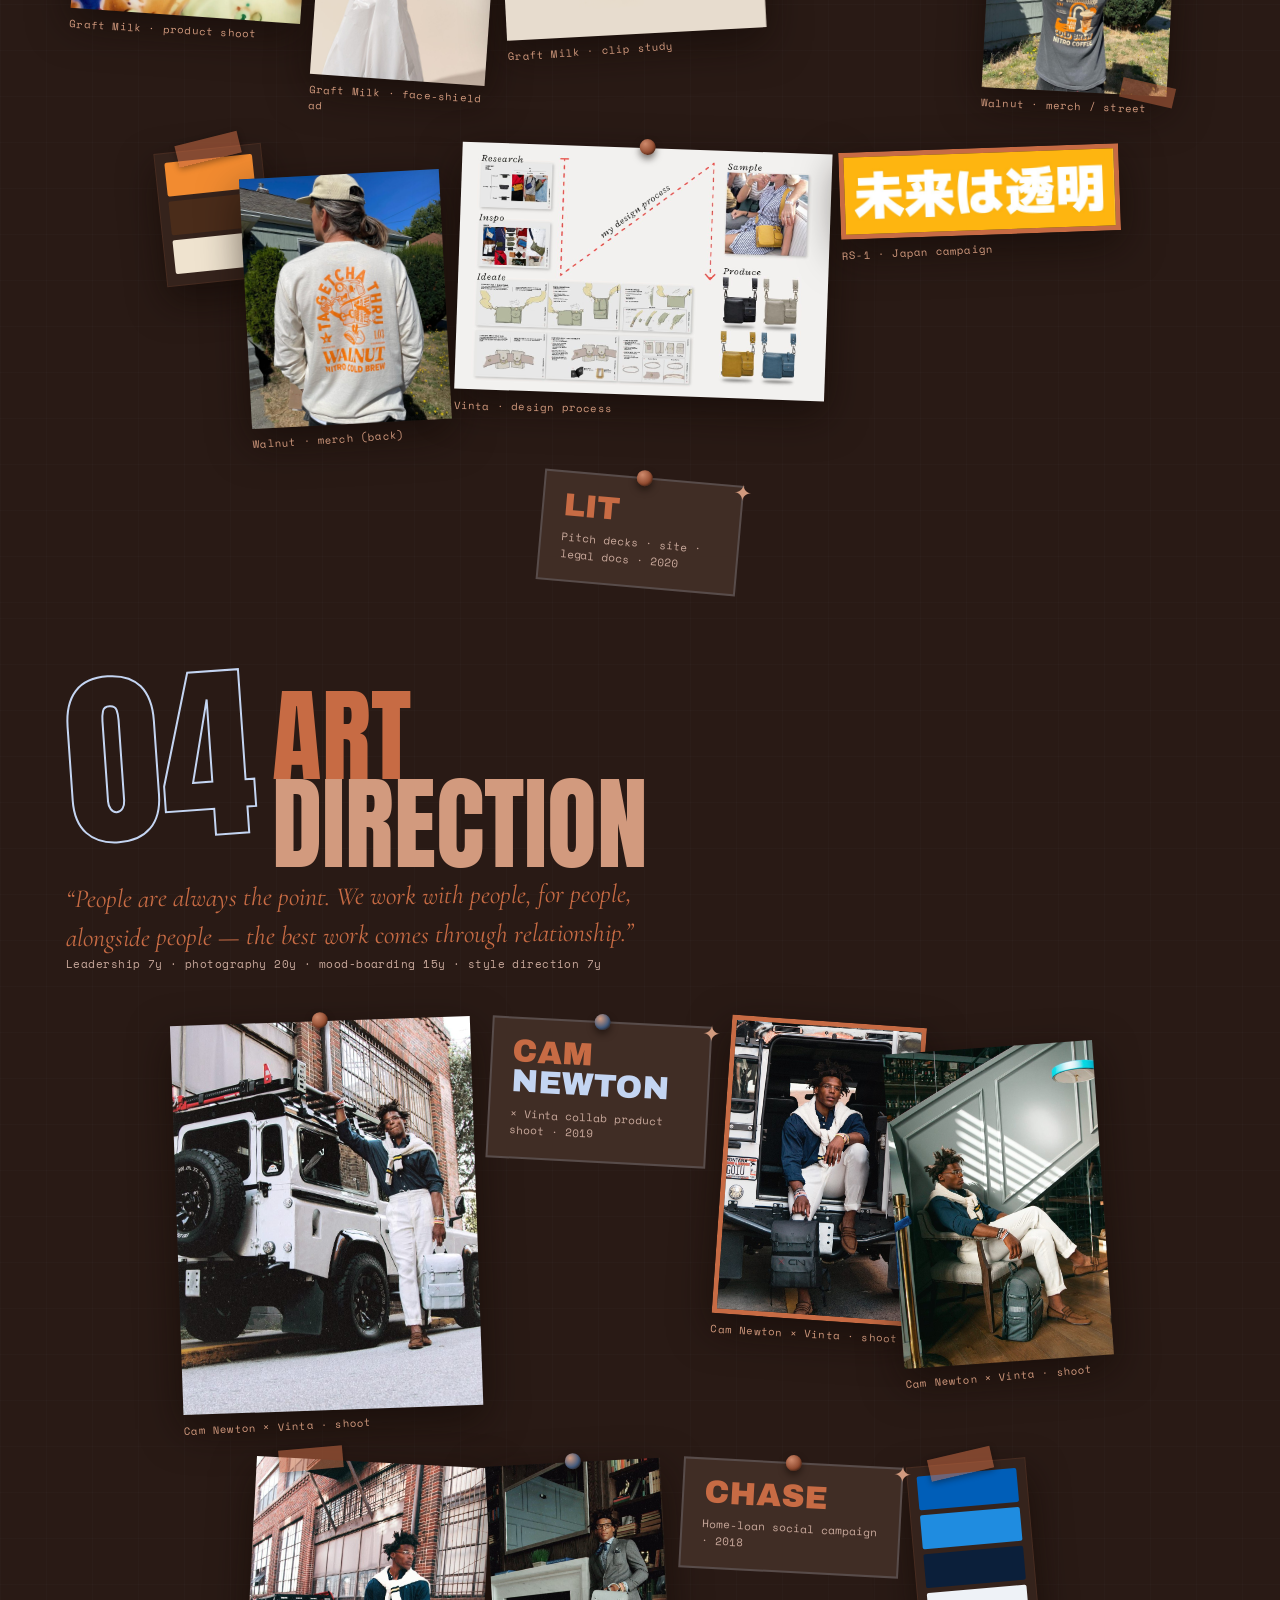
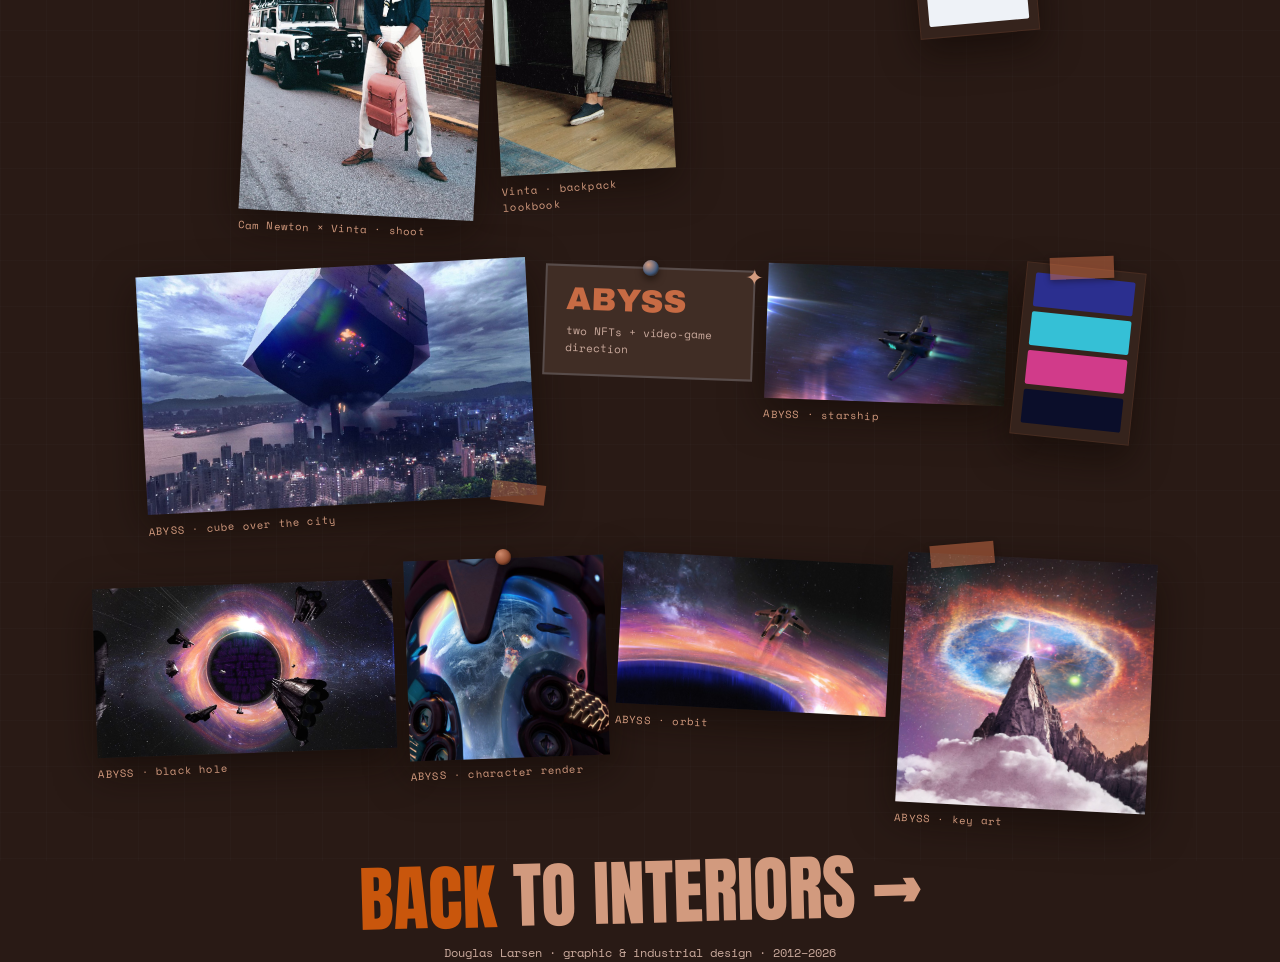
==== commit 50af4f46: "Refresh portfolio palette and integrate furniture process imagery" ====
--- a/additional.html
+++ b/additional.html
@@ -10,14 +10,14 @@
 <link href="https://fonts.googleapis.com/css2?family=Anton&family=Archivo+Black&family=Space+Mono:ital,wght@0,400;0,700;1,400&family=Cormorant:ital,wght@1,500;1,600&display=swap" rel="stylesheet">
 <style>
   :root{
-    --navy:#111a29; --navy2:#172235; --panel:#1c293b;
-    --orange:#c76b44; --yellow:#91aace; --white:#c4d5f2; --dim:#9caec9;
+    --navy:#291a15; --navy2:#35231c; --panel:#402d25;
+    --orange:#c4d5f2; --yellow:#d29a7e; --white:#c76b44; --dim:#c9a99c;
     --mono:'Space Mono',monospace; --black:'Archivo Black',sans-serif; --anton:'Anton',sans-serif;
   }
   *{margin:0;padding:0;box-sizing:border-box}
   html{scroll-behavior:smooth}
   body{background:var(--navy);color:var(--white);font-family:var(--mono);line-height:1.5;overflow-x:hidden;
-    background-image:radial-gradient(1000px 700px at 80% -5%,rgba(196,213,242,.10),transparent 60%),radial-gradient(900px 700px at -5% 40%,rgba(196,213,242,.06),transparent 60%)}
+    background-image:radial-gradient(1000px 700px at 80% -5%,rgba(199,107,68,.10),transparent 60%),radial-gradient(900px 700px at -5% 40%,rgba(199,107,68,.06),transparent 60%)}
   a{color:inherit;text-decoration:none}
   img{display:block;max-width:100%}
   .grain{position:fixed;inset:0;pointer-events:none;z-index:80;opacity:.05;mix-blend-mode:overlay;
@@ -25,8 +25,8 @@
   .wrap{max-width:1200px;margin:0 auto;padding:0 26px}
 
   nav{display:flex;justify-content:space-between;align-items:center;padding:18px 26px;position:sticky;top:0;z-index:60;
-    background:linear-gradient(var(--navy),rgba(17,26,41,.92));backdrop-filter:blur(3px)}
-  .back{font-family:var(--mono);font-size:12px;color:var(--yellow);border:1px solid rgba(196,213,242,.4);padding:8px 14px;border-radius:2px;transform:rotate(-1deg)}
+    background:linear-gradient(var(--navy),rgba(41,26,21,.92));backdrop-filter:blur(3px)}
+  .back{font-family:var(--mono);font-size:12px;color:var(--yellow);border:1px solid rgba(199,107,68,.4);padding:8px 14px;border-radius:2px;transform:rotate(-1deg)}
   .back:hover{background:var(--yellow);color:var(--navy)}
   .tag{font-family:var(--mono);font-size:11px;color:var(--dim);letter-spacing:.1em}
 
@@ -39,7 +39,7 @@
   .hero h1 .tilt{display:inline-block;transform:rotate(-3deg)}
   .note{font-family:var(--mono);max-width:540px;margin-top:26px;color:var(--white);font-size:14px;border-left:3px solid var(--orange);padding-left:16px;transform:rotate(.4deg)}
   .note b{color:var(--yellow)}
-  .ghostword{position:absolute;font-family:var(--anton);text-transform:uppercase;color:transparent;-webkit-text-stroke:1px rgba(196,213,242,.10);z-index:0;pointer-events:none;line-height:.8}
+  .ghostword{position:absolute;font-family:var(--anton);text-transform:uppercase;color:transparent;-webkit-text-stroke:1px rgba(199,107,68,.10);z-index:0;pointer-events:none;line-height:.8}
 
   /* category */
   .cat{padding:64px 0 20px;position:relative}
@@ -56,27 +56,27 @@
   .bit:hover{z-index:20}
   .bit.ov{margin-left:-34px;margin-top:26px}
   @media(max-width:720px){.bit.ov{margin-left:0;margin-top:0}}
-  .bit img{width:100%;height:auto;box-shadow:0 14px 40px rgba(4,8,15,.55);background:var(--navy2)}
+  .bit img{width:100%;height:auto;box-shadow:0 14px 40px rgba(15,8,4,.55);background:var(--navy2)}
   .bit .cap{font-family:var(--mono);font-size:10.5px;color:var(--yellow);margin-top:7px;letter-spacing:.02em;transform:rotate(-.8deg)}
   .bit.frame img{border:5px solid var(--white)}
-  .bit.tape::before{content:"";position:absolute;top:-11px;left:22px;width:64px;height:22px;background:rgba(196,213,242,.55);transform:rotate(-8deg);z-index:3;box-shadow:0 2px 6px rgba(4,8,15,.4)}
-  .bit.tape2::after{content:"";position:absolute;bottom:16px;right:-8px;width:54px;height:20px;background:rgba(196,213,242,.5);transform:rotate(10deg);z-index:3}
+  .bit.tape::before{content:"";position:absolute;top:-11px;left:22px;width:64px;height:22px;background:rgba(199,107,68,.55);transform:rotate(-8deg);z-index:3;box-shadow:0 2px 6px rgba(15,8,4,.4)}
+  .bit.tape2::after{content:"";position:absolute;bottom:16px;right:-8px;width:54px;height:20px;background:rgba(199,107,68,.5);transform:rotate(10deg);z-index:3}
   /* text-only project cards */
-  .card{flex:none;padding:18px 20px;border:2px solid rgba(199,107,68,.18);background:var(--panel);position:relative;z-index:4}
+  .card{flex:none;padding:18px 20px;border:2px solid rgba(196,213,242,.18);background:var(--panel);position:relative;z-index:4}
   .card .n{font-family:var(--black);text-transform:uppercase;font-size:clamp(20px,3vw,32px);line-height:.95;color:var(--white)}
   .card .n .hl{color:var(--orange)}
   .card .s{font-family:var(--mono);font-size:11px;color:var(--dim);margin-top:8px}
   .card::before{content:"✦";position:absolute;top:-12px;right:-10px;color:var(--yellow);font-size:22px}
   /* pinboard bits */
   .bit.pin::after,.bit.pin2::after{content:"";position:absolute;top:-9px;left:50%;transform:translateX(-50%);width:16px;height:16px;border-radius:50%;z-index:6;
-    background:radial-gradient(circle at 34% 30%,#cf8a6c,#8f492e 62%,#46271e);box-shadow:0 4px 7px rgba(4,8,15,.55),inset -1px -1px 2px rgba(4,8,15,.35)}
-  .bit.pin2::after{background:radial-gradient(circle at 34% 30%,#91aace,#415a7e 60%,#1c293b)}
-  .swatchcard{background:var(--navy2);padding:9px 9px 11px;box-shadow:0 16px 36px rgba(4,8,15,.55);border:1px solid rgba(196,213,242,.12)}
+    background:radial-gradient(circle at 34% 30%,#cf8a6c,#8f492e 62%,#46271e);box-shadow:0 4px 7px rgba(15,8,4,.55),inset -1px -1px 2px rgba(15,8,4,.35)}
+  .bit.pin2::after{background:radial-gradient(circle at 34% 30%,#d29a7e,#415a7e 60%,#402d25)}
+  .swatchcard{background:var(--navy2);padding:9px 9px 11px;box-shadow:0 16px 36px rgba(15,8,4,.55);border:1px solid rgba(199,107,68,.12)}
   .swatchcard .sw{height:34px;border-radius:2px;margin-bottom:5px;position:relative}
   .swatchcard .sw:last-child{margin-bottom:0}
-  .swatchcard .sw span{position:absolute;left:6px;bottom:3px;font-family:var(--mono);font-size:8px;color:rgba(196,213,242,.62);letter-spacing:.02em}
+  .swatchcard .sw span{position:absolute;left:6px;bottom:3px;font-family:var(--mono);font-size:8px;color:rgba(199,107,68,.62);letter-spacing:.02em}
   .cat::before{content:"";position:absolute;inset:0;pointer-events:none;z-index:0;opacity:.6;
-    background-image:linear-gradient(rgba(199,107,68,.03) 1px,transparent 1px),linear-gradient(90deg,rgba(199,107,68,.03) 1px,transparent 1px);background-size:46px 46px}
+    background-image:linear-gradient(rgba(196,213,242,.03) 1px,transparent 1px),linear-gradient(90deg,rgba(196,213,242,.03) 1px,transparent 1px);background-size:46px 46px}
   .cat .wrap{position:relative;z-index:1}
 
   footer{padding:70px 0 50px;text-align:center;position:relative}
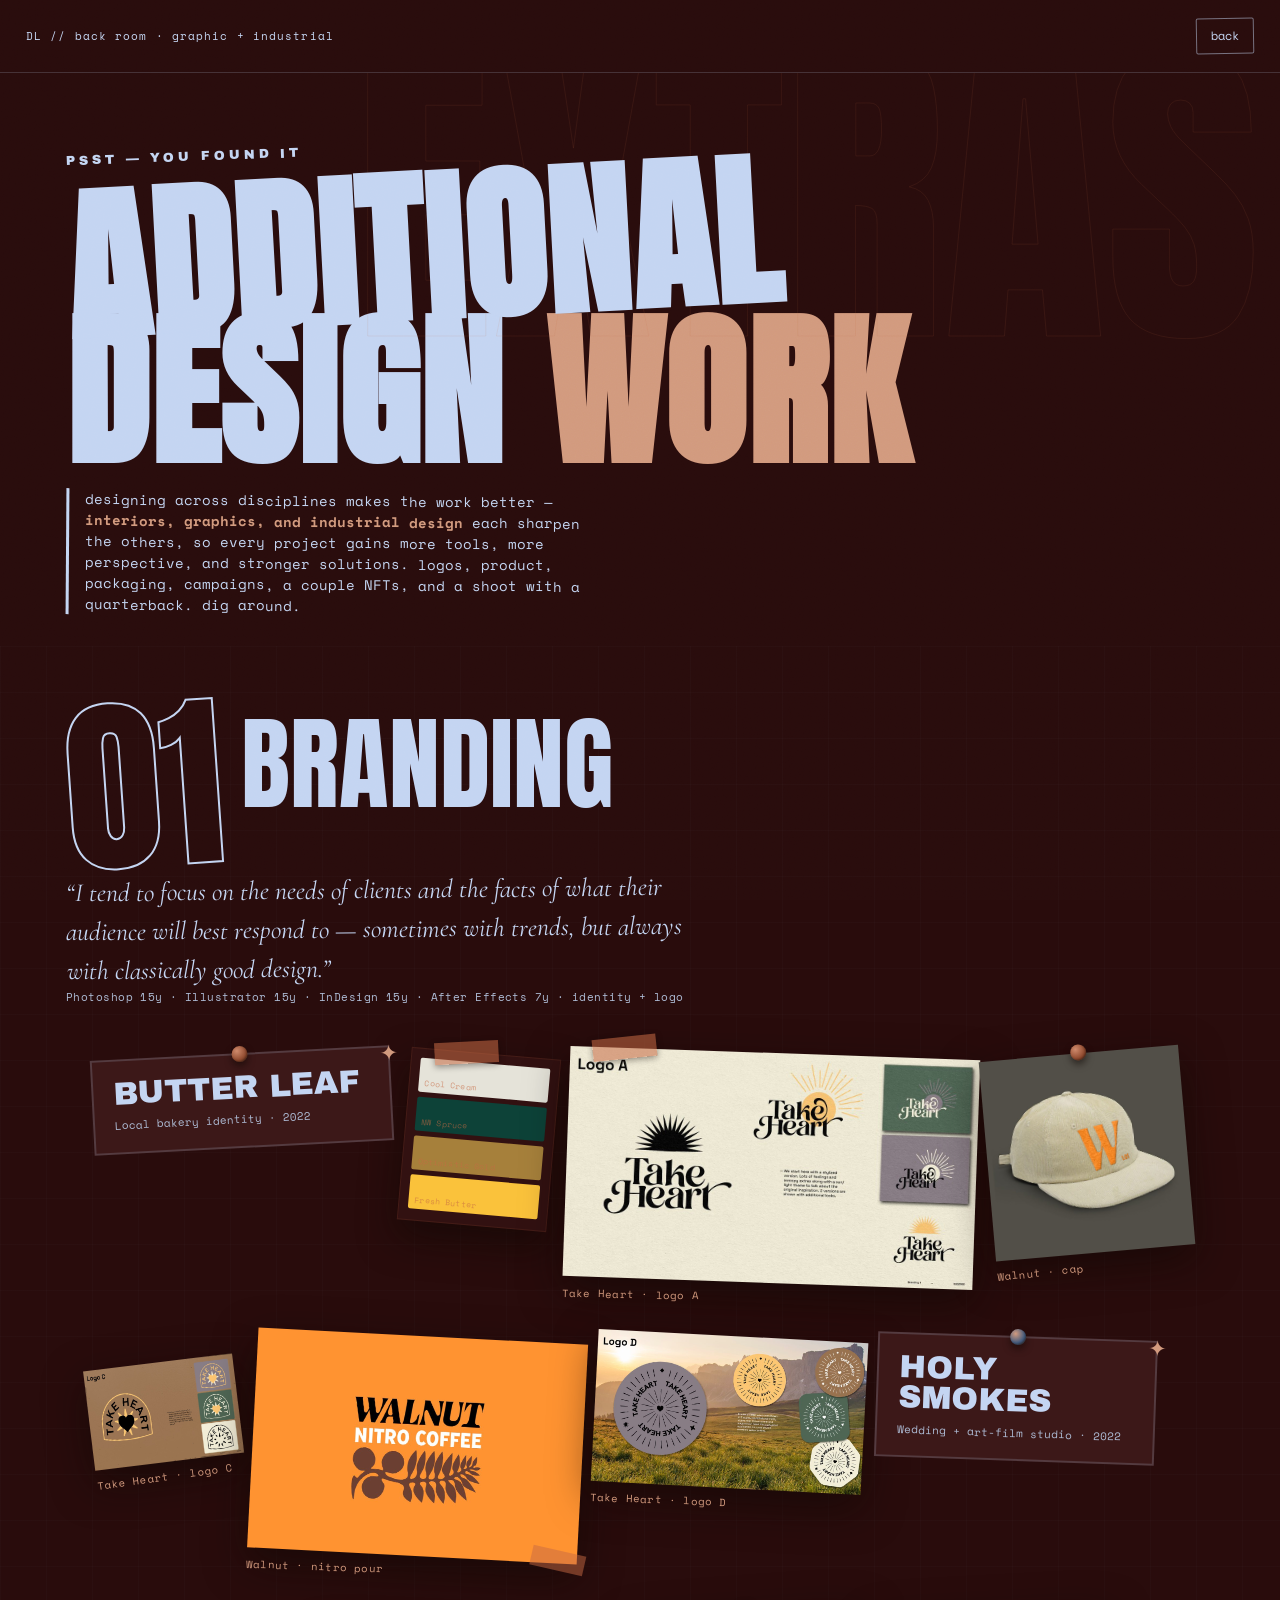
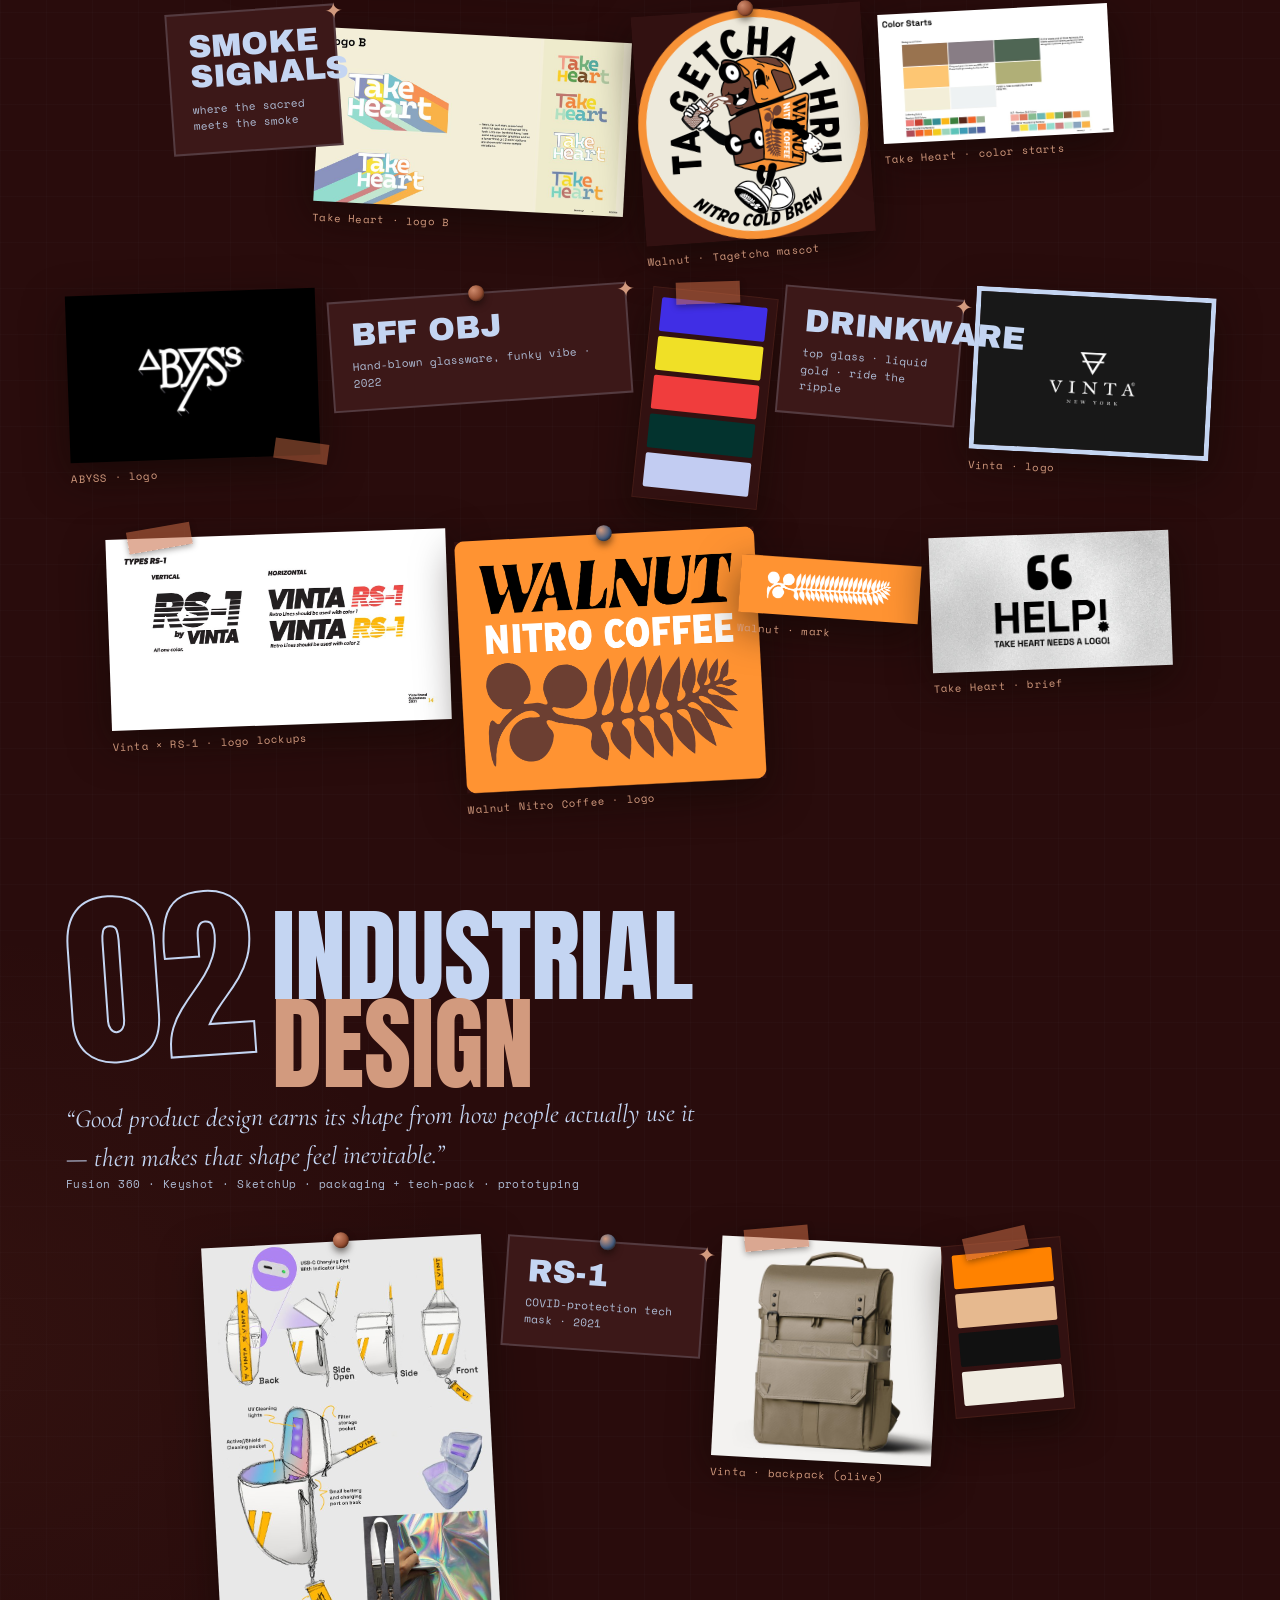
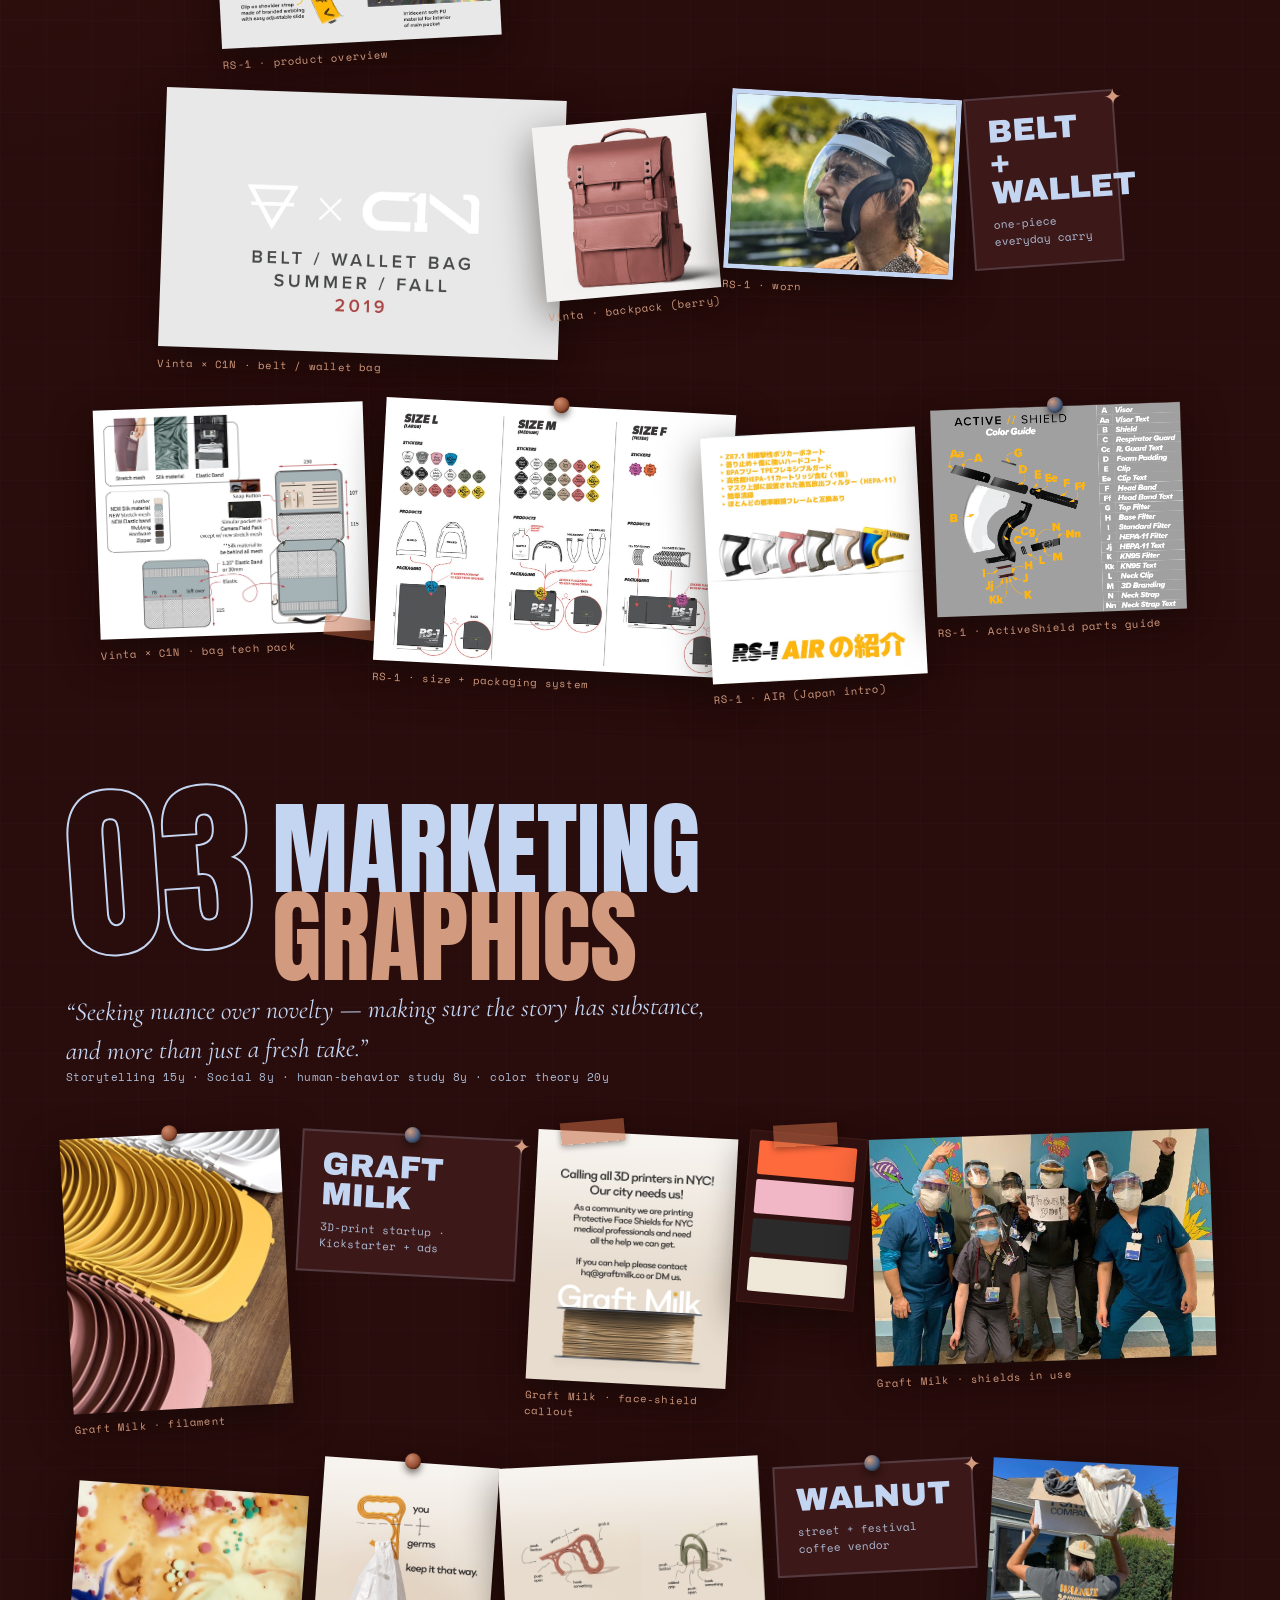
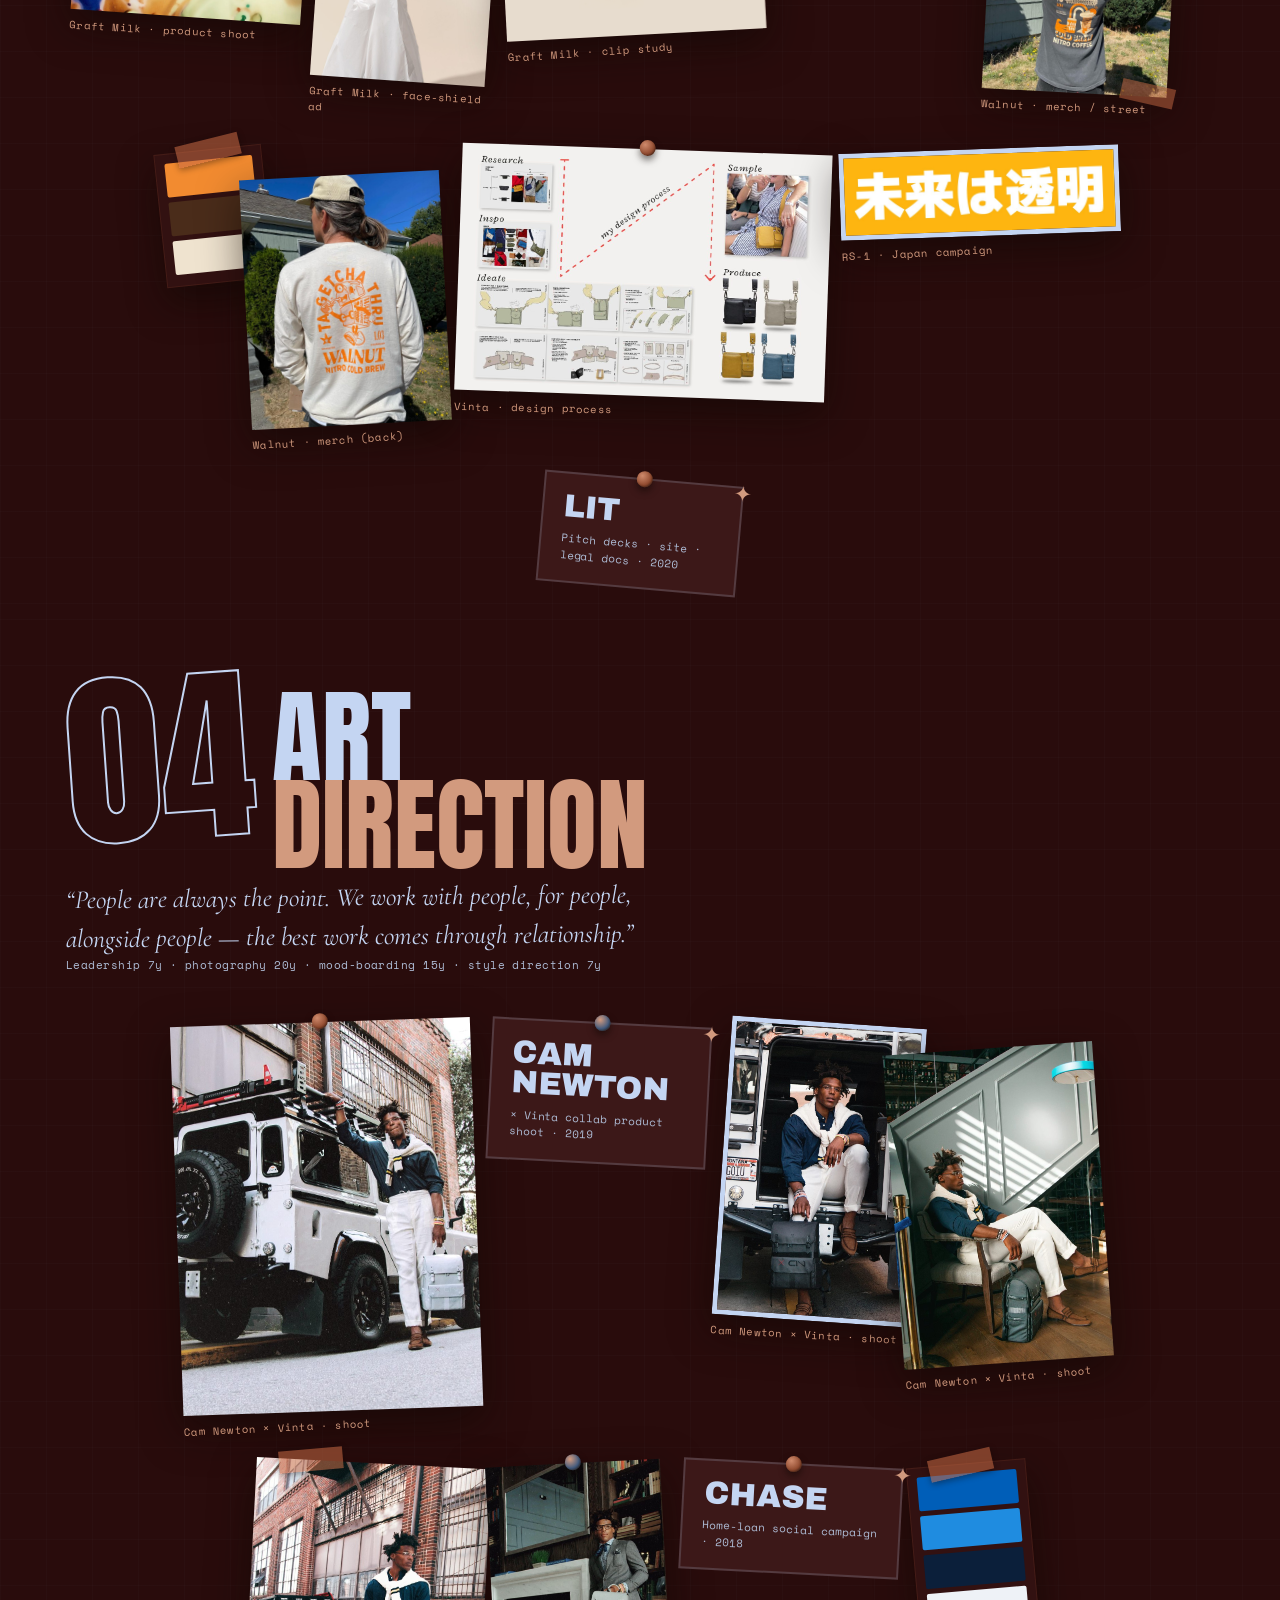
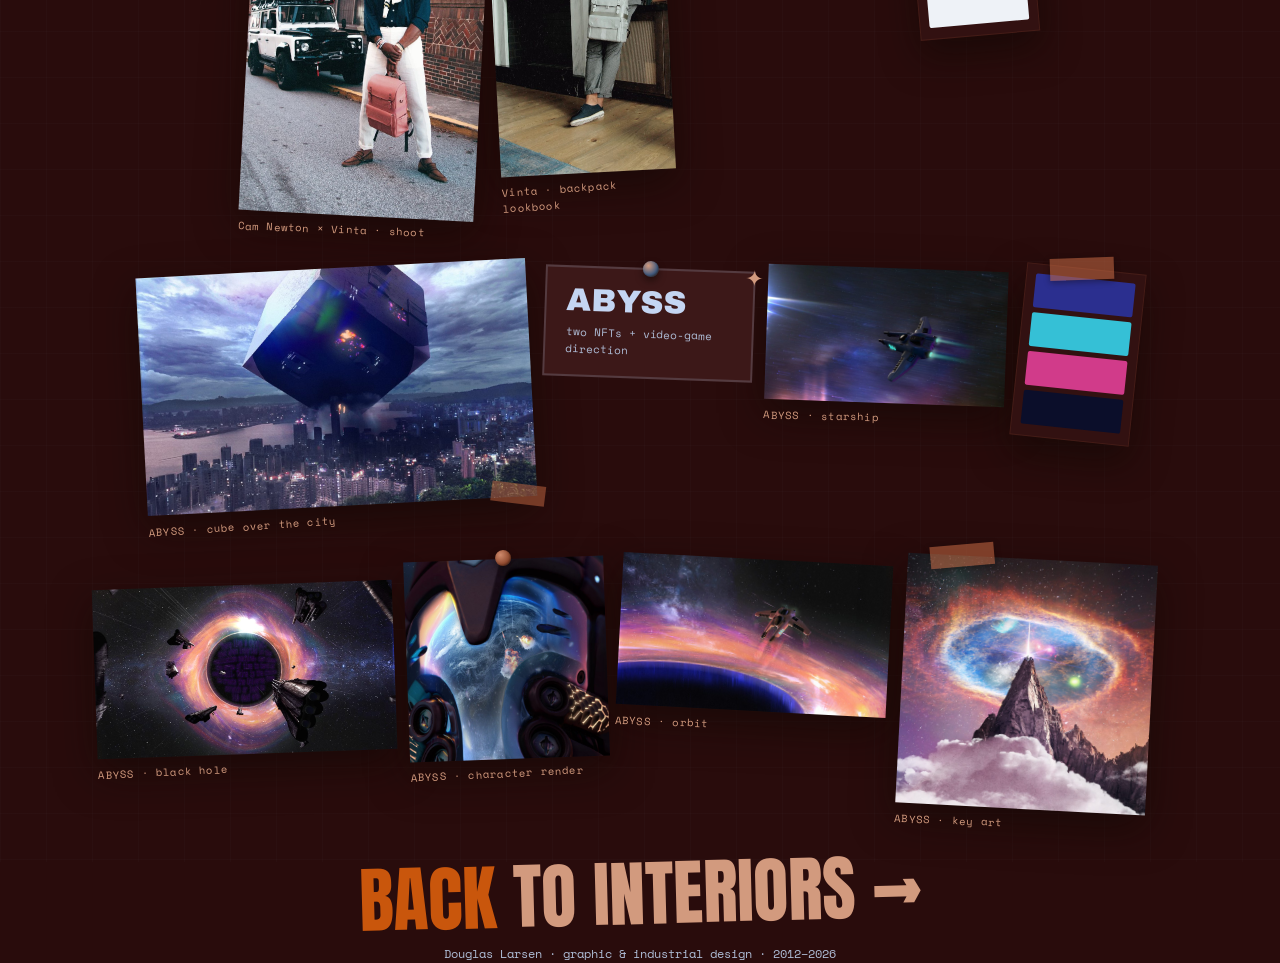
==== commit 58aa517d: "Add burgundy navigation, additional-work background, and games footer" ====
--- a/additional.html
+++ b/additional.html
@@ -10,8 +10,8 @@
 <link href="https://fonts.googleapis.com/css2?family=Anton&family=Archivo+Black&family=Space+Mono:ital,wght@0,400;0,700;1,400&family=Cormorant:ital,wght@1,500;1,600&display=swap" rel="stylesheet">
 <style>
   :root{
-    --navy:#291a15; --navy2:#35231c; --panel:#402d25;
-    --orange:#c4d5f2; --yellow:#d29a7e; --white:#c76b44; --dim:#c9a99c;
+    --navy:#290c0c; --navy2:#321111; --panel:#3c1818;
+    --orange:#c4d5f2; --yellow:#d29a7e; --white:#c4d5f2; --dim:#aebcd5;
     --mono:'Space Mono',monospace; --black:'Archivo Black',sans-serif; --anton:'Anton',sans-serif;
   }
   *{margin:0;padding:0;box-sizing:border-box}
@@ -102,6 +102,7 @@
   @media(max-width:480px){.hero h1{font-size:clamp(38px,11vw,52px)}}
   @media(max-width:480px){.ghostword{display:none}}
 </style>
+<link rel="stylesheet" href="site-theme.css">
 <script src="site-storage.js"></script>
 </head>
 <body>
--- a/site-theme.css
+++ b/site-theme.css
@@ -0,0 +1,19 @@
+/* Shared navigation palette. */
+:root{--wine:#290c0c;--nav-text:#c4d5f2}
+nav:not(.rail),.top{background:var(--wine);color:var(--nav-text);border-bottom:1px solid rgba(196,213,242,.18)}
+nav:not(.rail) .brand,nav:not(.rail) .brand b,.top .brand,.top .brand b,nav:not(.rail) .tag{color:var(--nav-text)}
+nav:not(.rail) .nav-links a,nav:not(.rail) .menu-btn,nav:not(.rail) .back,.top .back{color:var(--nav-text)}
+nav:not(.rail) .back,.top .back{border-color:rgba(196,213,242,.5)}
+nav:not(.rail) .back:hover,.top .back:hover{background:var(--nav-text);border-color:var(--nav-text);color:var(--wine)}
+nav:not(.rail) .nav-links a:hover{color:var(--nav-text);text-decoration:underline;text-underline-offset:6px}
+nav:not(.rail) :focus-visible,.top :focus-visible{outline-color:var(--nav-text)}
+@media(max-width:860px){nav:not(.rail) .nav-links{background:var(--wine)}}
+/* The games strip and footer form one dark base to the homepage. */
+.contact::after{background-image:url("wave-bottom-wine.svg")}
+.fun{padding:40px 0 30px;background:var(--wine);color:var(--nav-text)}
+.fun .fun-label,.fun .fun-names a{color:var(--nav-text)}
+.fun .fun-names a:hover{color:var(--nav-text);text-decoration:underline;text-underline-offset:4px}
+.fun .dot{border-color:rgba(196,213,242,.65)}
+.fun :focus-visible{outline-color:var(--nav-text)}
+.fun + footer.wrap{max-width:none;background:var(--wine);color:var(--nav-text);border-top:1px solid rgba(196,213,242,.18);padding:26px max(40px,calc((100% - 1200px)/2))}
+@media(max-width:860px){.fun + footer.wrap{padding:26px 24px}}
